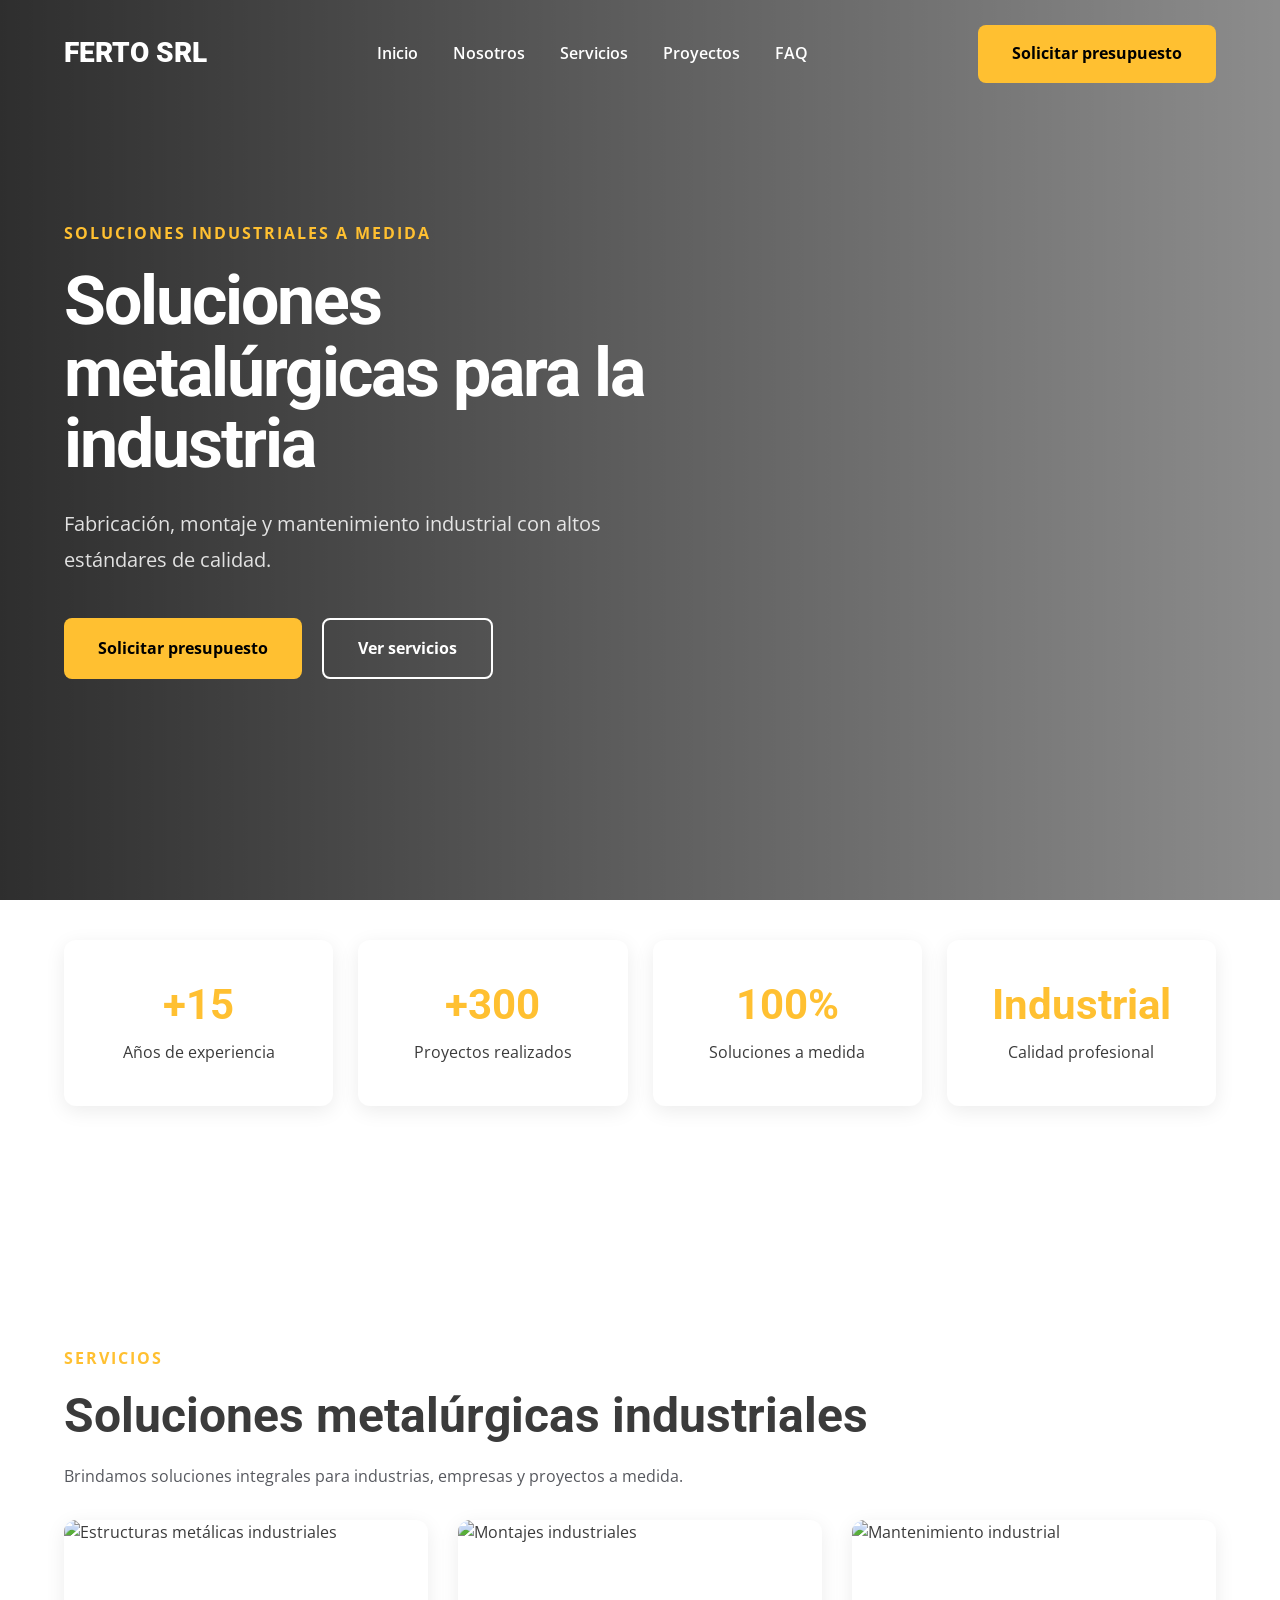
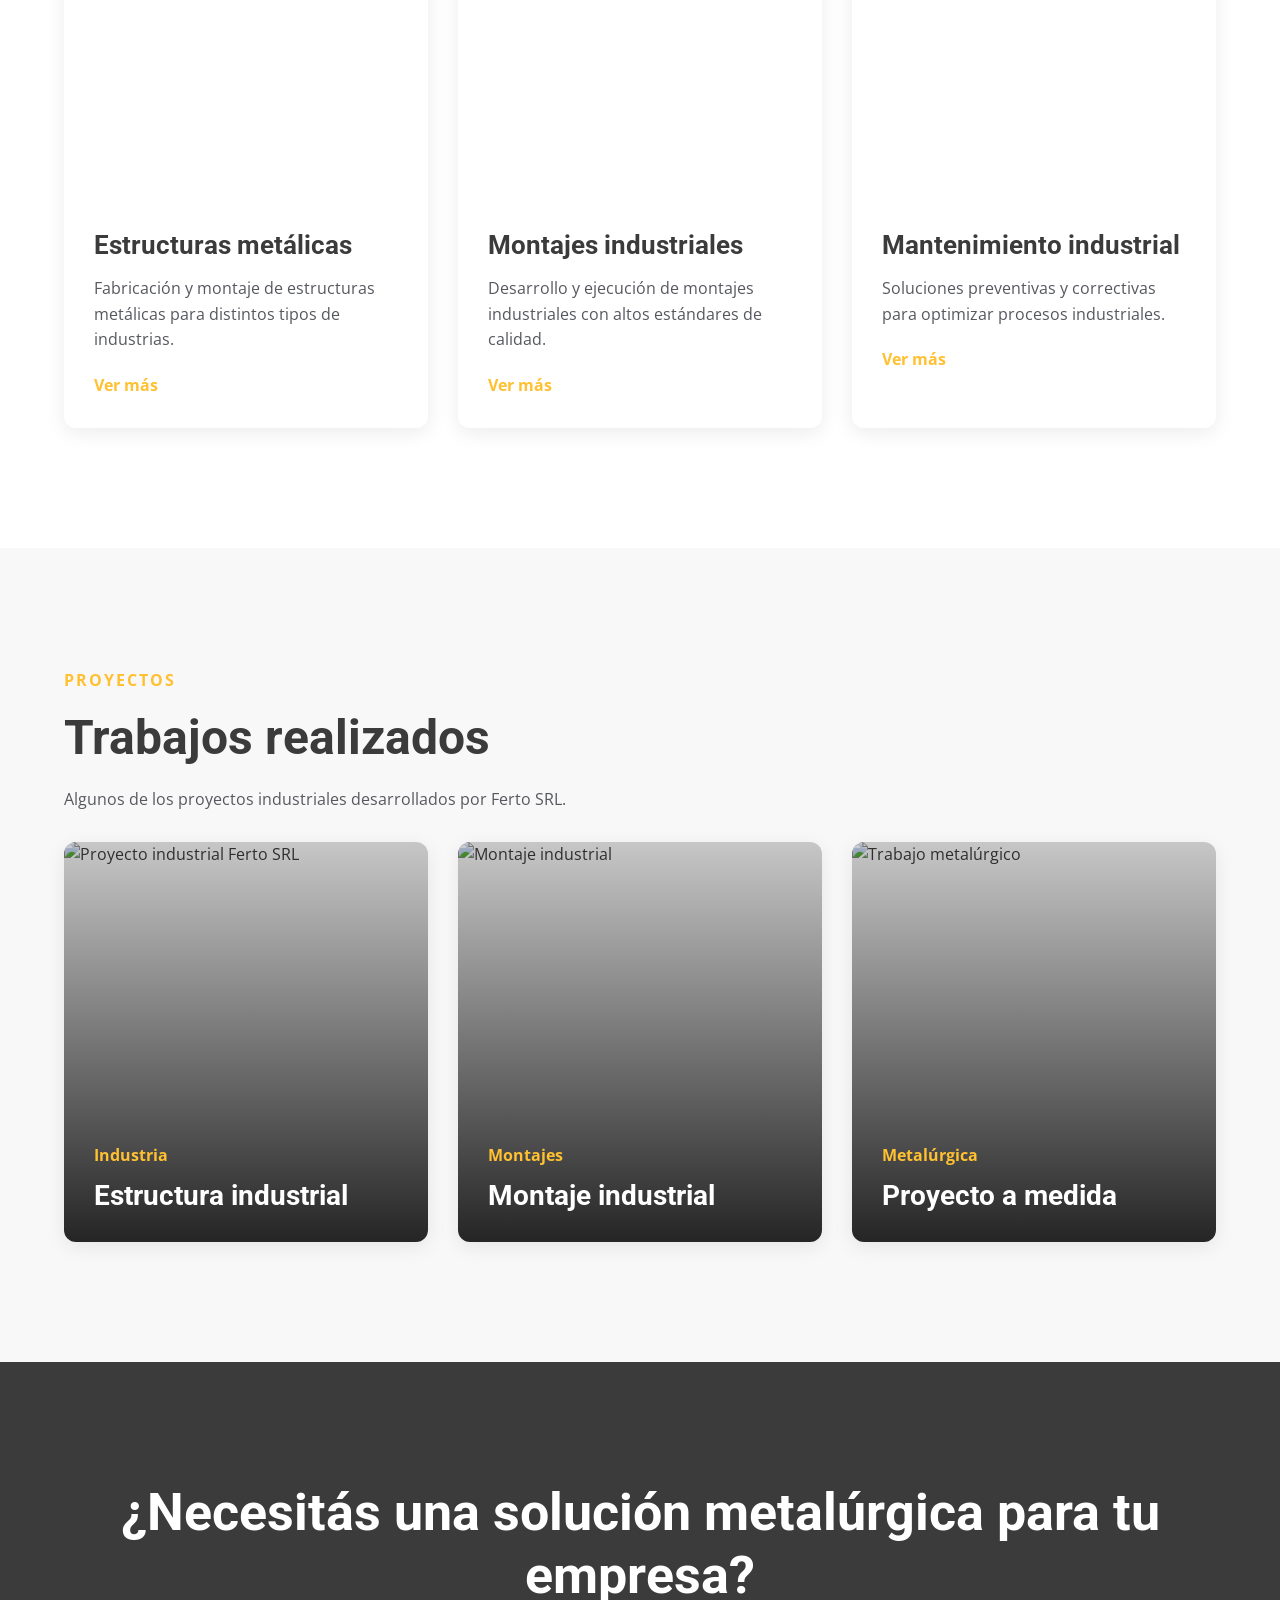
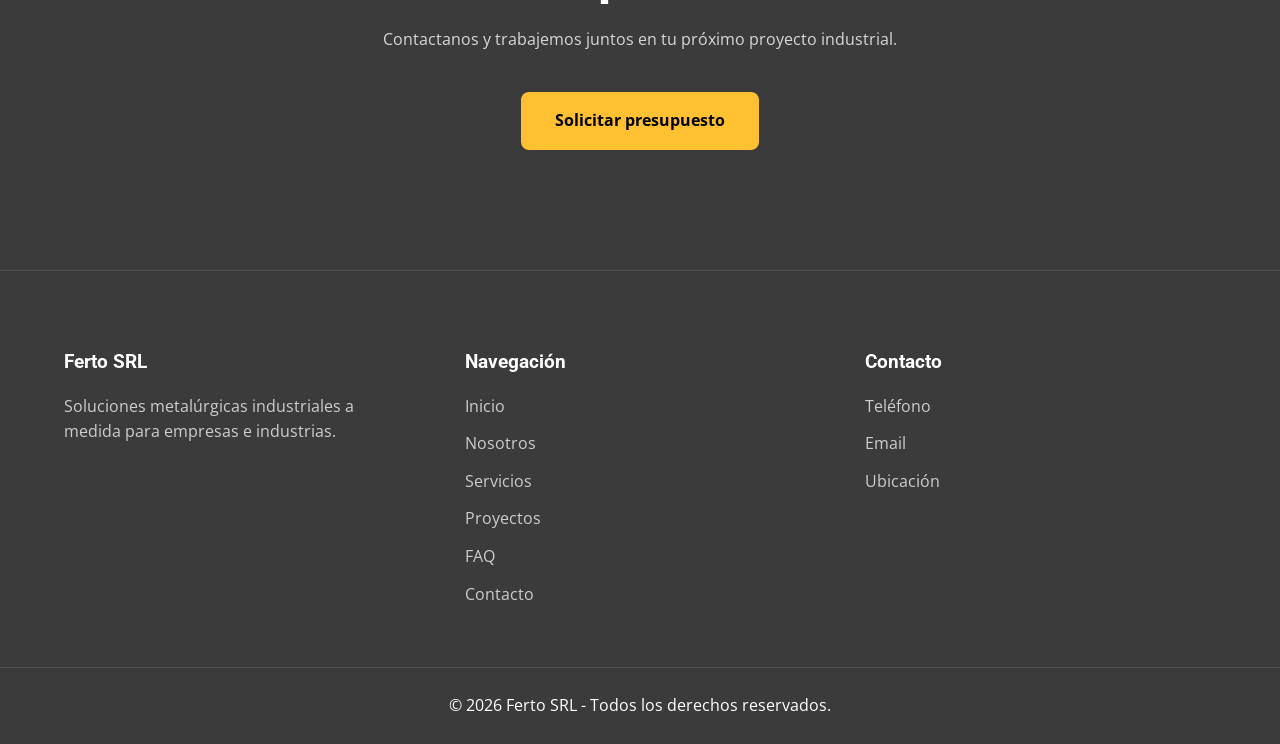
==== index.html @ 9da4e080 "Commit inicial V1.0 Estructura completa de sitio web finalizado." ====
<!DOCTYPE html>
<html lang="es">

<head>

    <!-- META -->

    <meta charset="UTF-8">
    <meta name="viewport" content="width=device-width, initial-scale=1.0">


    <!-- SEO -->

    <title>Ferto SRL | Soluciones Metalúrgicas Industriales</title>

    <meta name="description"
        content="Ferto SRL brinda soluciones metalúrgicas industriales, estructuras metálicas, montajes y mantenimiento industrial.">


    <!-- GOOGLE FONTS -->

    <link rel="preconnect" href="https://fonts.googleapis.com">

    <link rel="preconnect" href="https://fonts.gstatic.com" crossorigin>

    <link
        href="https://fonts.googleapis.com/css2?family=Open+Sans:wght@400;500;600;700&family=Roboto:wght@400;500;700;900&display=swap"
        rel="stylesheet">


    <!-- CSS -->

    <link rel="stylesheet" href="css/variables.css">
    <link rel="stylesheet" href="css/style.css">
    <link rel="stylesheet" href="css/responsive.css">

</head>

<body>

    <!-- HEADER -->

    <div id="header"></div>


    <!-- MAIN -->

    <main>

        <!-- HERO -->

        <section class="hero fade-in">

            <div class="hero-overlay"></div>

            <div class="container hero-container">

                <div class="hero-content">

                    <span>
                        Soluciones industriales a medida
                    </span>

                    <h1>
                        Soluciones metalúrgicas para la industria
                    </h1>

                    <p>
                        Fabricación, montaje y mantenimiento industrial con altos estándares de calidad.
                    </p>

                    <div class="hero-buttons">

                        <a href="contacto.html" class="btn btn-primary">
                            Solicitar presupuesto
                        </a>

                        <a href="servicios.html" class="btn btn-secondary">
                            Ver servicios
                        </a>

                    </div>

                </div>

            </div>

        </section>


        <!-- TRUST SECTION -->

        <section class="trust-section">

            <div class="container trust-grid">

                <div class="trust-card">
                    <h3>+15</h3>
                    <p>Años de experiencia</p>
                </div>

                <div class="trust-card">
                    <h3>+300</h3>
                    <p>Proyectos realizados</p>
                </div>

                <div class="trust-card">
                    <h3>100%</h3>
                    <p>Soluciones a medida</p>
                </div>

                <div class="trust-card">
                    <h3>Industrial</h3>
                    <p>Calidad profesional</p>
                </div>

            </div>

        </section>

        <!-- SERVICIOS -->

        <section class="services-section fade-in">

            <div class="container">

                <!-- SECTION TITLE -->

                <div class="section-title">

                    <span>
                        Servicios
                    </span>

                    <h2>
                        Soluciones metalúrgicas industriales
                    </h2>

                    <p>
                        Brindamos soluciones integrales para industrias, empresas y proyectos a medida.
                    </p>

                </div>


                <!-- SERVICES GRID -->

                <div class="services-grid">

                    <!-- CARD -->

                    <article class="service-card">

                        <img src="img/servicios/estructuras-metalicas.jpg" alt="Estructuras metálicas industriales">

                        <div class="service-card-content">

                            <h3>
                                Estructuras metálicas
                            </h3>

                            <p>
                                Fabricación y montaje de estructuras metálicas para distintos tipos de industrias.
                            </p>

                            <a href="servicios.html">
                                Ver más
                            </a>

                        </div>

                    </article>


                    <!-- CARD -->

                    <article class="service-card">

                        <img src="img/servicios/montajes-industriales.jpg" alt="Montajes industriales">

                        <div class="service-card-content">

                            <h3>
                                Montajes industriales
                            </h3>

                            <p>
                                Desarrollo y ejecución de montajes industriales con altos estándares de calidad.
                            </p>

                            <a href="servicios.html">
                                Ver más
                            </a>

                        </div>

                    </article>


                    <!-- CARD -->

                    <article class="service-card">

                        <img src="img/servicios/mantenimiento-industrial.jpg" alt="Mantenimiento industrial">

                        <div class="service-card-content">

                            <h3>
                                Mantenimiento industrial
                            </h3>

                            <p>
                                Soluciones preventivas y correctivas para optimizar procesos industriales.
                            </p>

                            <a href="servicios.html">
                                Ver más
                            </a>

                        </div>

                    </article>

                </div>

            </div>

        </section>

        <!-- PROYECTOS -->

        <section class="projects-section fade-in">

            <div class="container">

                <!-- TITLE -->

                <div class="section-title">

                    <span>
                        Proyectos
                    </span>

                    <h2>
                        Trabajos realizados
                    </h2>

                    <p>
                        Algunos de los proyectos industriales desarrollados por Ferto SRL.
                    </p>

                </div>


                <!-- PROJECTS GRID -->

                <div class="projects-grid">

                    <!-- PROJECT -->

                    <article class="project-card">

                        <img src="img/proyectos/proyecto-1.jpg" alt="Proyecto industrial Ferto SRL">

                        <div class="project-overlay">

                            <span>
                                Industria
                            </span>

                            <h3>
                                Estructura industrial
                            </h3>

                        </div>

                    </article>


                    <!-- PROJECT -->

                    <article class="project-card">

                        <img src="img/proyectos/proyecto-2.jpg" alt="Montaje industrial">

                        <div class="project-overlay">

                            <span>
                                Montajes
                            </span>

                            <h3>
                                Montaje industrial
                            </h3>

                        </div>

                    </article>


                    <!-- PROJECT -->

                    <article class="project-card">

                        <img src="img/proyectos/proyecto-3.jpg" alt="Trabajo metalúrgico">

                        <div class="project-overlay">

                            <span>
                                Metalúrgica
                            </span>

                            <h3>
                                Proyecto a medida
                            </h3>

                        </div>

                    </article>

                </div>

            </div>

        </section>

        <!-- CTA -->

        <section class="cta-section fade-in">

            <div class="container">

                <div class="cta-box">

                    <h2>
                        ¿Necesitás una solución metalúrgica para tu empresa?
                    </h2>

                    <p>
                        Contactanos y trabajemos juntos en tu próximo proyecto industrial.
                    </p>

                    <a href="contacto.html" class="btn btn-primary">
                        Solicitar presupuesto
                    </a>

                </div>

            </div>

        </section>

    </main>


    <!-- FOOTER -->

    <div id="footer"></div>


    <!-- JS -->

    <script src="js/main.js"></script>

</body>

</html>
---- css/variables.css ----
:root {

    /* COLORES */

    --color-white: #ffffff;
    --color-yellow: #ffc031;
    --color-dark: #3b3b3b;
    --color-gray: #56585e;
    --color-black: #000000;


    /* TIPOGRAFIAS */

    --font-title: 'Roboto', sans-serif;
    --font-text: 'Open Sans', sans-serif;


    /* TAMAÑOS */

    --container-width: 1200px;
    --section-spacing: 100px;
    --border-radius: 12px;


    /* EFECTOS */

    --transition: all 0.3s ease;

    --shadow-soft: 0 5px 20px rgba(0, 0, 0, 0.08);

}
---- css/style.css ----
/* =========================
   RESET
========================= */

* {
    margin: 0;
    padding: 0;
    box-sizing: border-box;
}

html {
    scroll-behavior: smooth;
}

body {
    font-family: var(--font-text);
    color: var(--color-dark);
    background-color: var(--color-white);
    overflow-x: hidden;
    line-height: 1.6;
}

img {
    width: 100%;
    display: block;
}

a {
    text-decoration: none;
}

ul {
    list-style: none;
}


/* =========================
   GLOBAL
========================= */

.container {
    width: 90%;
    max-width: var(--container-width);
    margin: auto;
}

section {
    padding: 120px 0;
}

h1,
h2,
h3,
h4,
h5,
h6 {
    font-family: var(--font-title);
    line-height: 1.2;
}


/* =========================
   BUTTONS
========================= */

.btn {
    display: inline-flex;
    align-items: center;
    justify-content: center;

    padding: 16px 34px;

    border-radius: 8px;

    font-weight: 700;

    transition: var(--transition);

    position: relative;

    overflow: hidden;
}

.btn-primary {
    background-color: var(--color-yellow);
    color: var(--color-black);
}

.btn-primary:hover {
    background-color: var(--color-dark);
    color: var(--color-white);
}

.btn:hover {
    transform: translateY(-3px);
}

.btn-secondary {
    border: 2px solid var(--color-white);
    color: var(--color-white);
}

.btn-secondary:hover {
    background-color: var(--color-white);
    color: var(--color-black);
}


/* =========================
   HEADER
========================= */

.header {
    position: fixed;
    width: 100%;
    top: 0;
    left: 0;
    z-index: 999;
    padding: 25px 0;
    transition: var(--transition);
}

.header.scrolled {
    background-color: rgba(0, 0, 0, 0.92);
    padding: 18px 0;
}

.header-container {
    display: flex;
    align-items: center;
    justify-content: space-between;
}

.logo {
    color: var(--color-white);
    font-size: 28px;
    font-weight: 900;
    font-family: var(--font-title);
}

.nav-links {
    display: flex;
    gap: 35px;
}

.nav-links a {
    color: var(--color-white);
    font-weight: 600;
    transition: var(--transition);
}

.nav-links a:hover {
    color: var(--color-yellow);
}

.menu-toggle {
    display: none;
}


/* =========================
   HERO
========================= */

.hero {
    position: relative;
    height: 100vh;
    min-height: 750px;
    background-image: url('../img/hero/hero-industrial.jpg');
    background-size: cover;
    background-position: center;
    display: flex;
    align-items: center;
}

.hero-overlay {
    position: absolute;
    inset: 0;

    background:
        linear-gradient(90deg,
            rgba(0, 0, 0, 0.82) 0%,
            rgba(0, 0, 0, 0.65) 45%,
            rgba(0, 0, 0, 0.45) 100%);
}

.hero-container {
    position: relative;
    z-index: 2;
}

.hero-content {
    max-width: 700px;
}

.hero-content span {
    display: inline-block;
    color: var(--color-yellow);
    text-transform: uppercase;
    letter-spacing: 2px;
    margin-bottom: 20px;
    font-weight: 700;
}

.hero-content h1 {
    /*font-size: 72px;*/
    font-size: 68px;
    line-height: 1.05;
    letter-spacing: -2px;

    color: var(--color-white);
    margin-bottom: 25px;
}

.hero-content p {
    font-size: 20px;
    color: rgba(255, 255, 255, 0.85);
    margin-bottom: 40px;
    max-width: 620px;
    line-height: 1.8;
}

.hero-buttons {
    display: flex;
    gap: 20px;
}


/* =========================
   TRUST SECTION
========================= */

.trust-section {
    margin-top: -80px;
    position: relative;
    z-index: 3;
}

.trust-grid {
    display: grid;
    grid-template-columns: repeat(4, 1fr);
    gap: 25px;
}

.trust-card {
    background-color: var(--color-white);
    padding: 40px 30px;
    border-radius: var(--border-radius);
    box-shadow: var(--shadow-soft);
    text-align: center;
}

.trust-card h3 {
    font-size: 42px;
    color: var(--color-yellow);
    margin-bottom: 10px;
}

/* =========================
   FOOTER
========================= */

.footer {
    background-color: var(--color-dark);
    color: var(--color-white);
    padding-top: 80px;
    border-top: 1px solid rgba(255, 255, 255, 0.1);
}

.footer-container {
    display: grid;
    grid-template-columns: repeat(3, 1fr);
    gap: 50px;
}

.footer-column h3 {
    margin-bottom: 20px;
}

.footer-column p,
.footer-column a,
.footer-column li {
    color: rgba(255, 255, 255, 0.75);
}

.footer-column ul {
    display: flex;
    flex-direction: column;
    gap: 12px;
}

.footer-bottom {
    margin-top: 60px;
    border-top: 1px solid rgba(255, 255, 255, 0.1);
    padding: 25px 0;
    text-align: center;
}

/* =========================
   SECTION TITLE
========================= */

.section-title {
    margin-bottom: 30px;
}

.section-title span {
    display: inline-block;
    color: var(--color-yellow);
    font-weight: 700;
    text-transform: uppercase;
    letter-spacing: 2px;
    margin-bottom: 15px;
}

.section-title h2 {
    font-size: 48px;
    margin-bottom: 20px;
}

.section-title p {
    max-width: 700px;
    color: var(--color-gray);
}


/* =========================
   SERVICES
========================= */

.services-grid {
    display: grid;
    grid-template-columns: repeat(3, 1fr);
    gap: 30px;
}

.service-card {
    overflow: hidden;
    border-radius: var(--border-radius);
    box-shadow: var(--shadow-soft);
    transition: var(--transition);
    background-color: var(--color-white);
}

.service-card:hover {
    transform: translateY(-8px);
    box-shadow: 0 20px 40px rgba(0, 0, 0, 0.12);
}

.service-card img {
    height: 280px;
    object-fit: cover;
}

.service-card-content {
    padding: 30px;
}

.service-card-content h3 {
    margin-bottom: 15px;
    font-size: 26px;
}

.service-card-content p {
    margin-bottom: 20px;
    color: var(--color-gray);
}

.service-card-content a {
    color: var(--color-yellow);
    font-weight: 700;
}

/* =========================
   PROJECTS
========================= */

.projects-section {
    background-color: #f8f8f8;
}

.projects-grid {
    display: grid;
    grid-template-columns: repeat(3, 1fr);
    gap: 30px;
}

.project-card {
    position: relative;
    overflow: hidden;
    border-radius: var(--border-radius);
    box-shadow: var(--shadow-soft);
}

.project-card img {
    height: 400px;
    object-fit: cover;
    transition: var(--transition);
}

.project-card:hover img {
    transform: scale(1.05);
}

.project-overlay {
    position: absolute;
    inset: 0;
    background: linear-gradient(to top,
            rgba(0, 0, 0, 0.85),
            rgba(0, 0, 0, 0.2));

    display: flex;
    flex-direction: column;
    justify-content: flex-end;

    padding: 30px;
}

.project-overlay span {
    color: var(--color-yellow);
    margin-bottom: 10px;
    font-weight: 700;
}

.project-overlay h3 {
    color: var(--color-white);
    font-size: 28px;
}

/* =========================
   CTA
========================= */

.cta-section {
    background-color: var(--color-dark);
}

.cta-box {
    text-align: center;
    color: var(--color-white);
}

.cta-box h2 {
    font-size: 52px;
    margin-bottom: 20px;
}

.cta-box p {
    max-width: 700px;
    margin: 0 auto 40px;
    color: rgba(255, 255, 255, 0.8);
}

/* =========================
   FADE IN
========================= */

.fade-in {
    opacity: 0;
    transform: translateY(40px);
    transition: all 0.8s ease;
}

.fade-in.visible {
    opacity: 1;
    transform: translateY(0);
}

/* =========================
   PAGE HERO
========================= */

.page-hero {

    position: relative;

    height: 420px;

    background-image:
        url('../img/page-hero/page-hero.jpg');

    background-size: cover;
    background-position: center;

    display: flex;
    align-items: center;

}

.page-hero-overlay {

    position: absolute;
    inset: 0;

    background-color: rgba(0, 0, 0, 0.65);

}

.page-hero-content {

    position: relative;
    z-index: 2;

}

.page-hero-content span {

    color: var(--color-yellow);

    font-weight: 700;

    text-transform: uppercase;

    letter-spacing: 2px;

}

.page-hero-content h1 {

    color: var(--color-white);

    font-size: 64px;

    margin-top: 15px;

}


/* =========================
   ABOUT
========================= */

.about-container {

    display: grid;

    grid-template-columns: repeat(2, 1fr);

    gap: 60px;

    align-items: center;

}

.about-image img {

    border-radius: var(--border-radius);

    box-shadow: var(--shadow-soft);

}

.about-content p {

    margin-bottom: 20px;

    color: var(--color-gray);

}


/* =========================
   VALUES
========================= */

.values-section {

    background-color: #f8f8f8;

}

.values-grid {

    display: grid;

    grid-template-columns: repeat(3, 1fr);

    gap: 30px;

}

.value-card {

    background-color: var(--color-white);

    padding: 40px 35px;

    border-radius: var(--border-radius);

    box-shadow: var(--shadow-soft);

}

.value-card h3 {

    margin-bottom: 20px;

    font-size: 28px;

}

.value-card p {

    color: var(--color-gray);

}


/* =========================
   STATS
========================= */

.stats-grid {

    display: grid;

    grid-template-columns: repeat(3, 1fr);

    gap: 30px;

}

.stat-card {

    text-align: center;

}

.stat-card h3 {

    font-size: 56px;

    color: var(--color-yellow);

    margin-bottom: 10px;

}

/* =========================
   SERVICES DETAIL
========================= */

.services-detail-grid {

    display: grid;

    grid-template-columns: repeat(3, 1fr);

    gap: 30px;

}

.service-detail-card {

    background-color: var(--color-white);

    border-radius: var(--border-radius);

    overflow: hidden;

    box-shadow: var(--shadow-soft);

}

.service-detail-card img {

    height: 280px;

    object-fit: cover;

}

.service-detail-content {

    padding: 30px;

}

.service-detail-content h3 {

    margin-bottom: 20px;

    font-size: 28px;

}

.service-detail-content p {

    color: var(--color-gray);

}


/* =========================
   PROCESS
========================= */

.process-section {

    background-color: #f8f8f8;

}

.process-grid {

    display: grid;

    grid-template-columns: repeat(3, 1fr);

    gap: 30px;

}

.process-card {

    background-color: var(--color-white);

    padding: 40px 35px;

    border-radius: var(--border-radius);

    box-shadow: var(--shadow-soft);

}

.process-card h3 {

    font-size: 56px;

    color: var(--color-yellow);

    margin-bottom: 20px;

}

.process-card h4 {

    margin-bottom: 15px;

    font-size: 24px;

}

.process-card p {

    color: var(--color-gray);

}

/* =========================
   PROJECT FILTERS
========================= */

.projects-filters {

    display: flex;

    gap: 20px;

    flex-wrap: wrap;

}

.filter-btn {

    border: none;

    background-color: #f1f1f1;

    padding: 14px 24px;

    border-radius: 6px;

    font-weight: 700;

    cursor: pointer;

    transition: var(--transition);

}

.filter-btn.active {

    background-color: var(--color-yellow);

    color: var(--color-black);

}


/* =========================
   PROJECTS GALLERY
========================= */

.projects-gallery-grid {

    display: grid;

    grid-template-columns: repeat(3, 1fr);

    gap: 30px;

}

.gallery-project-card {

    position: relative;

    overflow: hidden;

    border-radius: var(--border-radius);

    box-shadow: var(--shadow-soft);

}

.gallery-project-card img {

    height: 380px;

    object-fit: cover;

    transition: var(--transition);

}

.gallery-project-card:hover img {

    transform: scale(1.05);

}

.gallery-project-overlay {

    position: absolute;

    inset: 0;

    background:
        linear-gradient(to top,
            rgba(0, 0, 0, 0.85),
            rgba(0, 0, 0, 0.2));

    display: flex;

    flex-direction: column;

    justify-content: flex-end;

    padding: 30px;

}

.gallery-project-overlay span {

    color: var(--color-yellow);

    font-weight: 700;

    margin-bottom: 10px;

}

.gallery-project-overlay h3 {

    color: var(--color-white);

    font-size: 28px;

}

/* =========================
   FAQ
========================= */

.faq-section {

    padding-top: 0;

}

.faq-item {

    border-bottom: 1px solid #e5e5e5;

}

.faq-question {

    width: 100%;

    background: none;

    border: none;

    padding: 30px 0;

    display: flex;

    justify-content: space-between;

    align-items: center;

    font-size: 22px;

    font-weight: 700;

    text-align: left;

    cursor: pointer;

}

.faq-question span {

    color: var(--color-yellow);

    font-size: 32px;

    transition: var(--transition);

}

.faq-answer {

    max-height: 0;

    overflow: hidden;

    transition: max-height 0.4s ease;

}

.faq-answer p {

    padding-bottom: 30px;

    color: var(--color-gray);

}

/* =========================
   CONTACT
========================= */

.contact-container {

    display: grid;

    grid-template-columns: 1fr 1fr;

    gap: 60px;

    align-items: start;

}

.contact-items {

    margin-top: 40px;

    display: flex;

    flex-direction: column;

    gap: 30px;

}

.contact-item h3 {

    margin-bottom: 10px;

    font-size: 22px;

}

.contact-item p {

    color: var(--color-gray);

}


/* =========================
   FORM
========================= */

.contact-form-wrapper {

    background-color: var(--color-white);

    padding: 45px;

    border-radius: var(--border-radius);

    box-shadow: var(--shadow-soft);

}

.contact-form {

    display: flex;

    flex-direction: column;

    gap: 25px;

}

.form-row {

    display: grid;

    grid-template-columns: repeat(2, 1fr);

    gap: 20px;

}

.form-group {

    display: flex;

    flex-direction: column;

}

.form-group label {

    margin-bottom: 10px;

    font-weight: 700;

}

.form-group input,
.form-group textarea,
.form-group select {

    border: 1px solid #dcdcdc;

    padding: 16px;

    border-radius: 6px;

    font-family: var(--font-text);

    font-size: 16px;

    outline: none;

    transition: var(--transition);

}

.form-group input:focus,
.form-group textarea:focus,
.form-group select:focus {

    border-color: var(--color-yellow);

}

textarea {

    resize: vertical;

}

/* =========================
   THANKS
========================= */

.thanks-section {

    min-height: 80vh;

    display: flex;

    align-items: center;

    justify-content: center;

}

.thanks-box {

    background-color: var(--color-white);

    padding: 70px 50px;

    border-radius: var(--border-radius);

    box-shadow: var(--shadow-soft);

    text-align: center;

    max-width: 700px;

    margin: 0 auto;

}

.thanks-box span {

    display: inline-flex;

    align-items: center;

    justify-content: center;

    width: 90px;
    height: 90px;

    border-radius: 50%;

    background-color: var(--color-yellow);

    font-size: 42px;

    font-weight: 700;

    margin-bottom: 30px;

}

.thanks-box h1 {

    margin-bottom: 25px;

}

.thanks-box p {

    color: var(--color-gray);

    margin-bottom: 35px;

}

.hidden-field {

    display: none;

}
---- css/responsive.css ----
/* =========================
   992px
========================= */

@media (max-width: 992px) {

    .hero-content h1 {
        font-size: 56px;
    }

    .trust-grid {
        grid-template-columns: repeat(2, 1fr);
    }

    .services-grid {
        grid-template-columns: repeat(2, 1fr);
    }

    .projects-grid {
        grid-template-columns: repeat(2, 1fr);
    }
}


/* =========================
   768px
========================= */

@media (max-width: 768px) {

    .navbar {
        display: none;
    }

    .header-cta {
        display: none;
    }

    .menu-toggle {
        display: flex;
        flex-direction: column;
        gap: 5px;
    }

    .menu-toggle span {
        width: 28px;
        height: 3px;
        background-color: var(--color-white);
    }

    .hero {
        min-height: 650px;
    }

    .hero-content h1 {
        font-size: 42px;
    }

    .hero-content p {
        font-size: 18px;
    }

    .hero-buttons {
        flex-direction: column;
        align-items: flex-start;
    }

    .trust-grid {
        grid-template-columns: 1fr;
    }

    .footer-container {
        grid-template-columns: 1fr;
    }

    .services-grid {
        grid-template-columns: 1fr;
    }

    .section-title h2 {
        font-size: 38px;
    }

    .projects-grid {
        grid-template-columns: 1fr;
    }

    .cta-box h2 {
        font-size: 36px;
    }
}

/* =========================
   MOBILE MENU
========================= */

@media (max-width: 768px) {

    .navbar {
        position: fixed;
        top: 0;
        right: -100%;
        width: 280px;
        height: 100vh;

        background-color: var(--color-dark);

        display: flex;
        align-items: center;
        justify-content: center;

        transition: var(--transition);

        z-index: 999;
    }

    .navbar.active {
        right: 0;
    }

    .nav-links {
        flex-direction: column;
        gap: 30px;
    }

    .nav-links a {
        font-size: 20px;
    }

    .menu-toggle {
        position: relative;
        z-index: 1000;
        cursor: pointer;
    }

    .menu-toggle span {
        display: block;
        width: 28px;
        height: 3px;
        background-color: var(--color-white);
        transition: var(--transition);
    }

    .menu-toggle.active span:nth-child(1) {
        transform: rotate(45deg) translateY(11px);
    }

    .menu-toggle.active span:nth-child(2) {
        opacity: 0;
    }

    .menu-toggle.active span:nth-child(3) {
        transform: rotate(-45deg) translateY(-11px);
    }

    .page-hero {
        height: 320px;
    }

    .page-hero-content h1 {
        font-size: 46px;
    }

    .about-container,
    .values-grid,
    .stats-grid {
        grid-template-columns: 1fr;
    }

    .services-detail-grid,
    .process-grid {
        grid-template-columns: 1fr;
    }

    .projects-gallery-grid {
        grid-template-columns: 1fr;
    }

    .projects-filters {
        gap: 12px;
    }

    .contact-container,
    .form-row {
        grid-template-columns: 1fr;
    }

    .contact-form-wrapper {
        padding: 30px;
    }

}

/* =========================
   576px
========================= */

@media (max-width: 576px) {

    .hero-content h1 {
        font-size: 34px;
    }

}
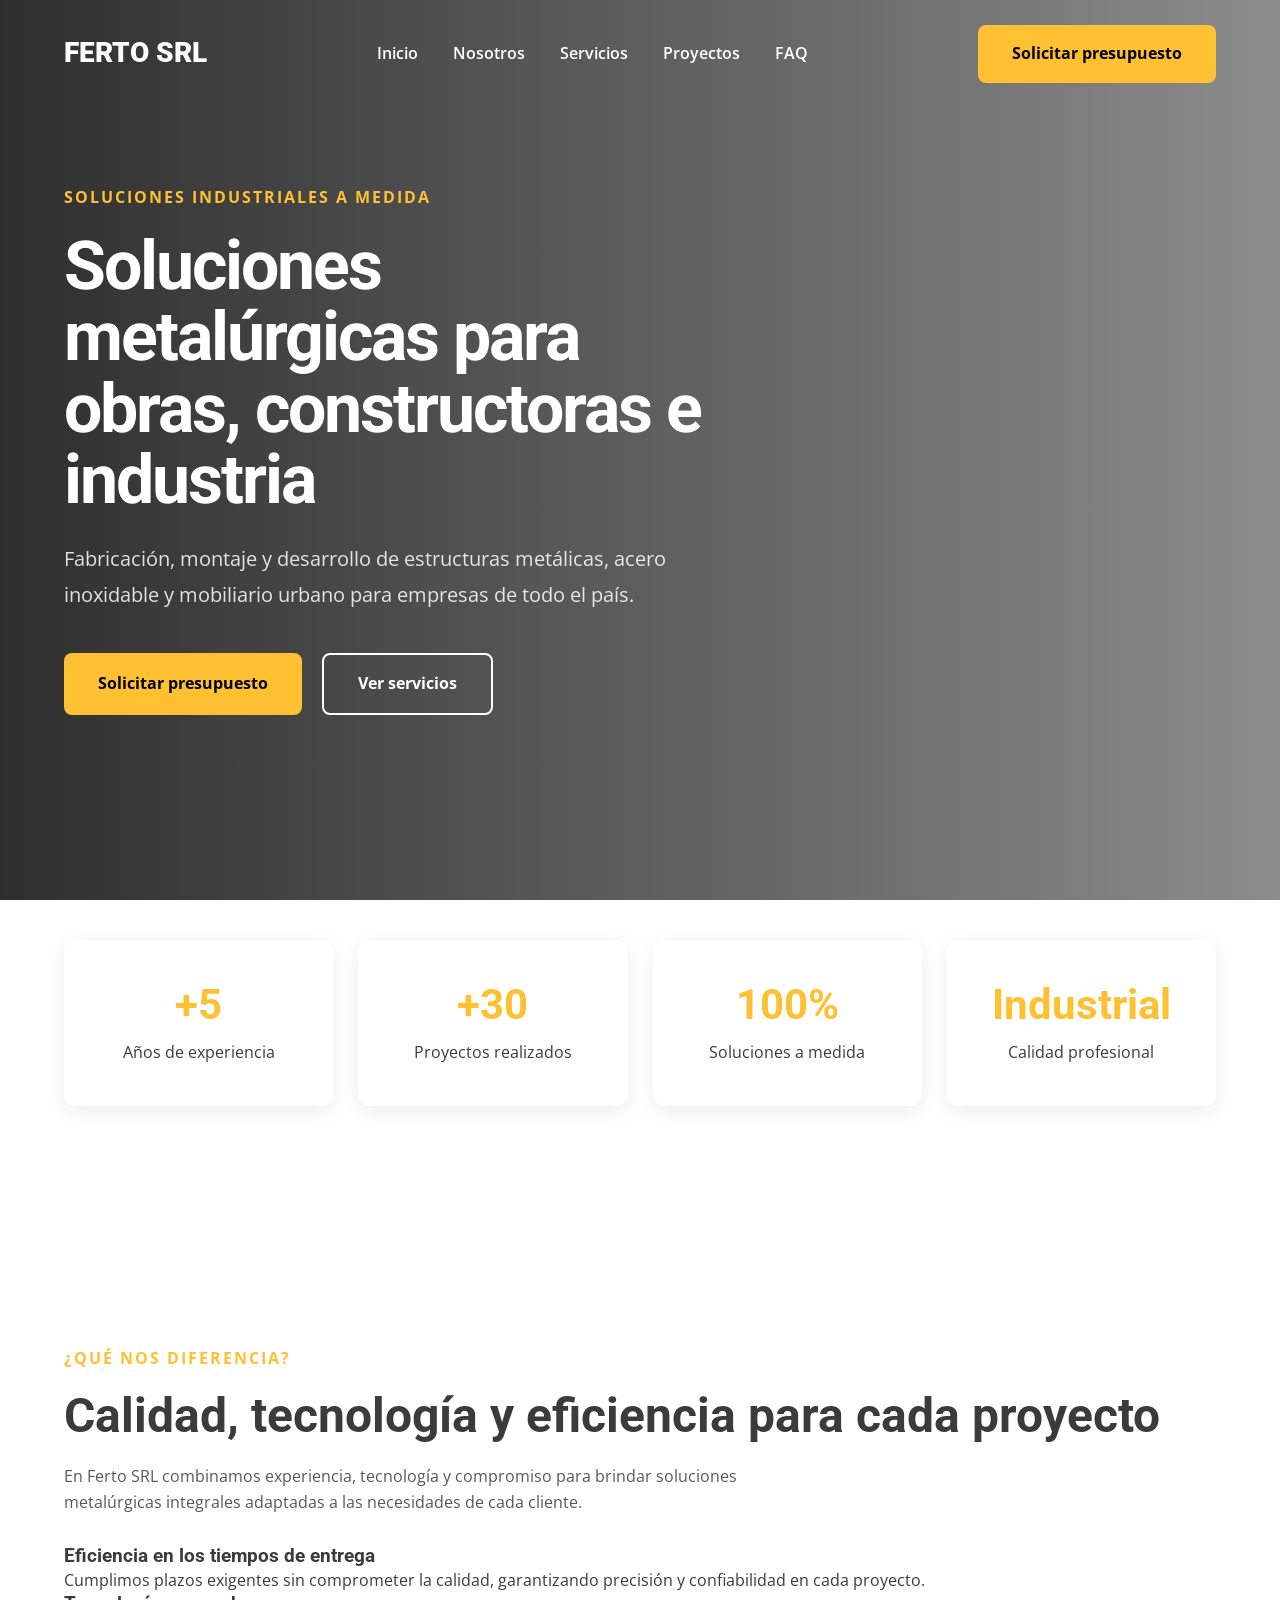
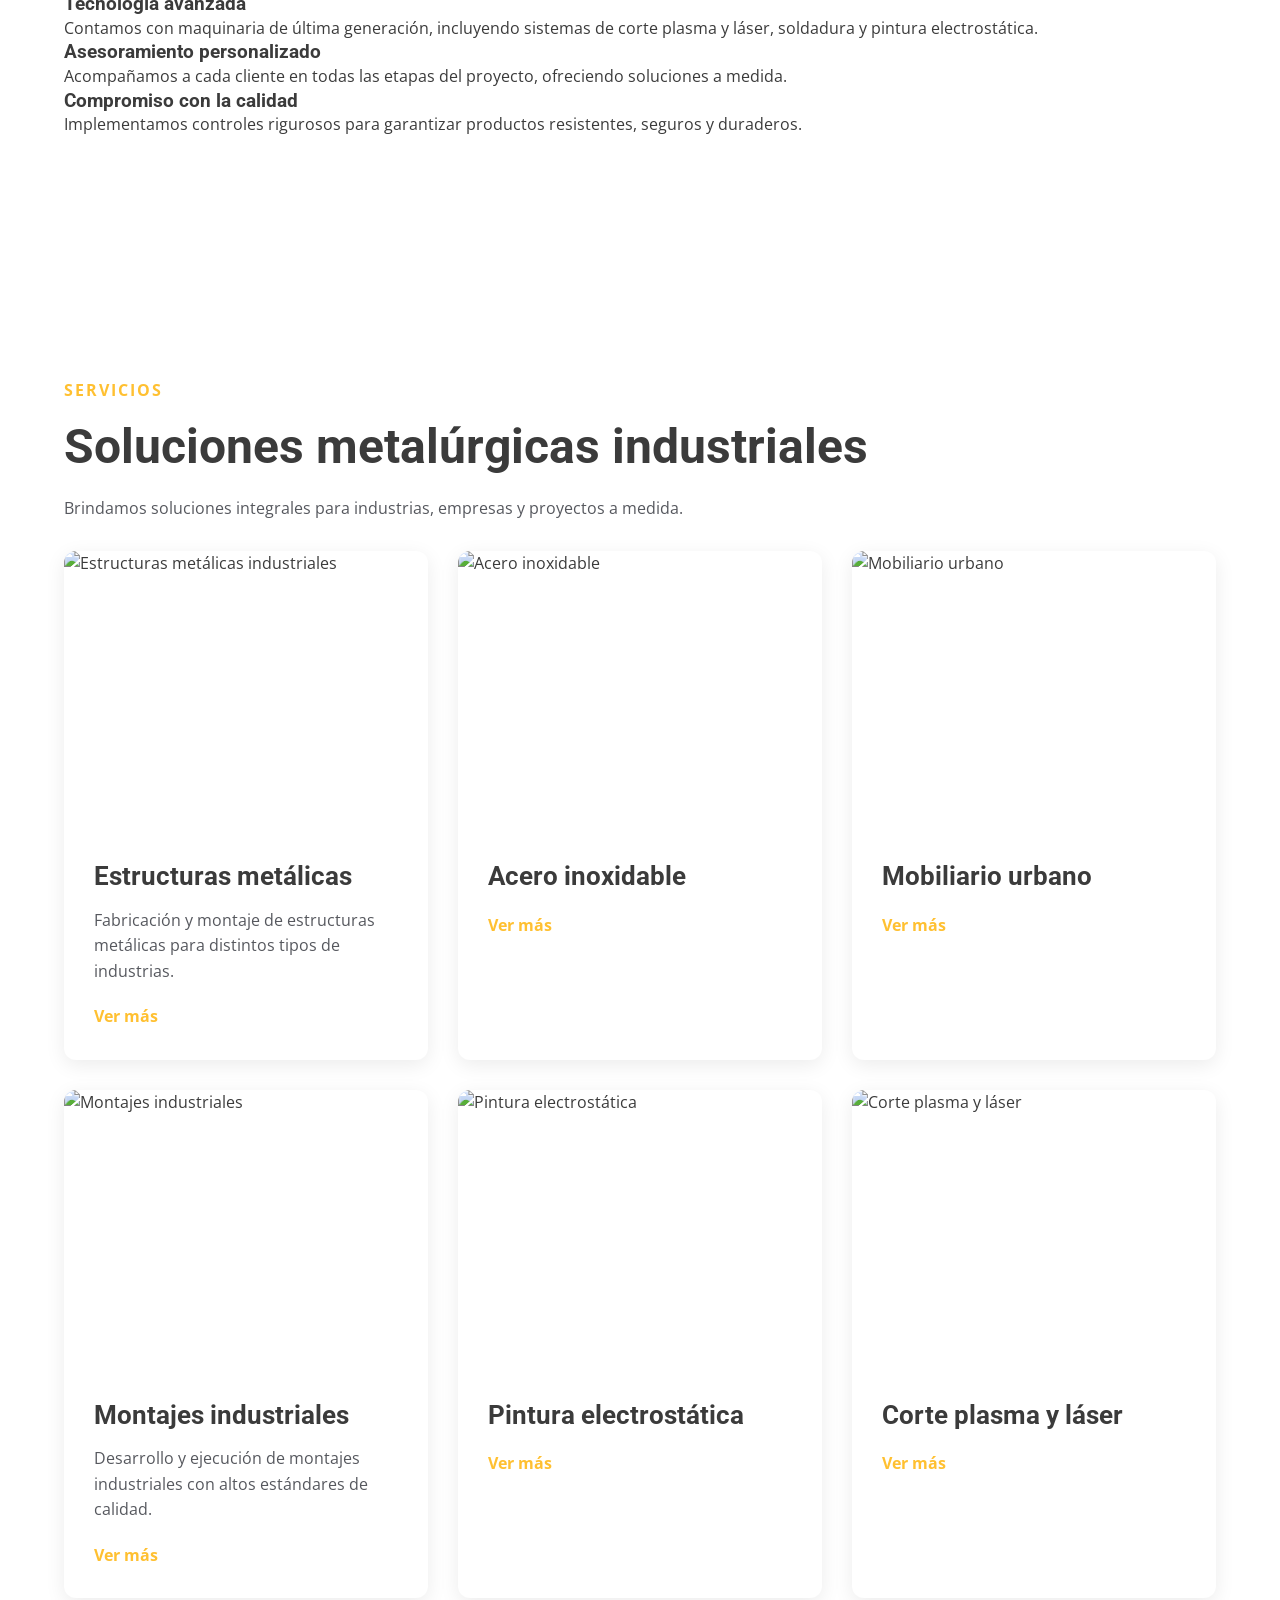
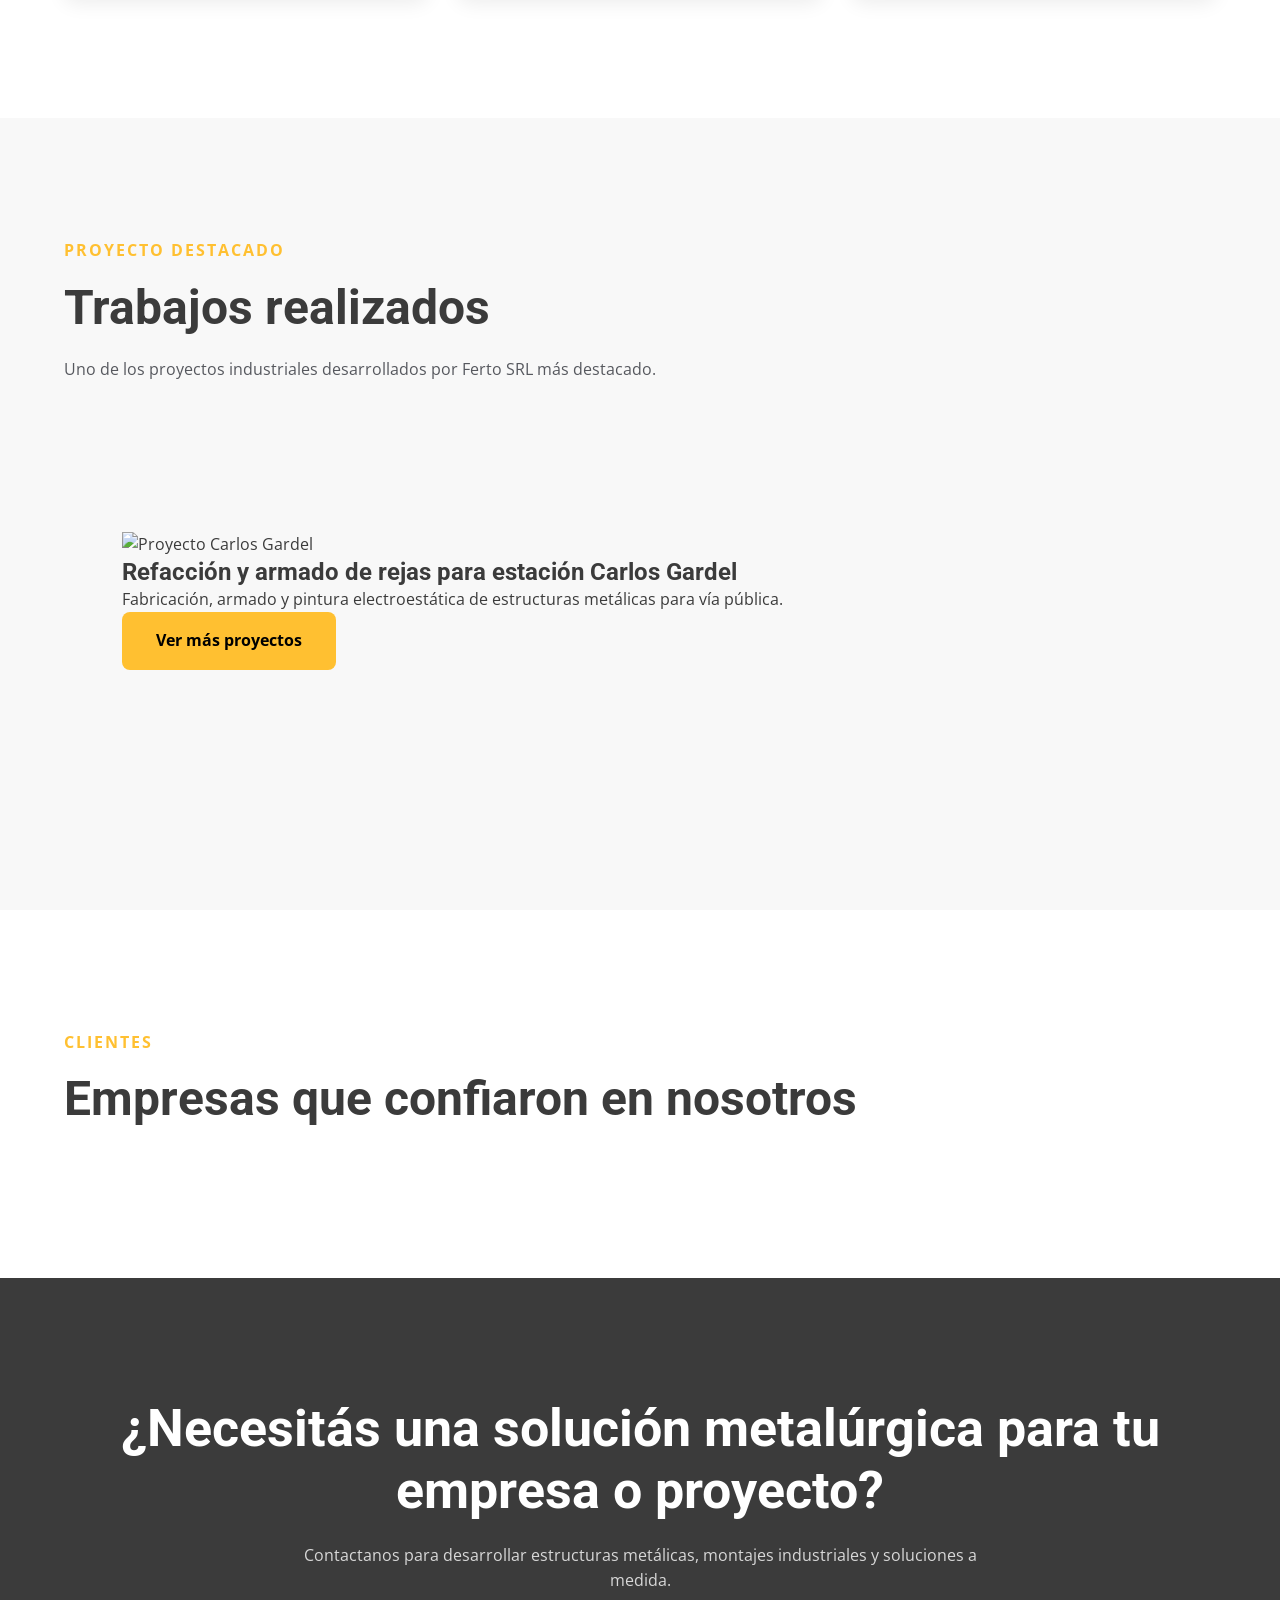
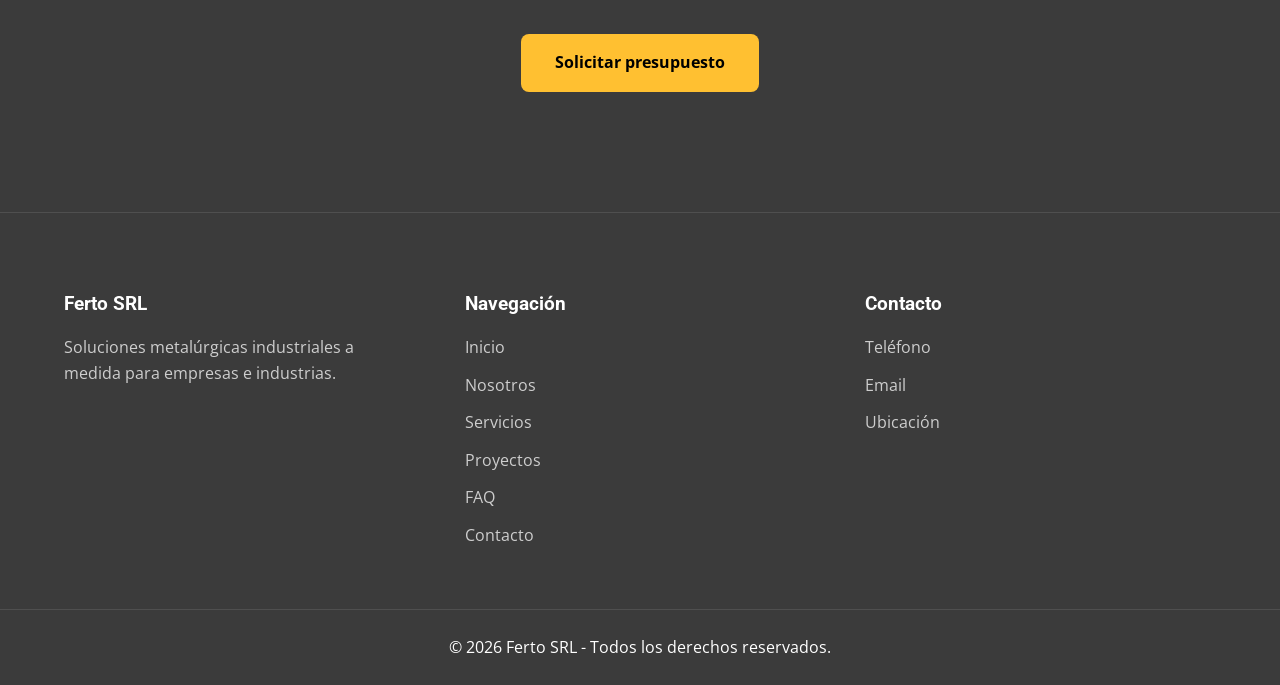
==== commit a25335f1: "Actualizacion 2/6 Actualizacion de sitio web: Inicio y Nosotros Finalizadas." ====
--- a/index.html
+++ b/index.html
@@ -62,11 +62,14 @@
                     </span>
 
                     <h1>
-                        Soluciones metalúrgicas para la industria
+                        Soluciones metalúrgicas
+                        para obras, constructoras e industria
                     </h1>
 
                     <p>
-                        Fabricación, montaje y mantenimiento industrial con altos estándares de calidad.
+                        Fabricación, montaje y desarrollo de estructuras metálicas,
+                        acero inoxidable y mobiliario urbano para empresas
+                        de todo el país.
                     </p>
 
                     <div class="hero-buttons">
@@ -87,7 +90,6 @@
 
         </section>
 
-
         <!-- TRUST SECTION -->
 
         <section class="trust-section">
@@ -95,12 +97,12 @@
             <div class="container trust-grid">
 
                 <div class="trust-card">
-                    <h3>+15</h3>
+                    <h3>+5</h3>
                     <p>Años de experiencia</p>
                 </div>
 
                 <div class="trust-card">
-                    <h3>+300</h3>
+                    <h3>+30</h3>
                     <p>Proyectos realizados</p>
                 </div>
 
@@ -118,6 +120,112 @@
 
         </section>
 
+        <!-- DIFFERENCE -->
+
+        <section class="difference-section fade-in">
+
+            <div class="container">
+
+                <!-- TITLE -->
+
+                <div class="section-title">
+
+                    <span>
+                        ¿Qué nos diferencia?
+                    </span>
+
+                    <h2>
+                        Calidad, tecnología y eficiencia
+                        para cada proyecto
+                    </h2>
+
+                    <p>
+                        En Ferto SRL combinamos experiencia,
+                        tecnología y compromiso para brindar
+                        soluciones metalúrgicas integrales
+                        adaptadas a las necesidades de cada cliente.
+                    </p>
+
+                </div>
+
+
+                <!-- GRID -->
+
+                <div class="difference-grid">
+
+                    <!-- CARD -->
+
+                    <article class="difference-card">
+
+                        <h3>
+                            Eficiencia en los tiempos de entrega
+                        </h3>
+
+                        <p>
+                            Cumplimos plazos exigentes sin comprometer
+                            la calidad, garantizando precisión
+                            y confiabilidad en cada proyecto.
+                        </p>
+
+                    </article>
+
+
+                    <!-- CARD -->
+
+                    <article class="difference-card">
+
+                        <h3>
+                            Tecnología avanzada
+                        </h3>
+
+                        <p>
+                            Contamos con maquinaria de última generación,
+                            incluyendo sistemas de corte plasma y láser,
+                            soldadura y pintura electrostática.
+                        </p>
+
+                    </article>
+
+
+                    <!-- CARD -->
+
+                    <article class="difference-card">
+
+                        <h3>
+                            Asesoramiento personalizado
+                        </h3>
+
+                        <p>
+                            Acompañamos a cada cliente
+                            en todas las etapas del proyecto,
+                            ofreciendo soluciones a medida.
+                        </p>
+
+                    </article>
+
+
+                    <!-- CARD -->
+
+                    <article class="difference-card">
+
+                        <h3>
+                            Compromiso con la calidad
+                        </h3>
+
+                        <p>
+                            Implementamos controles rigurosos
+                            para garantizar productos resistentes,
+                            seguros y duraderos.
+                        </p>
+
+                    </article>
+
+                </div>
+
+            </div>
+
+        </section>
+
         <!-- SERVICIOS -->
 
         <section class="services-section fade-in">
@@ -171,6 +279,53 @@
 
                     </article>
 
+                    <!-- CARD -->
+
+                    <article class="service-card">
+
+                        <img src="img/servicios/acero-inoxidable.jpg" alt="Acero inoxidable">
+
+                        <div class="service-card-content">
+
+                            <h3>
+                                Acero inoxidable
+                            </h3>
+
+                            <p>
+
+                            </p>
+
+                            <a href="servicios.html">
+                                Ver más
+                            </a>
+
+                        </div>
+
+                    </article>
+
+                    <!-- CARD -->
+
+                    <article class="service-card">
+
+                        <img src="img/servicios/mobiliario-urbano.jpg" alt="Mobiliario urbano">
+
+                        <div class="service-card-content">
+
+                            <h3>
+                                Mobiliario urbano
+                            </h3>
+
+                            <p>
+
+                            </p>
+
+                            <a href="servicios.html">
+                                Ver más
+                            </a>
+
+                        </div>
+
+                    </article>
 
                     <!-- CARD -->
 
@@ -201,16 +356,16 @@
 
                     <article class="service-card">
 
-                        <img src="img/servicios/mantenimiento-industrial.jpg" alt="Mantenimiento industrial">
+                        <img src="img/servicios/pintura-electrostatica.jpg" alt="Pintura electrostática">
 
                         <div class="service-card-content">
 
                             <h3>
-                                Mantenimiento industrial
+                                Pintura electrostática
                             </h3>
 
                             <p>
-                                Soluciones preventivas y correctivas para optimizar procesos industriales.
+
                             </p>
 
                             <a href="servicios.html">
@@ -221,6 +376,31 @@
 
                     </article>
 
+
+                    <!-- CARD -->
+
+                    <article class="service-card">
+
+                        <img src="img/servicios/corte-plasma-laser.jpg" alt="Corte plasma y láser">
+
+                        <div class="service-card-content">
+
+                            <h3>
+                                Corte plasma y láser
+                            </h3>
+
+                            <p>
+
+                            </p>
+
+                            <a href="servicios.html">
+                                Ver más
+                            </a>
+
+                        </div>
+
+                    </article>
+
                 </div>
 
             </div>
@@ -238,7 +418,7 @@
                 <div class="section-title">
 
                     <span>
-                        Proyectos
+                        Proyecto destacado
                     </span>
 
                     <h2>
@@ -246,17 +426,50 @@
                     </h2>
 
                     <p>
-                        Algunos de los proyectos industriales desarrollados por Ferto SRL.
+                        Uno de los proyectos industriales desarrollados por Ferto SRL más destacado.
                     </p>
 
                 </div>
 
-
-                <!-- PROJECTS GRID -->
+                <section class="featured-project-section fade-in">
+
+                    <div class="container featured-project-container">
+
+                        <div class="featured-project-image">
+
+                            <img src="img/proyectos/carlos-gardel.jpg" alt="Proyecto Carlos Gardel">
+
+                        </div>
+
+                        <div class="featured-project-content">
+
+                            <h2>
+                                Refacción y armado de rejas
+                                para estación Carlos Gardel
+                            </h2>
+
+                            <p>
+                                Fabricación, armado y pintura electroestática
+                                de estructuras metálicas para vía pública.
+                            </p>
+
+                            <a href="proyectos.html" class="btn btn-primary">
+
+                                Ver más proyectos
+
+                            </a>
+
+                        </div>
+
+                    </div>
+
+                </section>
+
+                <!-- PROJECTS GRID 
 
                 <div class="projects-grid">
 
-                    <!-- PROJECT -->
+                    
 
                     <article class="project-card">
 
@@ -277,7 +490,7 @@
                     </article>
 
 
-                    <!-- PROJECT -->
+                    
 
                     <article class="project-card">
 
@@ -298,7 +511,7 @@
                     </article>
 
 
-                    <!-- PROJECT -->
+                    
 
                     <article class="project-card">
 
@@ -318,12 +531,71 @@
 
                     </article>
 
-                </div>
+                </div> -->
 
             </div>
 
         </section>
 
+
+        <!-- Clientes -->
+
+        <section class="clients-section fade-in">
+
+            <div class="container">
+
+                <div class="section-title">
+
+                    <span>
+                        Clientes
+                    </span>
+
+                    <h2>
+                        Empresas que confiaron en nosotros
+                    </h2>
+
+                </div>
+
+                <div class="clients-slider">
+
+                    <div class="clients-track">
+
+                        <img src="img/clientes/cliente-1.png" alt="">
+                        <img src="img/clientes/cliente-2.png" alt="">
+                        <img src="img/clientes/cliente-3.png" alt="">
+                        <img src="img/clientes/cliente-4.png" alt="">
+                        <img src="img/clientes/cliente-5.png" alt="">
+                        <img src="img/clientes/cliente-6.png" alt="">
+                        <img src="img/clientes/cliente-7.png" alt="">
+                        <img src="img/clientes/cliente-8.png" alt="">
+                        <img src="img/clientes/cliente-9.png" alt="">
+                        <img src="img/clientes/cliente-10.png" alt="">
+                        <img src="img/clientes/cliente-11.png" alt="">
+
+                        <!-- DUPLICADOS -->
+
+                        <img src="img/clientes/cliente-1.png" alt="">
+                        <img src="img/clientes/cliente-2.png" alt="">
+                        <img src="img/clientes/cliente-3.png" alt="">
+                        <img src="img/clientes/cliente-4.png" alt="">
+                        <img src="img/clientes/cliente-5.png" alt="">
+                        <img src="img/clientes/cliente-6.png" alt="">
+                        <img src="img/clientes/cliente-7.png" alt="">
+                        <img src="img/clientes/cliente-8.png" alt="">
+                        <img src="img/clientes/cliente-9.png" alt="">
+                        <img src="img/clientes/cliente-10.png" alt="">
+                        <img src="img/clientes/cliente-11.png" alt="">
+
+                    </div>
+
+                </div>
+
+            </div>
+
+        </section>
+
+
+
         <!-- CTA -->
 
         <section class="cta-section fade-in">
@@ -333,11 +605,12 @@
                 <div class="cta-box">
 
                     <h2>
-                        ¿Necesitás una solución metalúrgica para tu empresa?
+                        ¿Necesitás una solución metalúrgica para tu empresa o proyecto?
                     </h2>
 
                     <p>
-                        Contactanos y trabajemos juntos en tu próximo proyecto industrial.
+                        Contactanos para desarrollar estructuras metálicas,
+                        montajes industriales y soluciones a medida.
                     </p>
 
                     <a href="contacto.html" class="btn btn-primary">
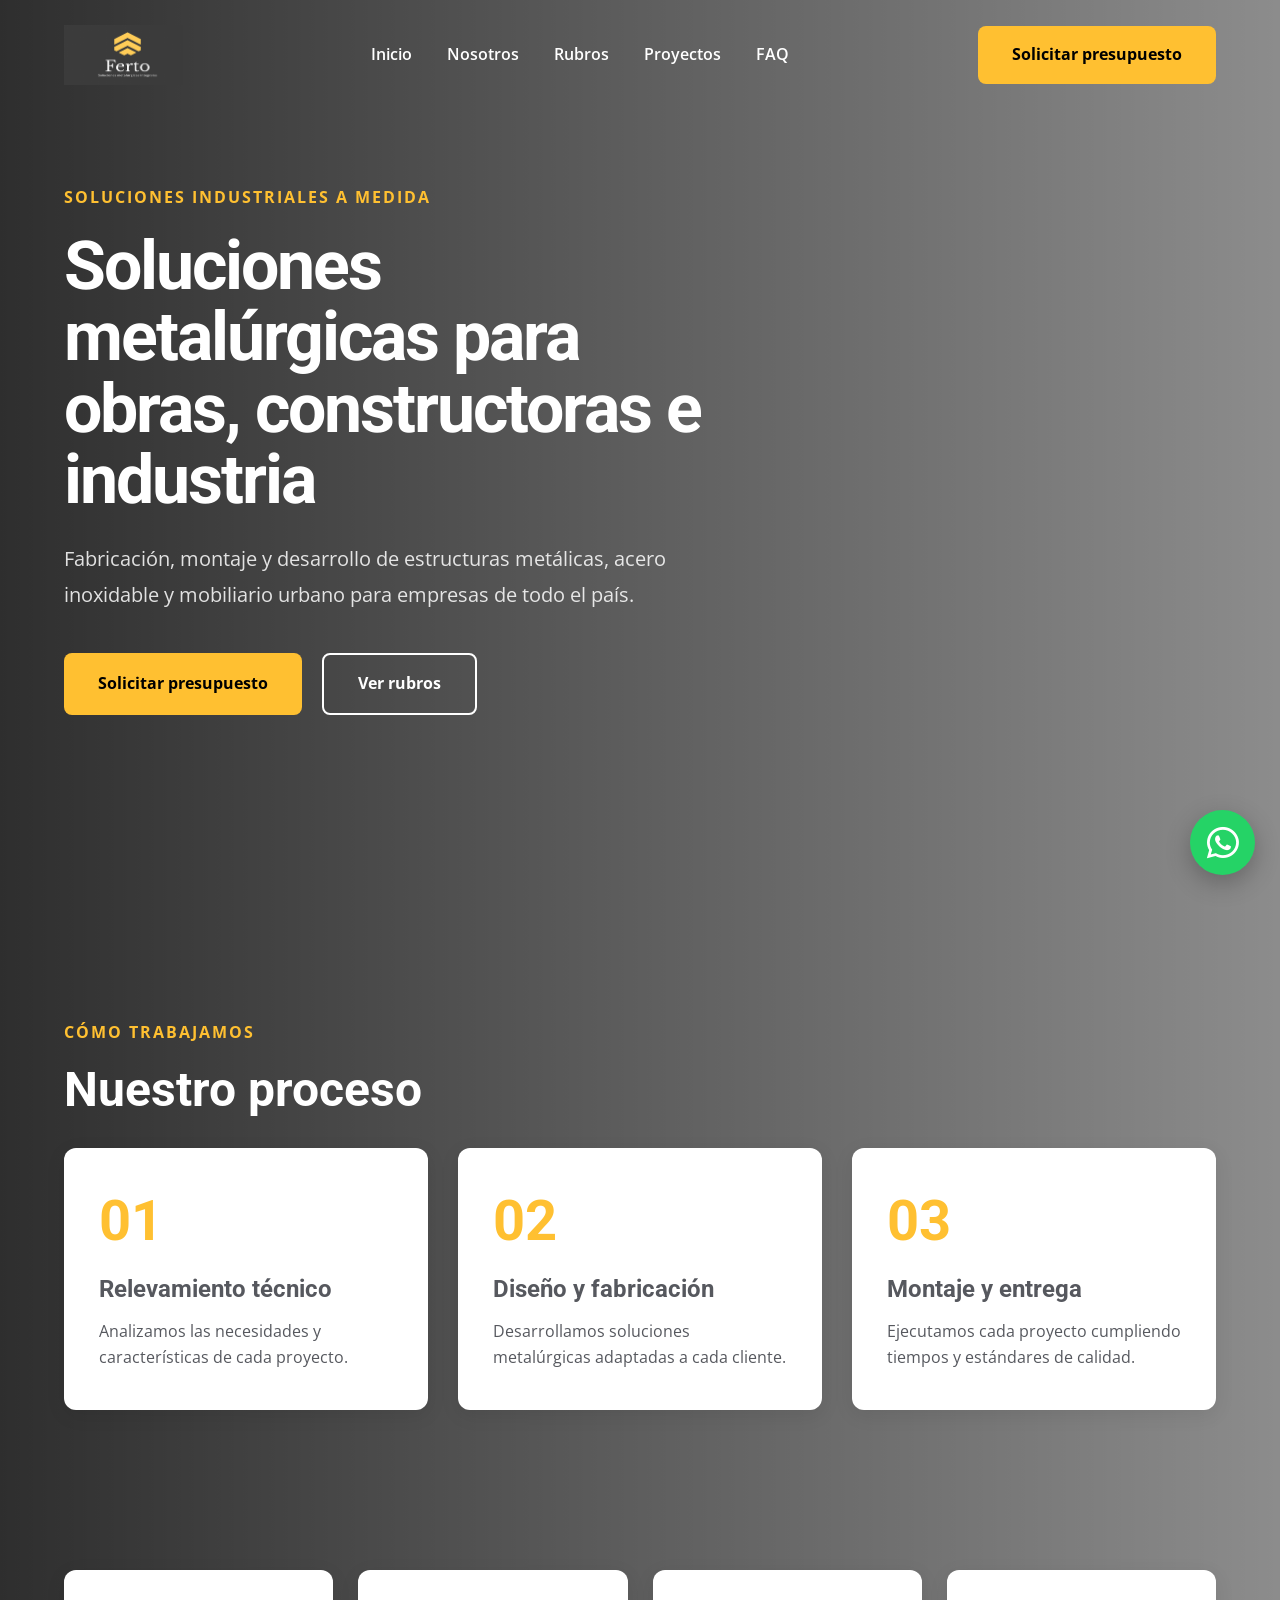
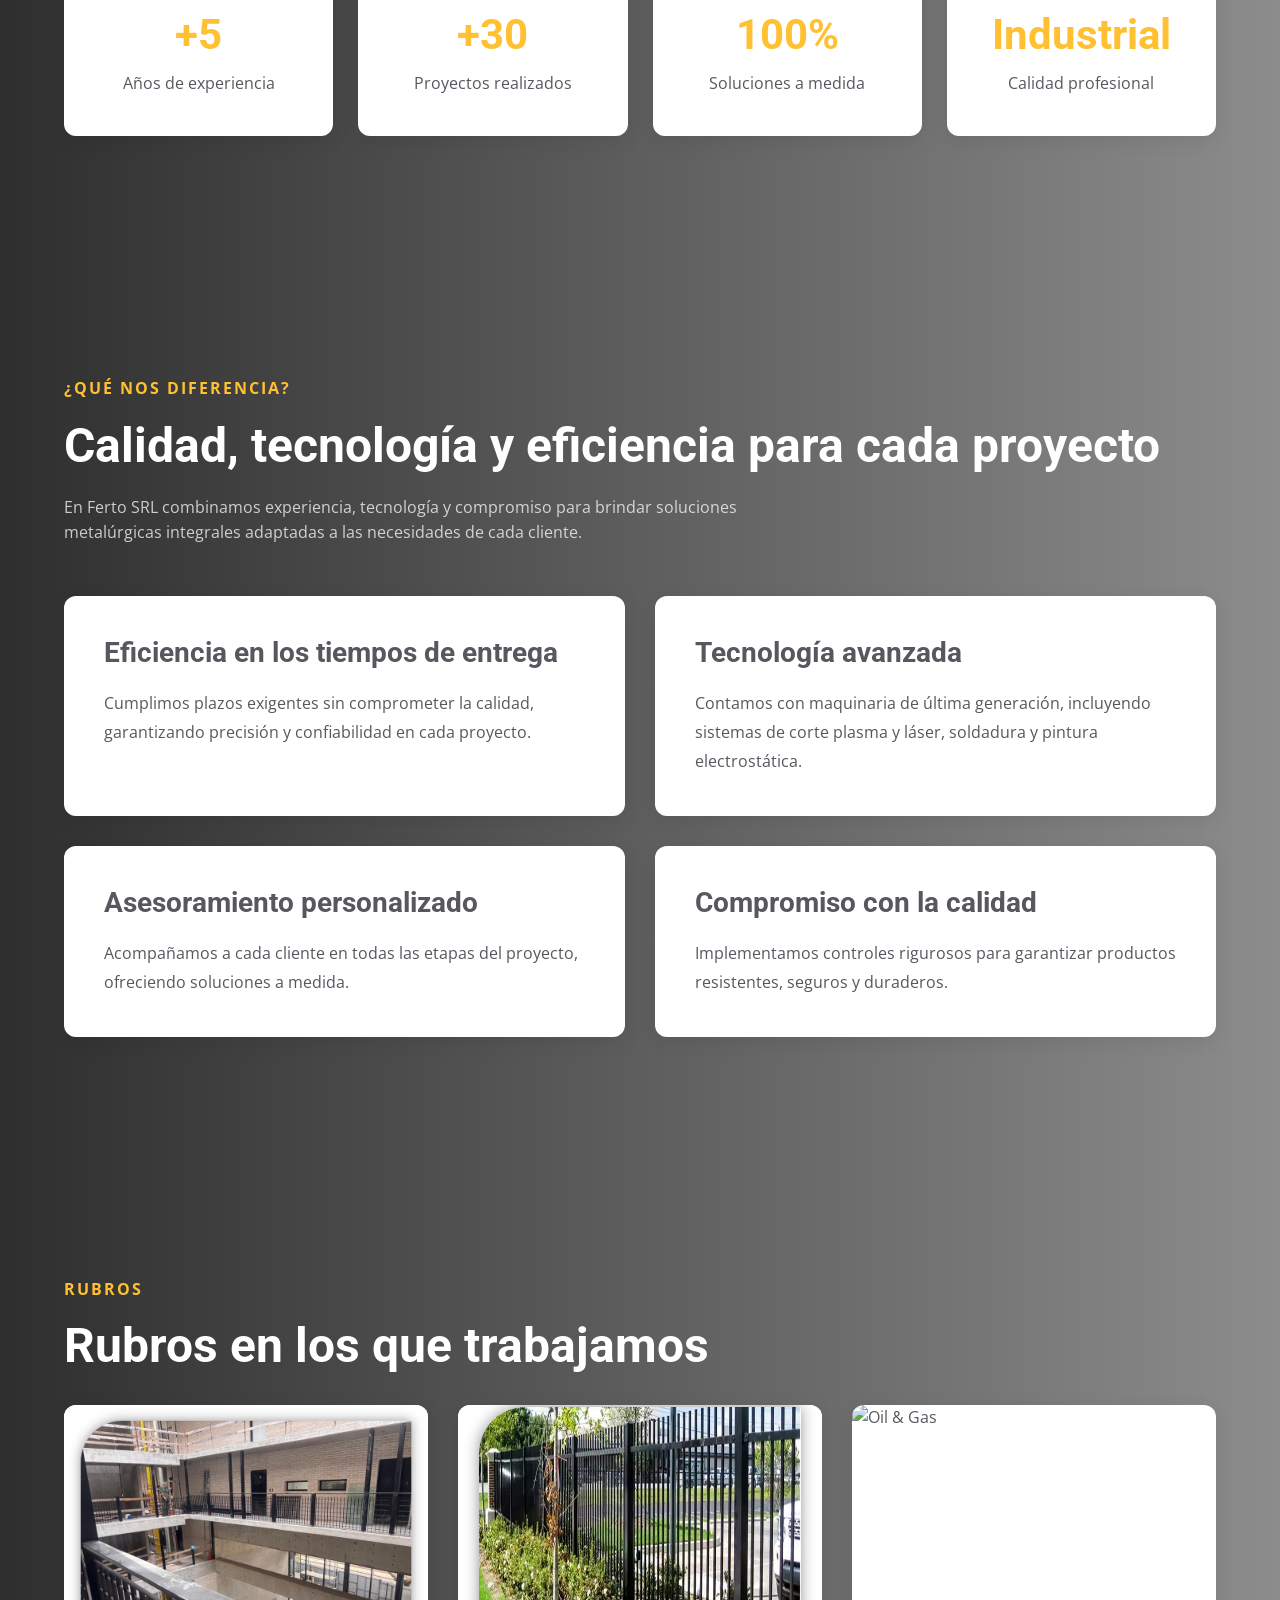
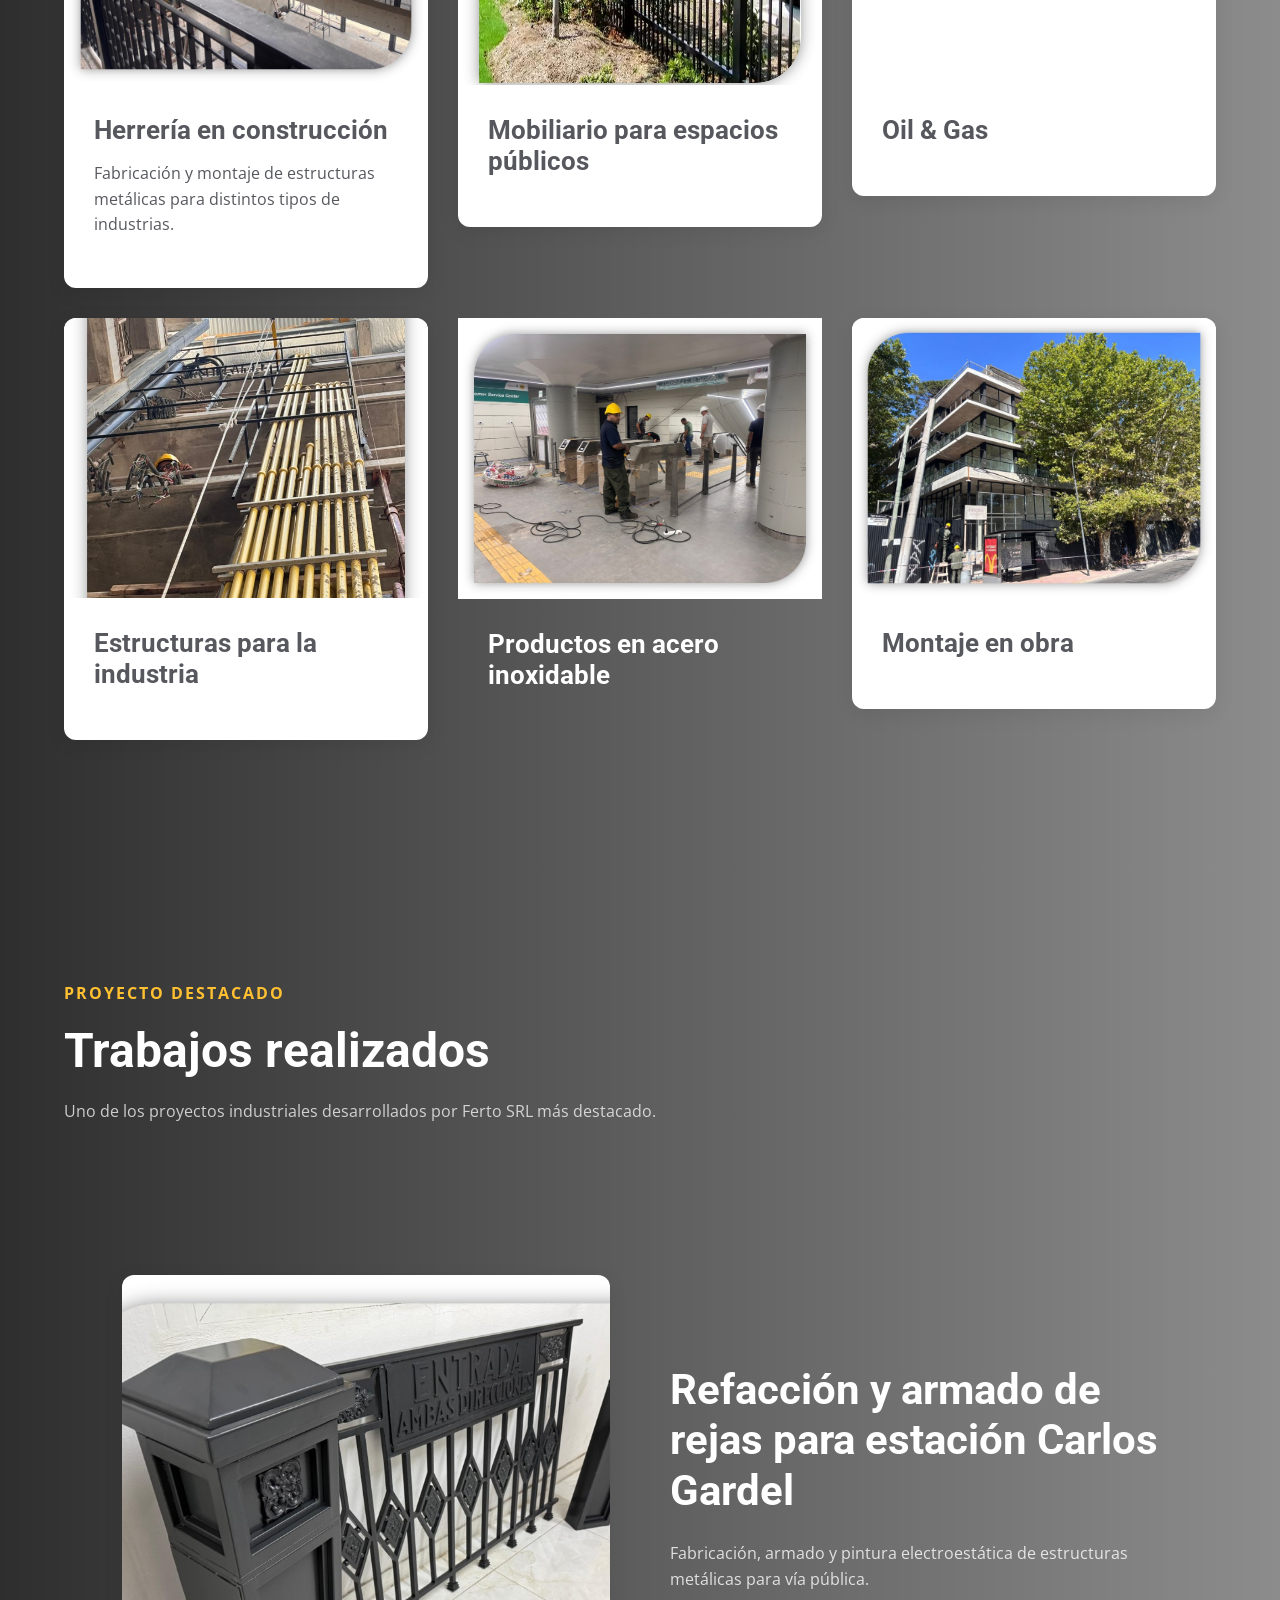
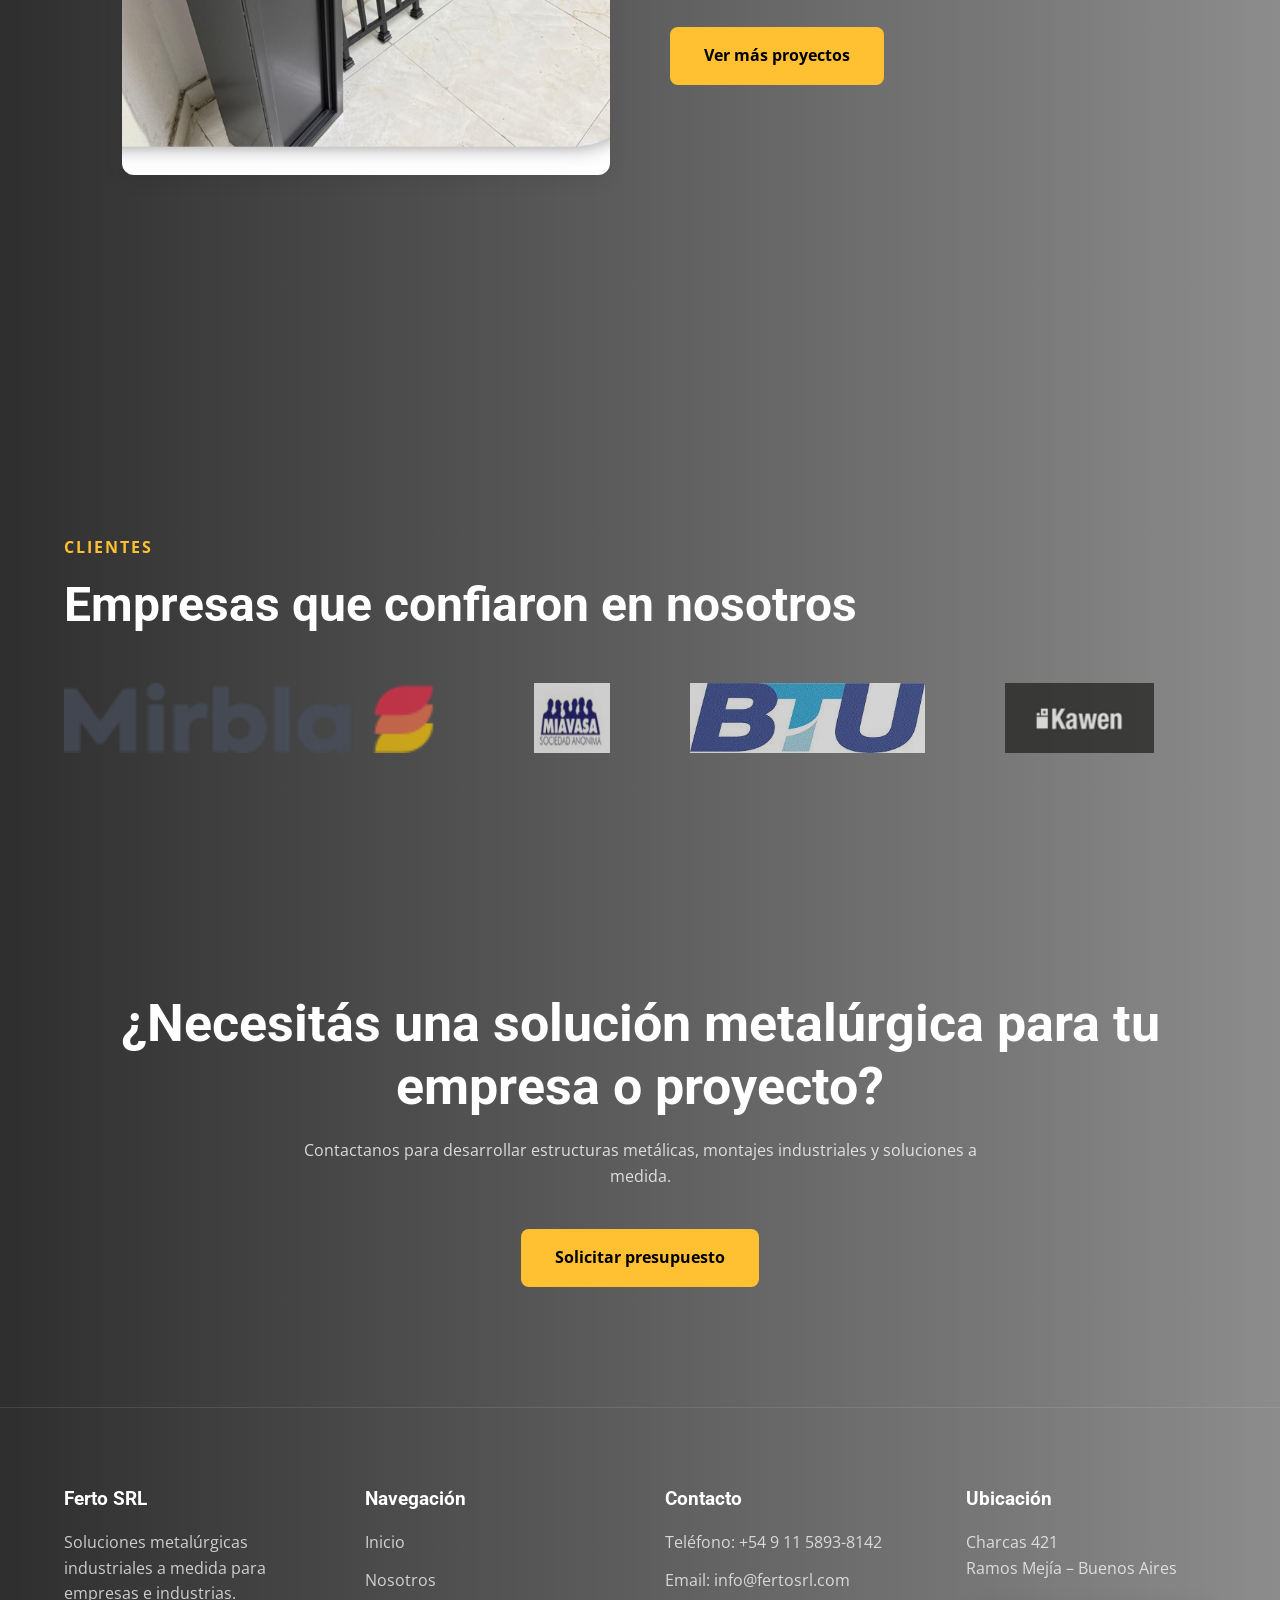
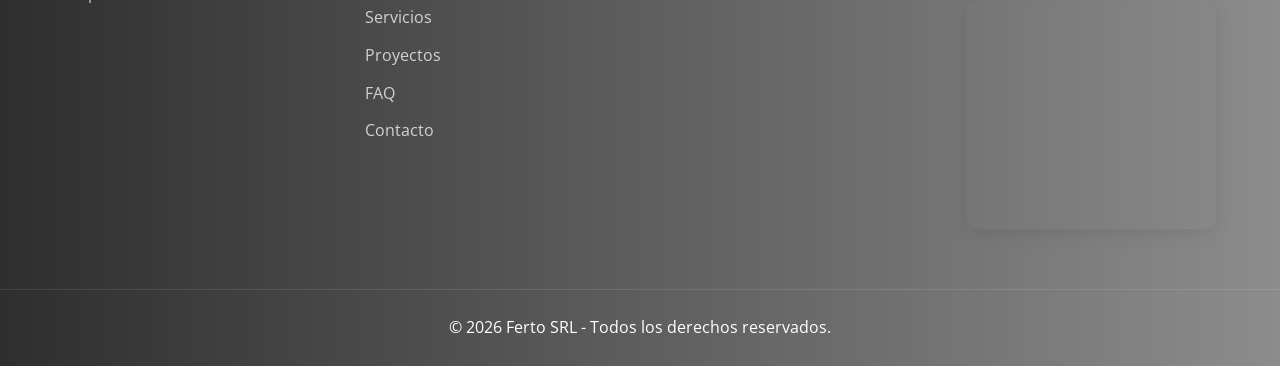
==== commit 2cd75b95: "Update v2 Se realizo un update completo del sitio luego de la revision y los pedidos de cambio por p" ====
--- a/index.html
+++ b/index.html
@@ -33,6 +33,9 @@
     <link rel="stylesheet" href="css/variables.css">
     <link rel="stylesheet" href="css/style.css">
     <link rel="stylesheet" href="css/responsive.css">
+
+    <!-- WHATSAPP -->
+    <link rel="stylesheet" href="https://cdnjs.cloudflare.com/ajax/libs/font-awesome/6.5.2/css/all.min.css">
 
 </head>
 
@@ -78,8 +81,8 @@
                             Solicitar presupuesto
                         </a>
 
-                        <a href="servicios.html" class="btn btn-secondary">
-                            Ver servicios
+                        <a href="rubros.html" class="btn btn-secondary">
+                            Ver rubros
                         </a>
 
                     </div>
@@ -90,9 +93,86 @@
 
         </section>
 
+        <!-- PROCESS -->
+
+        <section class="process-section fade-in">
+
+            <div class="container">
+
+                <div class="section-title">
+
+                    <span>
+                        Cómo trabajamos
+                    </span>
+
+                    <h2>
+                        Nuestro proceso
+                    </h2>
+
+                </div>
+
+
+                <!-- GRID -->
+
+                <div class="process-grid">
+
+                    <div class="process-card">
+
+                        <h3>01</h3>
+
+                        <h4>
+                            Relevamiento técnico
+                        </h4>
+
+                        <p>
+                            Analizamos las necesidades
+                            y características de cada proyecto.
+                        </p>
+
+                    </div>
+
+
+                    <div class="process-card">
+
+                        <h3>02</h3>
+
+                        <h4>
+                            Diseño y fabricación
+                        </h4>
+
+                        <p>
+                            Desarrollamos soluciones metalúrgicas
+                            adaptadas a cada cliente.
+                        </p>
+
+                    </div>
+
+
+                    <div class="process-card">
+
+                        <h3>03</h3>
+
+                        <h4>
+                            Montaje y entrega
+                        </h4>
+
+                        <p>
+                            Ejecutamos cada proyecto
+                            cumpliendo tiempos y estándares de calidad.
+                        </p>
+
+                    </div>
+
+                </div>
+
+            </div>
+
+        </section>
+
+
         <!-- TRUST SECTION -->
 
-        <section class="trust-section">
+        <section class="trust-section fade-in">
 
             <div class="container trust-grid">
 
@@ -226,7 +306,7 @@
 
         </section>
 
-        <!-- SERVICIOS -->
+        <!-- RUBROS -->
 
         <section class="services-section fade-in">
 
@@ -237,16 +317,10 @@
                 <div class="section-title">
 
                     <span>
-                        Servicios
+                        Rubros
                     </span>
 
-                    <h2>
-                        Soluciones metalúrgicas industriales
-                    </h2>
-
-                    <p>
-                        Brindamos soluciones integrales para industrias, empresas y proyectos a medida.
-                    </p>
+                    <h2>Rubros en los que trabajamos</h2>
 
                 </div>
 
@@ -256,150 +330,142 @@
                 <div class="services-grid">
 
                     <!-- CARD -->
-
-                    <article class="service-card">
-
-                        <img src="img/servicios/estructuras-metalicas.jpg" alt="Estructuras metálicas industriales">
+                    <a href="rubros.html#herreria-construccion" class="service-card-link">
+
+                        <article class="service-card">
+
+                            <img src="img/rubros/herreria-en-construccion.jpg" alt="Herrería en construcción">
+
+                            <div class="service-card-content">
+
+                                <h3>
+                                    Herrería en construcción
+                                </h3>
+
+                                <p>
+                                    Fabricación y montaje de estructuras metálicas para distintos tipos de industrias.
+                                </p>
+
+
+                            </div>
+
+                        </article>
+                    </a>
+
+
+                    <!-- CARD -->
+                    <a href="rubros.html#mobiliario-urbano" class="service-card-link">
+                        <article class="service-card">
+
+                            <img src="img/rubros/mobiliario-para-espacios-publicos.jpg"
+                                alt="Mobiliario para espacios públicos">
+
+                            <div class="service-card-content">
+
+                                <h3>
+                                    Mobiliario para espacios públicos
+                                </h3>
+
+                                <p>
+
+                                </p>
+
+                            </div>
+
+                        </article>
+                    </a>
+
+
+                    <!-- CARD -->
+
+                    <a href="rubros.html#oil-gas" class="service-card-link">
+                        <article class="service-card">
+
+                            <img src="" alt="Oil & Gas">
+
+                            <div class="service-card-content">
+
+                                <h3>
+                                    Oil & Gas
+                                </h3>
+
+                                <p>
+
+                                </p>
+
+                            </div>
+
+                        </article>
+                    </a>
+
+
+                    <!-- CARD -->
+
+                    <a href="rubros.html#estructuras-industriales" class="service-card-link">
+
+                        <article class="service-card">
+
+                            <img src="img/rubros/estructuras-para-la-industria.jpg" alt="Estructuras para la industria">
+
+                            <div class="service-card-content">
+
+                                <h3>
+                                    Estructuras para la industria
+                                </h3>
+
+                                <p>
+
+                                </p>
+
+                            </div>
+
+                        </article>
+                    </a>
+
+
+                    <!-- CARD -->
+
+                    <a href="rubros.html#acero-inoxidable" class="service-card-link">
+
+                        <img src="img/rubros/productos-en-acero-inoxidable.jpg" alt="Productos en acero inoxidable">
 
                         <div class="service-card-content">
 
                             <h3>
-                                Estructuras metálicas
+                                Productos en acero inoxidable
                             </h3>
 
                             <p>
-                                Fabricación y montaje de estructuras metálicas para distintos tipos de industrias.
+
                             </p>
 
-                            <a href="servicios.html">
-                                Ver más
-                            </a>
-
                         </div>
 
-                    </article>
-
-                    <!-- CARD -->
-
-                    <article class="service-card">
-
-                        <img src="img/servicios/acero-inoxidable.jpg" alt="Acero inoxidable">
-
-                        <div class="service-card-content">
-
-                            <h3>
-                                Acero inoxidable
-                            </h3>
-
-                            <p>
-
-                            </p>
-
-                            <a href="servicios.html">
-                                Ver más
-                            </a>
-
-                        </div>
-
-                    </article>
-
-                    <!-- CARD -->
-
-                    <article class="service-card">
-
-                        <img src="img/servicios/mobiliario-urbano.jpg" alt="Mobiliario urbano">
-
-                        <div class="service-card-content">
-
-                            <h3>
-                                Mobiliario urbano
-                            </h3>
-
-                            <p>
-
-                            </p>
-
-                            <a href="servicios.html">
-                                Ver más
-                            </a>
-
-                        </div>
-
-                    </article>
-
-                    <!-- CARD -->
-
-                    <article class="service-card">
-
-                        <img src="img/servicios/montajes-industriales.jpg" alt="Montajes industriales">
-
-                        <div class="service-card-content">
-
-                            <h3>
-                                Montajes industriales
-                            </h3>
-
-                            <p>
-                                Desarrollo y ejecución de montajes industriales con altos estándares de calidad.
-                            </p>
-
-                            <a href="servicios.html">
-                                Ver más
-                            </a>
-
-                        </div>
-
-                    </article>
-
-
-                    <!-- CARD -->
-
-                    <article class="service-card">
-
-                        <img src="img/servicios/pintura-electrostatica.jpg" alt="Pintura electrostática">
-
-                        <div class="service-card-content">
-
-                            <h3>
-                                Pintura electrostática
-                            </h3>
-
-                            <p>
-
-                            </p>
-
-                            <a href="servicios.html">
-                                Ver más
-                            </a>
-
-                        </div>
-
-                    </article>
-
-
-                    <!-- CARD -->
-
-                    <article class="service-card">
-
-                        <img src="img/servicios/corte-plasma-laser.jpg" alt="Corte plasma y láser">
-
-                        <div class="service-card-content">
-
-                            <h3>
-                                Corte plasma y láser
-                            </h3>
-
-                            <p>
-
-                            </p>
-
-                            <a href="servicios.html">
-                                Ver más
-                            </a>
-
-                        </div>
-
-                    </article>
+                        </article>
+
+                    </a>
+
+                    <!-- CARD -->
+
+                    <a href="rubros.html#montaje-obra" class="service-card-link">
+                        <article class="service-card">
+
+                            <img src="img/rubros/montaje-en-obra.jpg" alt="Montaje en obra">
+
+                            <div class="service-card-content">
+
+                                <h3>
+                                    Montaje en obra
+                                </h3>
+
+                                <p>
+
+                                </p>
+
+                            </div>
+
+                        </article>
+                    </a>
 
                 </div>
 
@@ -465,73 +531,6 @@
 
                 </section>
 
-                <!-- PROJECTS GRID 
-
-                <div class="projects-grid">
-
-                    
-
-                    <article class="project-card">
-
-                        <img src="img/proyectos/proyecto-1.jpg" alt="Proyecto industrial Ferto SRL">
-
-                        <div class="project-overlay">
-
-                            <span>
-                                Industria
-                            </span>
-
-                            <h3>
-                                Estructura industrial
-                            </h3>
-
-                        </div>
-
-                    </article>
-
-
-                    
-
-                    <article class="project-card">
-
-                        <img src="img/proyectos/proyecto-2.jpg" alt="Montaje industrial">
-
-                        <div class="project-overlay">
-
-                            <span>
-                                Montajes
-                            </span>
-
-                            <h3>
-                                Montaje industrial
-                            </h3>
-
-                        </div>
-
-                    </article>
-
-
-                    
-
-                    <article class="project-card">
-
-                        <img src="img/proyectos/proyecto-3.jpg" alt="Trabajo metalúrgico">
-
-                        <div class="project-overlay">
-
-                            <span>
-                                Metalúrgica
-                            </span>
-
-                            <h3>
-                                Proyecto a medida
-                            </h3>
-
-                        </div>
-
-                    </article>
-
-                </div> -->
 
             </div>
 
@@ -625,7 +624,12 @@
 
     </main>
 
-
+    <a href="https://wa.me/54911XXXXXXXX?text=Hola,%20quiero%20solicitar%20un%20presupuesto" class="whatsapp-float"
+        target="_blank" aria-label="WhatsApp">
+
+        <i class="fa-brands fa-whatsapp"></i>
+
+    </a>
     <!-- FOOTER -->
 
     <div id="footer"></div>
--- a/css/style.css
+++ b/css/style.css
@@ -14,8 +14,12 @@
 
 body {
     font-family: var(--font-text);
-    color: var(--color-dark);
-    background-color: var(--color-white);
+    color: white;
+    background:
+        linear-gradient(90deg,
+            rgba(0, 0, 0, 0.82) 0%,
+            rgba(0, 0, 0, 0.65) 45%,
+            rgba(0, 0, 0, 0.45) 100%);
     overflow-x: hidden;
     line-height: 1.6;
 }
@@ -125,6 +129,7 @@
     padding: 18px 0;
 }
 
+
 .header-container {
     display: flex;
     align-items: center;
@@ -138,6 +143,11 @@
     font-family: var(--font-title);
 }
 
+.logo img {
+    height: 60px;
+    width: auto;
+}
+
 .nav-links {
     display: flex;
     gap: 35px;
@@ -166,9 +176,6 @@
     position: relative;
     height: 100vh;
     min-height: 750px;
-    background-image: url('../img/hero/hero-industrial.jpg');
-    background-size: cover;
-    background-position: center;
     display: flex;
     align-items: center;
 }
@@ -176,12 +183,6 @@
 .hero-overlay {
     position: absolute;
     inset: 0;
-
-    background:
-        linear-gradient(90deg,
-            rgba(0, 0, 0, 0.82) 0%,
-            rgba(0, 0, 0, 0.65) 45%,
-            rgba(0, 0, 0, 0.45) 100%);
 }
 
 .hero-container {
@@ -225,7 +226,6 @@
     gap: 20px;
 }
 
-
 /* =========================
    TRUST SECTION
 ========================= */
@@ -248,6 +248,7 @@
     border-radius: var(--border-radius);
     box-shadow: var(--shadow-soft);
     text-align: center;
+    color: var(--color-gray);
 }
 
 .trust-card h3 {
@@ -256,12 +257,78 @@
     margin-bottom: 10px;
 }
 
+.trust-card:hover {
+
+    transform: translateY(-5px);
+
+}
+
+/* =========================
+   DIFFERENCE
+========================= 
+
+.difference-section {
+
+    background-color: #f8f8f8;
+
+}*/
+
+.difference-grid {
+
+    display: grid;
+
+    grid-template-columns: repeat(2, 1fr);
+
+    gap: 30px;
+
+    margin-top: 50px;
+
+}
+
+.difference-card {
+
+    background-color: var(--color-white);
+
+    padding: 40px;
+
+    border-radius: var(--border-radius);
+
+    box-shadow: var(--shadow-soft);
+
+    transition: var(--transition);
+
+    color: var(--color-gray);
+
+}
+
+.difference-card:hover {
+
+    transform: translateY(-5px);
+
+}
+
+.difference-card h3 {
+
+    font-size: 28px;
+
+    margin-bottom: 20px;
+
+}
+
+.difference-card p {
+
+    color: var(--color-gray);
+
+    line-height: 1.8;
+
+}
+
 /* =========================
    FOOTER
 ========================= */
 
 .footer {
-    background-color: var(--color-dark);
+    /*background-color: var(--color-dark);*/
     color: var(--color-white);
     padding-top: 80px;
     border-top: 1px solid rgba(255, 255, 255, 0.1);
@@ -269,7 +336,7 @@
 
 .footer-container {
     display: grid;
-    grid-template-columns: repeat(3, 1fr);
+    grid-template-columns: repeat(4, 1fr);
     gap: 50px;
 }
 
@@ -294,6 +361,34 @@
     border-top: 1px solid rgba(255, 255, 255, 0.1);
     padding: 25px 0;
     text-align: center;
+}
+
+/* =========================
+   FOOTER MAP
+========================= */
+
+.footer-map {
+
+    margin-top: 20px;
+
+    border-radius: var(--border-radius);
+
+    overflow: hidden;
+
+    box-shadow: var(--shadow-soft);
+
+}
+
+.footer-map iframe {
+
+    width: 100%;
+
+    height: 220px;
+
+    border: none;
+
+    /*filter: grayscale(100%) contrast(1.1);*/
+
 }
 
 /* =========================
@@ -320,7 +415,7 @@
 
 .section-title p {
     max-width: 700px;
-    color: var(--color-gray);
+    color: rgba(255,255,255,.75);
 }
 
 
@@ -340,6 +435,7 @@
     box-shadow: var(--shadow-soft);
     transition: var(--transition);
     background-color: var(--color-white);
+    color: var(--color-gray);
 }
 
 .service-card:hover {
@@ -371,13 +467,65 @@
     font-weight: 700;
 }
 
+.service-card-link {
+    display: block;
+    color: inherit;
+}
+
+
+.service-block-content {
+
+    color: var(--color-white);
+
+}
+
+.service-block-content p {
+
+    color: rgba(255,255,255,.8);
+
+}
+
+.service-block-content li {
+
+    color: rgba(255,255,255,.9);
+
+}
+
+.service-block {
+
+    padding-bottom: 120px;
+    border-bottom: 1px solid rgba(255,255,255,.08);
+    scroll-margin-top: 120px;
+
+}
+
+.service-block:last-child {
+
+    border-bottom: none;
+    padding-bottom: 0;
+
+}
+
+.service-block-content h2 {
+    color: white;
+}
+
+.service-block-content p {
+    color: rgba(255,255,255,.85);
+}
+
+.service-block-content li {
+    color: white;
+}
+
+
 /* =========================
    PROJECTS
 ========================= */
-
+/*
 .projects-section {
     background-color: #f8f8f8;
-}
+}*/
 
 .projects-grid {
     display: grid;
@@ -428,12 +576,144 @@
 }
 
 /* =========================
+   FEATURED PROJECT
+========================= */
+
+.featured-project-section {
+
+    /*background-color: var(--color-dark);*/
+
+    color: var(--color-white);
+
+}
+
+.featured-project-container {
+
+    display: grid;
+
+    grid-template-columns: 1fr 1fr;
+
+    gap: 60px;
+
+    align-items: center;
+
+}
+
+.featured-project-image img {
+
+    border-radius: var(--border-radius);
+
+    box-shadow: var(--shadow-soft);
+
+    height: 500px;
+
+    object-fit: cover;
+
+}
+
+.featured-project-content span {
+
+    display: inline-block;
+
+    margin-bottom: 20px;
+
+    color: var(--color-yellow);
+
+    font-weight: 700;
+
+    text-transform: uppercase;
+
+    letter-spacing: 2px;
+
+}
+
+.featured-project-content h2 {
+
+    font-size: 42px;
+
+    margin-bottom: 25px;
+
+    line-height: 1.2;
+
+}
+
+.featured-project-content p {
+
+    color: rgba(255,255,255,0.8);
+
+    margin-bottom: 35px;
+
+}
+
+/* =========================
+   CLIENTS SLIDER
+========================= */
+
+.clients-slider {
+
+    overflow: hidden;
+
+    position: relative;
+
+    margin-top: 50px;
+
+}
+
+.clients-track {
+
+    display: flex;
+
+    align-items: center;
+
+    gap: 80px;
+
+    width: max-content;
+
+    animation: scrollClients 35s linear infinite;
+
+}
+
+.clients-track img {
+
+    height: 70px;
+
+    width: auto;
+
+    opacity: 0.7;
+
+    transition: var(--transition);
+
+    /*filter: grayscale(100%);*/
+
+}
+
+.clients-track img:hover {
+
+    opacity: 1;
+
+    filter: grayscale(0%);
+
+}
+
+@keyframes scrollClients {
+
+    from {
+        transform: translateX(0);
+    }
+
+    to {
+        transform: translateX(-50%);
+    }
+
+}
+
+/* =========================
    CTA
 ========================= */
-
+/*
 .cta-section {
     background-color: var(--color-dark);
-}
+}*/
 
 .cta-box {
     text-align: center;
@@ -554,22 +834,169 @@
 
     margin-bottom: 20px;
 
+    color: var(--color-white);
+
+}
+
+
+/* =========================
+   VALUES
+========================= */
+/*
+.values-section {
+
+    background-color: #f8f8f8;
+
+}*/
+
+.values-grid {
+
+    display: grid;
+
+    grid-template-columns: repeat(3, 1fr);
+
+    gap: 30px;
+
+    align-items: stretch;
+
+}
+
+.value-card {
+
+    background-color: var(--color-white);
+
+    padding: 40px 35px;
+
+    border-radius: var(--border-radius);
+
+    box-shadow: var(--shadow-soft);
+
+    height: 100%;
+
+}
+
+.value-card h3 {
+
+    margin-bottom: 20px;
+    font-size: 28px;
     color: var(--color-gray);
 
 }
 
-
-/* =========================
-   VALUES
-========================= */
-
-.values-section {
+.value-card p {
+
+    margin-bottom: 20px;
+    color: var(--color-gray);
+
+}
+
+.value-card h4 {
+    margin-top: 20px;
+
+    margin-bottom: 10px;
+
+    font-size: 20px;
+
+    color: var(--color-gray);    
+}
+
+
+/* =========================
+   STATS
+========================= */
+
+.stats-grid {
+
+    display: grid;
+
+    grid-template-columns: repeat(3, 1fr);
+
+    gap: 30px;
+
+}
+
+.stat-card {
+
+    text-align: center;
+
+}
+
+.stat-card h3 {
+
+    font-size: 56px;
+
+    color: var(--color-yellow);
+
+    margin-bottom: 10px;
+
+}
+
+/* =========================
+   SERVICES DETAIL
+========================= */
+
+.services-detail-grid {
+
+    display: grid;
+
+    grid-template-columns: repeat(3, 1fr);
+
+    gap: 30px;
+
+}
+
+.service-detail-card {
+
+    background-color: var(--color-white);
+
+    border-radius: var(--border-radius);
+
+    overflow: hidden;
+
+    box-shadow: var(--shadow-soft);
+
+}
+
+.service-detail-card img {
+
+    height: 280px;
+
+    object-fit: cover;
+
+}
+
+.service-detail-content {
+
+    padding: 30px;
+
+}
+
+.service-detail-content h3 {
+
+    margin-bottom: 20px;
+
+    font-size: 28px;
+
+}
+
+.service-detail-content p {
+
+    color: var(--color-gray);
+
+}
+
+
+/* =========================
+   PROCESS
+========================= */
+/*
+.process-section {
 
     background-color: #f8f8f8;
 
-}
-
-.values-grid {
+}*/
+
+.process-grid {
 
     display: grid;
 
@@ -579,7 +1006,7 @@
 
 }
 
-.value-card {
+.process-card {
 
     background-color: var(--color-white);
 
@@ -591,152 +1018,20 @@
 
 }
 
-.value-card h3 {
+.process-card h3 {
+
+    font-size: 56px;
+
+    color: var(--color-yellow);
 
     margin-bottom: 20px;
 
-    font-size: 28px;
-
-}
-
-.value-card p {
-
+}
+
+.process-card h4 {
+
+    margin-bottom: 15px;
     color: var(--color-gray);
-
-}
-
-
-/* =========================
-   STATS
-========================= */
-
-.stats-grid {
-
-    display: grid;
-
-    grid-template-columns: repeat(3, 1fr);
-
-    gap: 30px;
-
-}
-
-.stat-card {
-
-    text-align: center;
-
-}
-
-.stat-card h3 {
-
-    font-size: 56px;
-
-    color: var(--color-yellow);
-
-    margin-bottom: 10px;
-
-}
-
-/* =========================
-   SERVICES DETAIL
-========================= */
-
-.services-detail-grid {
-
-    display: grid;
-
-    grid-template-columns: repeat(3, 1fr);
-
-    gap: 30px;
-
-}
-
-.service-detail-card {
-
-    background-color: var(--color-white);
-
-    border-radius: var(--border-radius);
-
-    overflow: hidden;
-
-    box-shadow: var(--shadow-soft);
-
-}
-
-.service-detail-card img {
-
-    height: 280px;
-
-    object-fit: cover;
-
-}
-
-.service-detail-content {
-
-    padding: 30px;
-
-}
-
-.service-detail-content h3 {
-
-    margin-bottom: 20px;
-
-    font-size: 28px;
-
-}
-
-.service-detail-content p {
-
-    color: var(--color-gray);
-
-}
-
-
-/* =========================
-   PROCESS
-========================= */
-
-.process-section {
-
-    background-color: #f8f8f8;
-
-}
-
-.process-grid {
-
-    display: grid;
-
-    grid-template-columns: repeat(3, 1fr);
-
-    gap: 30px;
-
-}
-
-.process-card {
-
-    background-color: var(--color-white);
-
-    padding: 40px 35px;
-
-    border-radius: var(--border-radius);
-
-    box-shadow: var(--shadow-soft);
-
-}
-
-.process-card h3 {
-
-    font-size: 56px;
-
-    color: var(--color-yellow);
-
-    margin-bottom: 20px;
-
-}
-
-.process-card h4 {
-
-    margin-bottom: 15px;
-
     font-size: 24px;
 
 }
@@ -977,7 +1272,7 @@
 
 .contact-item p {
 
-    color: var(--color-gray);
+    color: var(--color-yellow);
 
 }
 
@@ -1143,4 +1438,425 @@
 
     display: none;
 
+}
+
+
+/* =========================
+   SERVICES BLOCKS
+========================= */
+/*
+.services-blocks-section {
+
+    background-color: var(--color-white);
+
+}*/
+
+.service-block {
+
+    display: grid;
+
+    grid-template-columns: 1fr 1fr;
+
+    gap: 70px;
+
+    align-items: center;
+
+    margin-bottom: 120px;
+
+}
+
+.service-block:last-child {
+
+    margin-bottom: 0;
+
+}
+
+.service-block.reverse .service-block-image {
+
+    order: 2;
+
+}
+
+.service-block.reverse .service-block-content {
+
+    order: 1;
+
+}
+
+.service-block-image img {
+
+    height: 520px;
+
+    object-fit: cover;
+
+    border-radius: var(--border-radius);
+
+    box-shadow: var(--shadow-soft);
+
+}
+
+.service-block-content span {
+
+    display: inline-block;
+
+    margin-bottom: 20px;
+
+    color: var(--color-yellow);
+
+    font-weight: 700;
+
+    text-transform: uppercase;
+
+    letter-spacing: 2px;
+
+}
+
+.service-block-content h2 {
+
+    font-size: 46px;
+
+    margin-bottom: 25px;
+
+    line-height: 1.15;
+
+}
+
+.service-block-content p {
+
+    color: var(--color-white);
+
+    margin-bottom: 30px;
+
+    line-height: 1.8;
+
+}
+
+.service-block-content ul {
+
+    display: flex;
+
+    flex-direction: column;
+
+    gap: 18px;
+
+}
+
+.service-block-content li {
+
+    position: relative;
+
+    padding-left: 30px;
+
+    font-weight: 600;
+
+}
+
+.service-block-content li::before {
+
+    content: "•";
+
+    position: absolute center;
+
+    left: 0;
+
+    top: 0;
+
+    color: var(--color-yellow);
+
+    font-size: 22px;
+
+}
+
+/* =========================
+   WHATSAPP
+========================= */
+
+.whatsapp-float {
+
+    position: fixed;
+
+    bottom: 25px;
+
+    right: 25px;
+
+    width: 65px;
+
+    height: 65px;
+
+    border-radius: 50%;
+
+    background: #25D366;
+
+    color: white;
+
+    display: flex;
+
+    align-items: center;
+
+    justify-content: center;
+
+    box-shadow: 0 8px 25px rgba(0,0,0,.25);
+
+    z-index: 9999;
+
+    transition: .3s;
+}
+
+.whatsapp-float i {
+
+    font-size: 36px;
+
+}
+
+.whatsapp-float:hover {
+
+    transform: scale(1.1);
+
+}
+
+/* =========================
+   PROJECTS GALLERY
+========================= */
+
+.gallery-project-card {
+
+    cursor: pointer;
+
+}
+
+.gallery-project-overlay {
+
+    transition: var(--transition);
+
+}
+
+.gallery-project-card:hover .gallery-project-overlay {
+
+    background:
+        linear-gradient(
+            to top,
+            rgba(0,0,0,.95),
+            rgba(0,0,0,.35)
+        );
+
+}
+
+.project-details {
+
+    max-height: 0;
+
+    overflow: hidden;
+
+    padding: 0 30px;
+
+    background: white;
+
+    color: var(--color-gray);
+
+    transition:
+        max-height .5s ease,
+        padding .3s ease;
+
+}
+
+.gallery-project-card.active .project-details {
+
+    max-height: 400px;
+
+    padding: 30px;
+
+}
+
+.project-details ul {
+
+    margin-top: 20px;
+
+}
+
+.project-details li {
+
+    margin-bottom: 10px;
+
+    padding-left: 20px;
+
+    position: relative;
+
+}
+
+.project-details li::before {
+
+    content: "✓";
+
+    position: absolute;
+
+    left: 0;
+
+    color: var(--color-yellow);
+
+    font-weight: bold;
+
+}
+
+/* =========================
+   PROJECT MODAL
+========================= */
+
+.project-modal {
+
+    position: fixed;
+
+    inset: 0;
+
+    background: rgba(0,0,0,.85);
+
+    display: flex;
+
+    align-items: center;
+
+    justify-content: center;
+
+    padding: 20px;
+
+    opacity: 0;
+
+    visibility: hidden;
+
+    transition: .3s;
+
+    z-index: 9999;
+
+}
+
+.project-modal.active {
+
+    opacity: 1;
+
+    visibility: visible;
+
+}
+
+.project-modal-content {
+
+    background: #fff;
+
+    color: #222;
+
+    max-width: 1000px;
+
+    width: 100%;
+
+    border-radius: 16px;
+
+    overflow: hidden;
+
+    position: relative;
+
+    max-height: 90vh;
+
+    overflow-y: auto;
+
+}
+
+.project-modal-content img {
+
+    width: 100%;
+
+    height: 450px;
+
+    object-fit: cover;
+
+}
+
+.project-modal-body {
+
+    padding: 40px;
+
+}
+
+.project-modal-body span {
+
+    color: var(--color-yellow);
+
+    font-weight: 700;
+
+    text-transform: uppercase;
+
+}
+
+.project-modal-body h2 {
+
+    margin: 15px 0 20px;
+
+    font-size: 42px;
+
+}
+
+.project-modal-body p {
+
+    color: #555;
+
+    margin-bottom: 25px;
+
+}
+
+.project-modal-body ul {
+
+    display: flex;
+
+    flex-direction: column;
+
+    gap: 12px;
+
+}
+
+.project-modal-body li {
+
+    color: #444;
+
+    position: relative;
+
+    padding-left: 20px;
+
+}
+
+.project-modal-body li::before {
+
+    content: "✓";
+
+    position: absolute;
+
+    left: 0;
+
+    color: var(--color-yellow);
+
+    font-weight: bold;
+
+}
+
+.project-modal-close {
+
+    position: absolute;
+
+    top: 15px;
+
+    right: 20px;
+
+    width: 45px;
+
+    height: 45px;
+
+    border: none;
+
+    border-radius: 50%;
+
+    background: rgba(0,0,0,.7);
+
+    color: white;
+
+    font-size: 28px;
+
+    cursor: pointer;
+
+    z-index: 2;
+
 }
--- a/css/responsive.css
+++ b/css/responsive.css
@@ -88,6 +88,53 @@
     .cta-box h2 {
         font-size: 36px;
     }
+
+    .featured-project-container {
+        grid-template-columns: 1fr;
+    }
+
+    .featured-project-image img {
+        height: 350px;
+    }
+
+    .featured-project-content h2 {
+        font-size: 32px;
+    }
+
+    .difference-grid {
+
+        grid-template-columns: 1fr;
+
+    }
+
+    .service-block {
+        grid-template-columns: 1fr;
+        gap: 40px;
+    }
+
+    .service-block.reverse .service-block-image,
+    .service-block.reverse .service-block-content {
+        order: initial;
+    }
+
+    .project-modal-content img{
+
+        height:250px;
+
+    }
+
+    .project-modal-body{
+
+        padding:25px;
+
+    }
+
+    .project-modal-body h2{
+
+        font-size:30px;
+
+    }
+
 }
 
 /* =========================
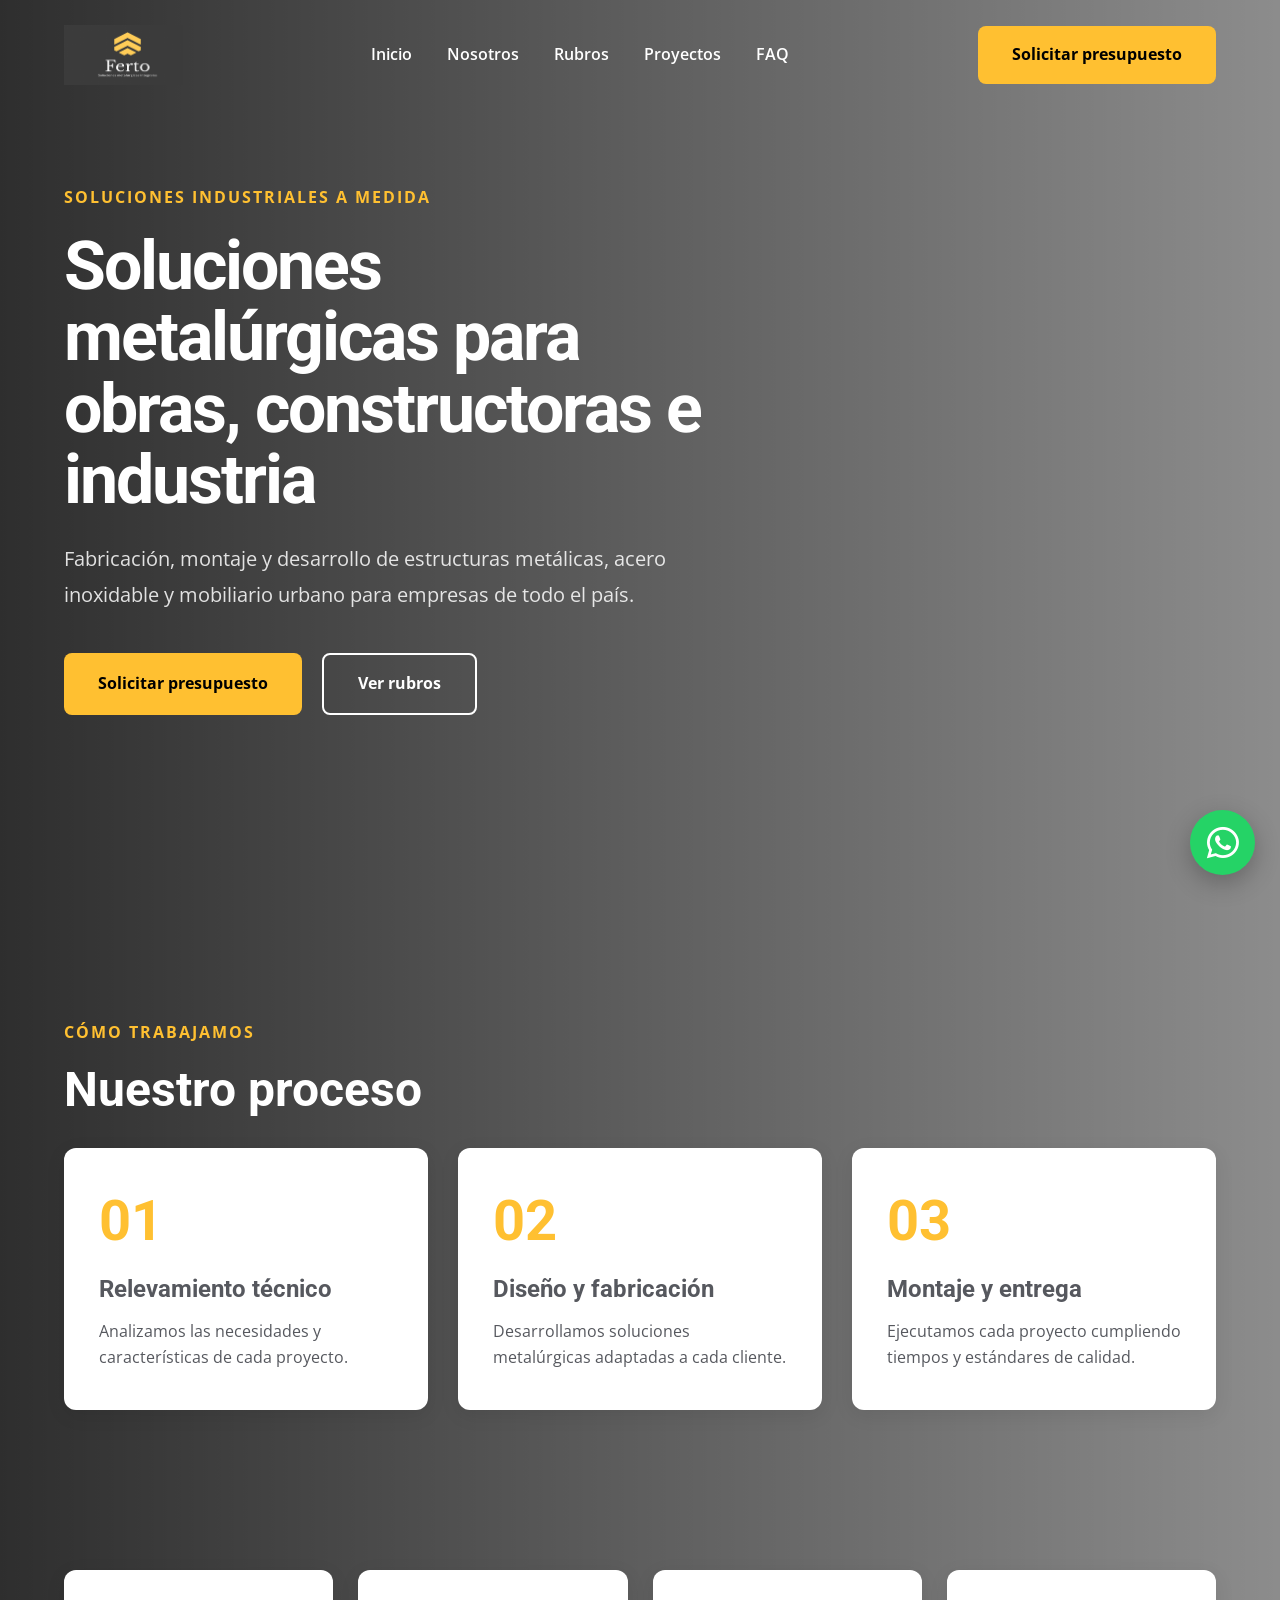
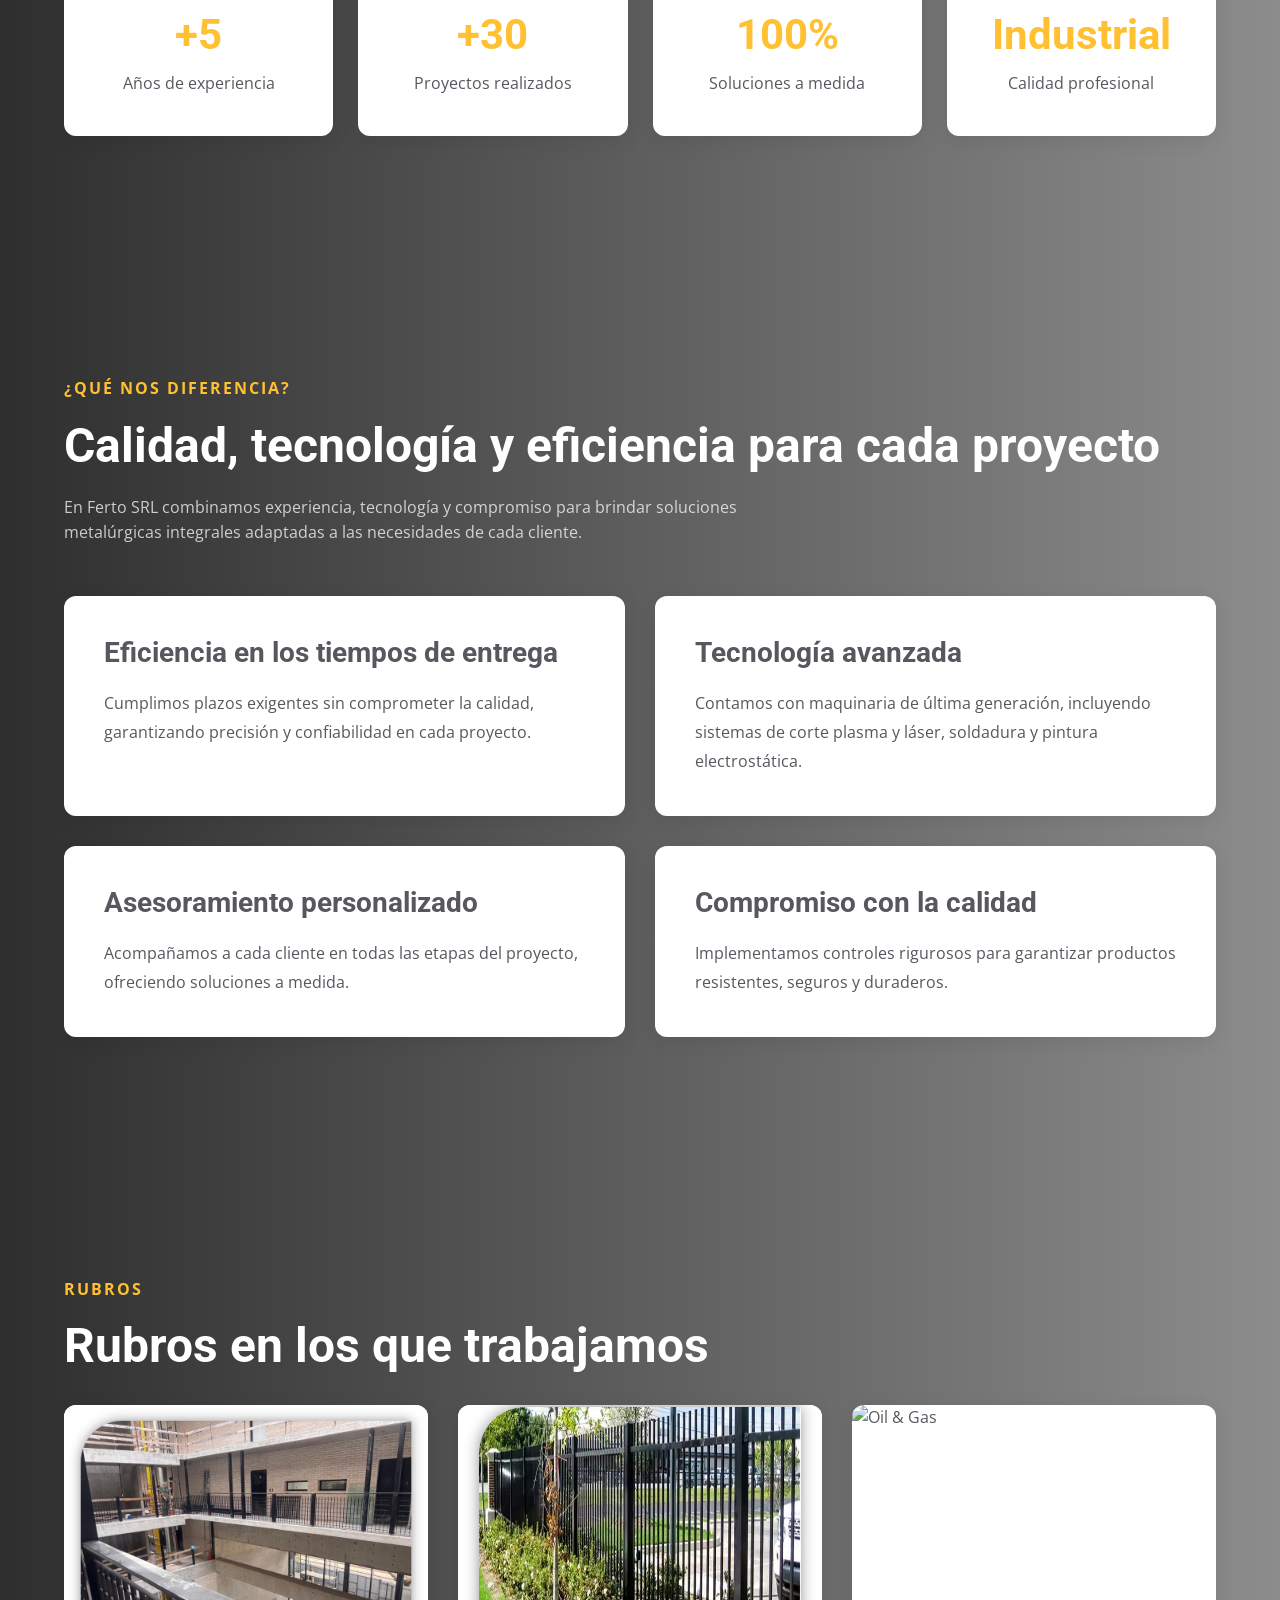
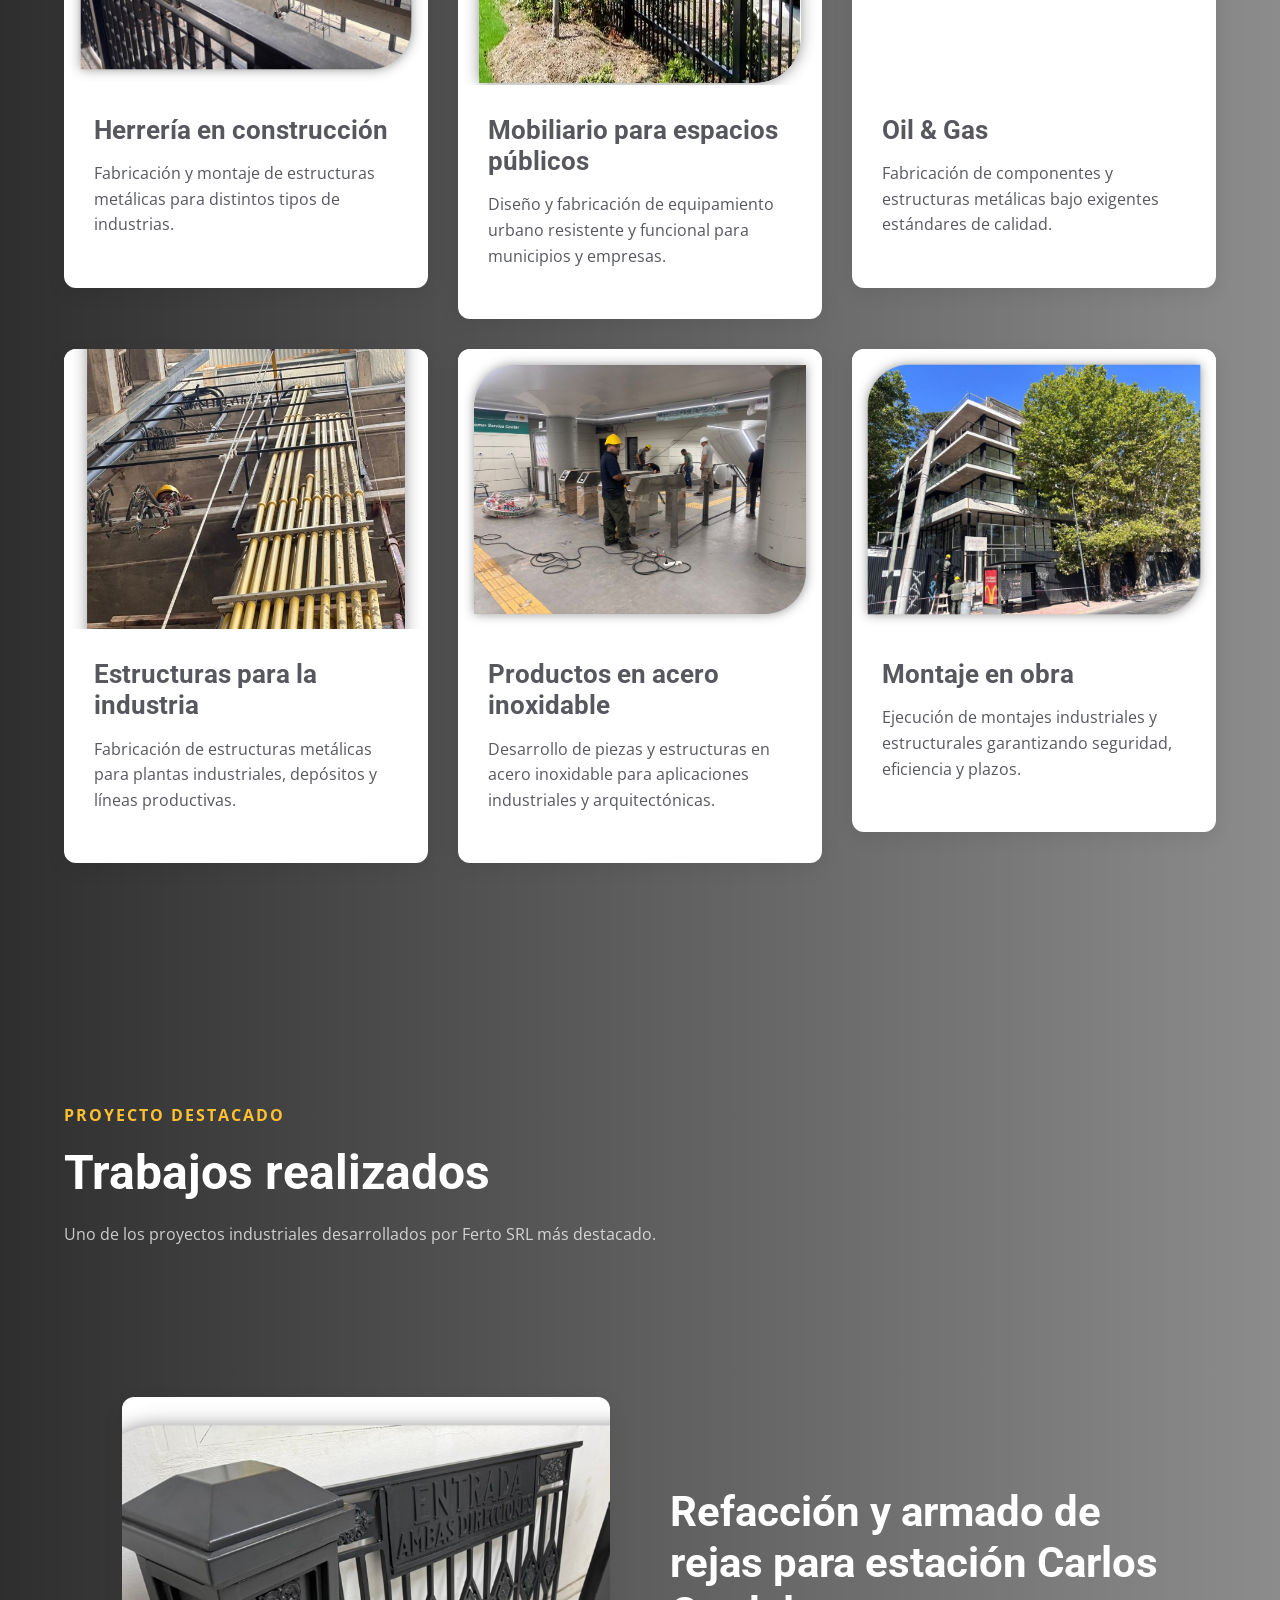
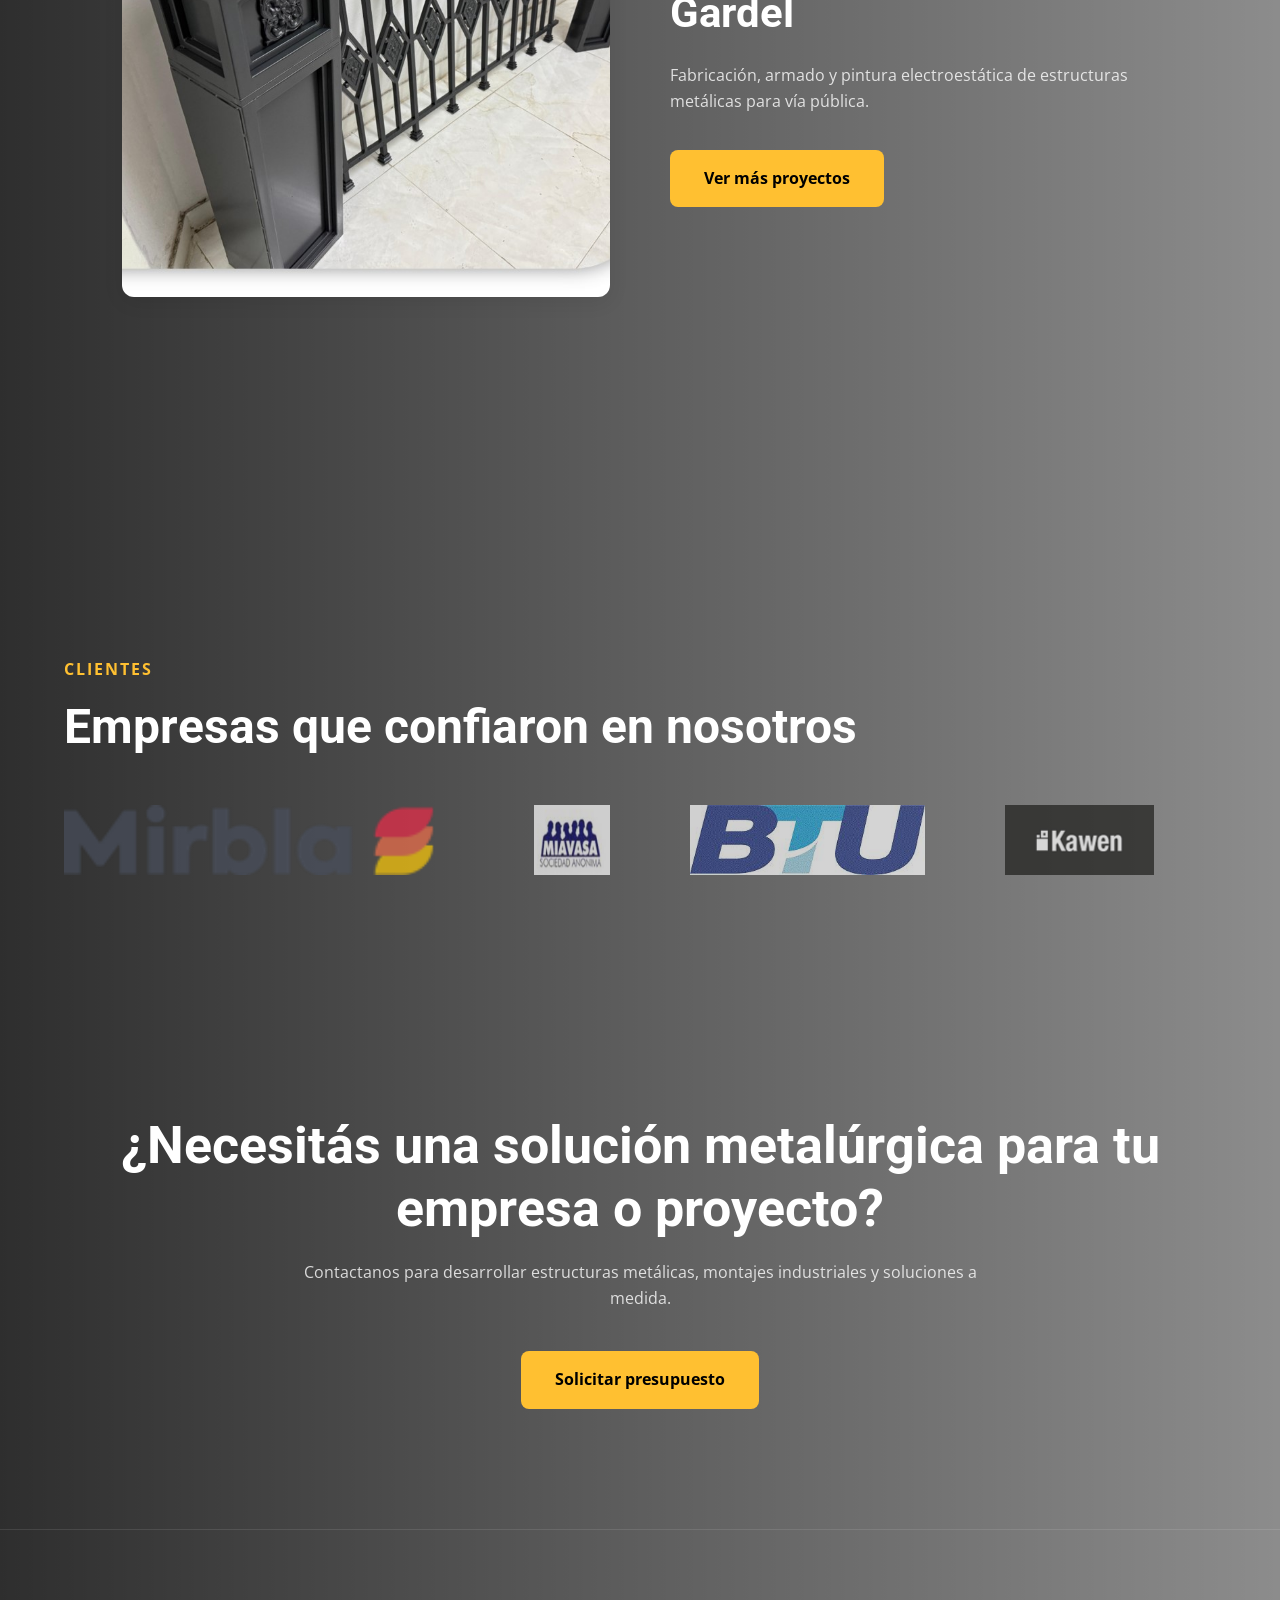
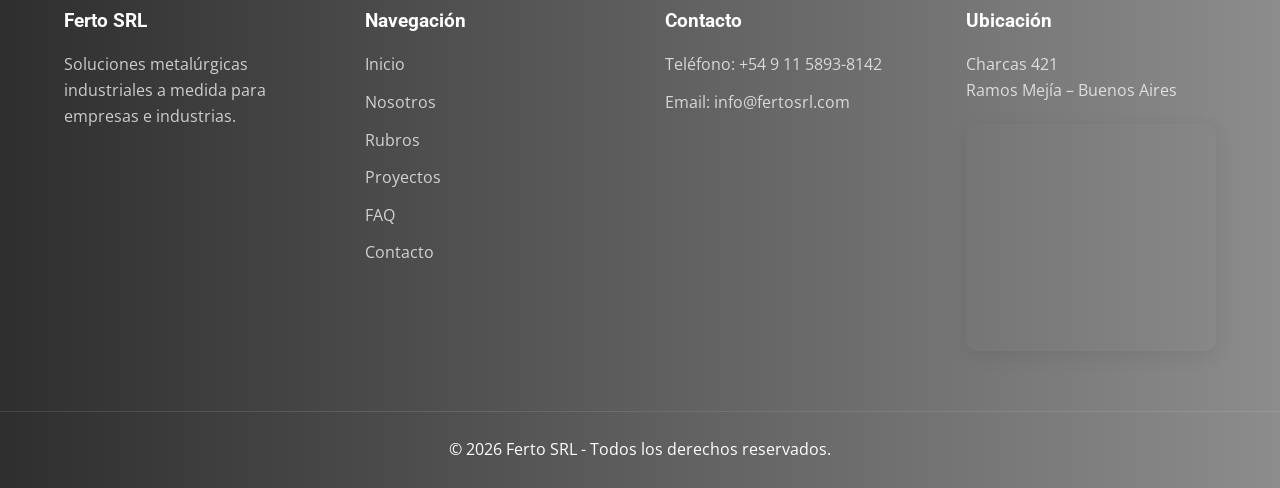
==== commit 88fd63c2: "Actualizacion de home Cards de rubros actualizadas." ====
--- a/index.html
+++ b/index.html
@@ -346,7 +346,6 @@
                                     Fabricación y montaje de estructuras metálicas para distintos tipos de industrias.
                                 </p>
 
-
                             </div>
 
                         </article>
@@ -367,7 +366,7 @@
                                 </h3>
 
                                 <p>
-
+                                    Diseño y fabricación de equipamiento urbano resistente y funcional para municipios y empresas.
                                 </p>
 
                             </div>
@@ -381,7 +380,7 @@
                     <a href="rubros.html#oil-gas" class="service-card-link">
                         <article class="service-card">
 
-                            <img src="" alt="Oil & Gas">
+                            <img src="img/rubros/oil-gas.jpg" alt="Oil & Gas">
 
                             <div class="service-card-content">
 
@@ -390,7 +389,7 @@
                                 </h3>
 
                                 <p>
-
+                                    Fabricación de componentes y estructuras metálicas bajo exigentes estándares de calidad.
                                 </p>
 
                             </div>
@@ -414,7 +413,7 @@
                                 </h3>
 
                                 <p>
-
+                                    Fabricación de estructuras metálicas para plantas industriales, depósitos y líneas productivas.
                                 </p>
 
                             </div>
@@ -427,19 +426,21 @@
 
                     <a href="rubros.html#acero-inoxidable" class="service-card-link">
 
-                        <img src="img/rubros/productos-en-acero-inoxidable.jpg" alt="Productos en acero inoxidable">
-
-                        <div class="service-card-content">
-
-                            <h3>
-                                Productos en acero inoxidable
-                            </h3>
-
-                            <p>
-
-                            </p>
-
-                        </div>
+                        <article class="service-card">
+
+                            <img src="img/rubros/productos-en-acero-inoxidable.jpg" alt="Productos en acero inoxidable">
+
+                            <div class="service-card-content">
+
+                                <h3>
+                                    Productos en acero inoxidable
+                                </h3>
+
+                                <p>
+                                    Desarrollo de piezas y estructuras en acero inoxidable para aplicaciones industriales y arquitectónicas.
+                                </p>
+
+                            </div>
 
                         </article>
 
@@ -459,7 +460,7 @@
                                 </h3>
 
                                 <p>
-
+                                    Ejecución de montajes industriales y estructurales garantizando seguridad, eficiencia y plazos.
                                 </p>
 
                             </div>
--- a/css/style.css
+++ b/css/style.css
@@ -1111,7 +1111,11 @@
 
 .gallery-project-card img {
 
+    width: 100%;
+
     height: 380px;
+
+    display: block;
 
     object-fit: cover;
 
--- a/css/responsive.css
+++ b/css/responsive.css
@@ -223,6 +223,10 @@
         grid-template-columns: 1fr;
     }
 
+    .gallery-project-card img {
+        height: 280px;
+    }
+
     .projects-filters {
         gap: 12px;
     }
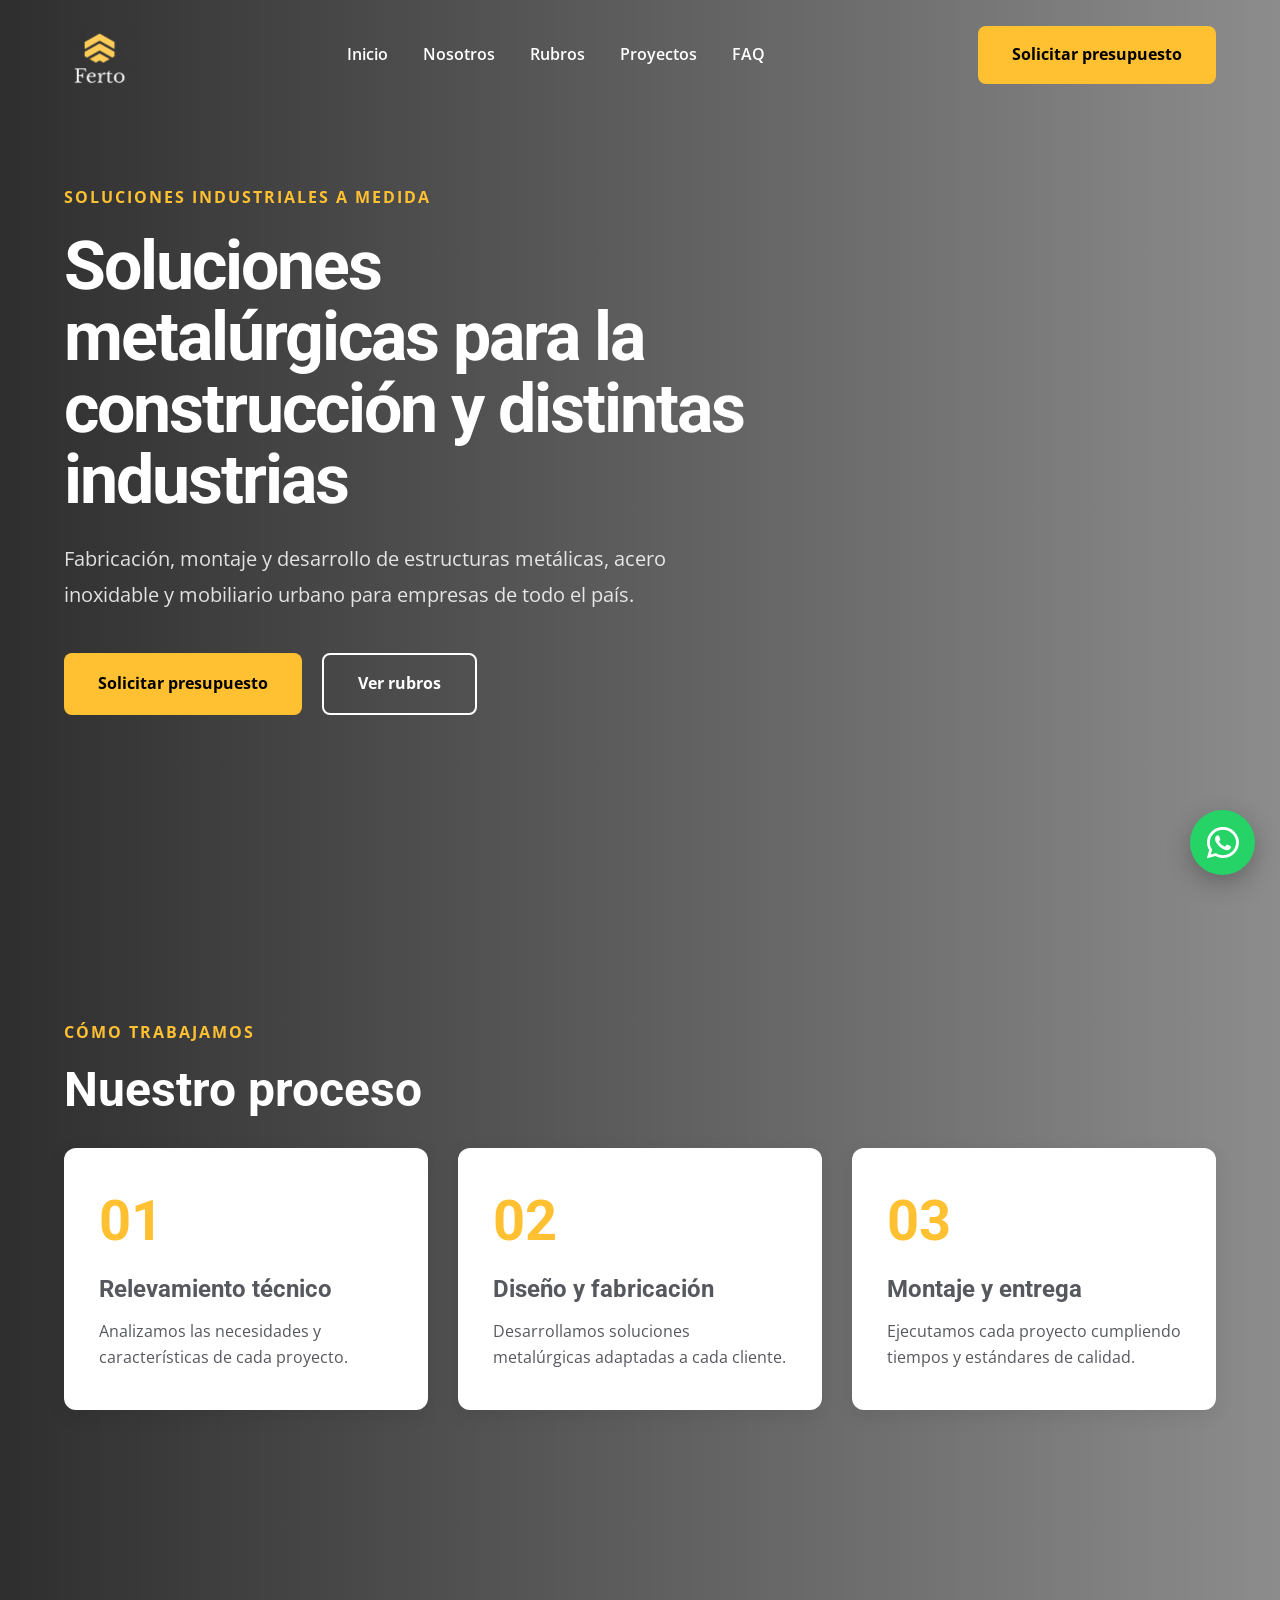
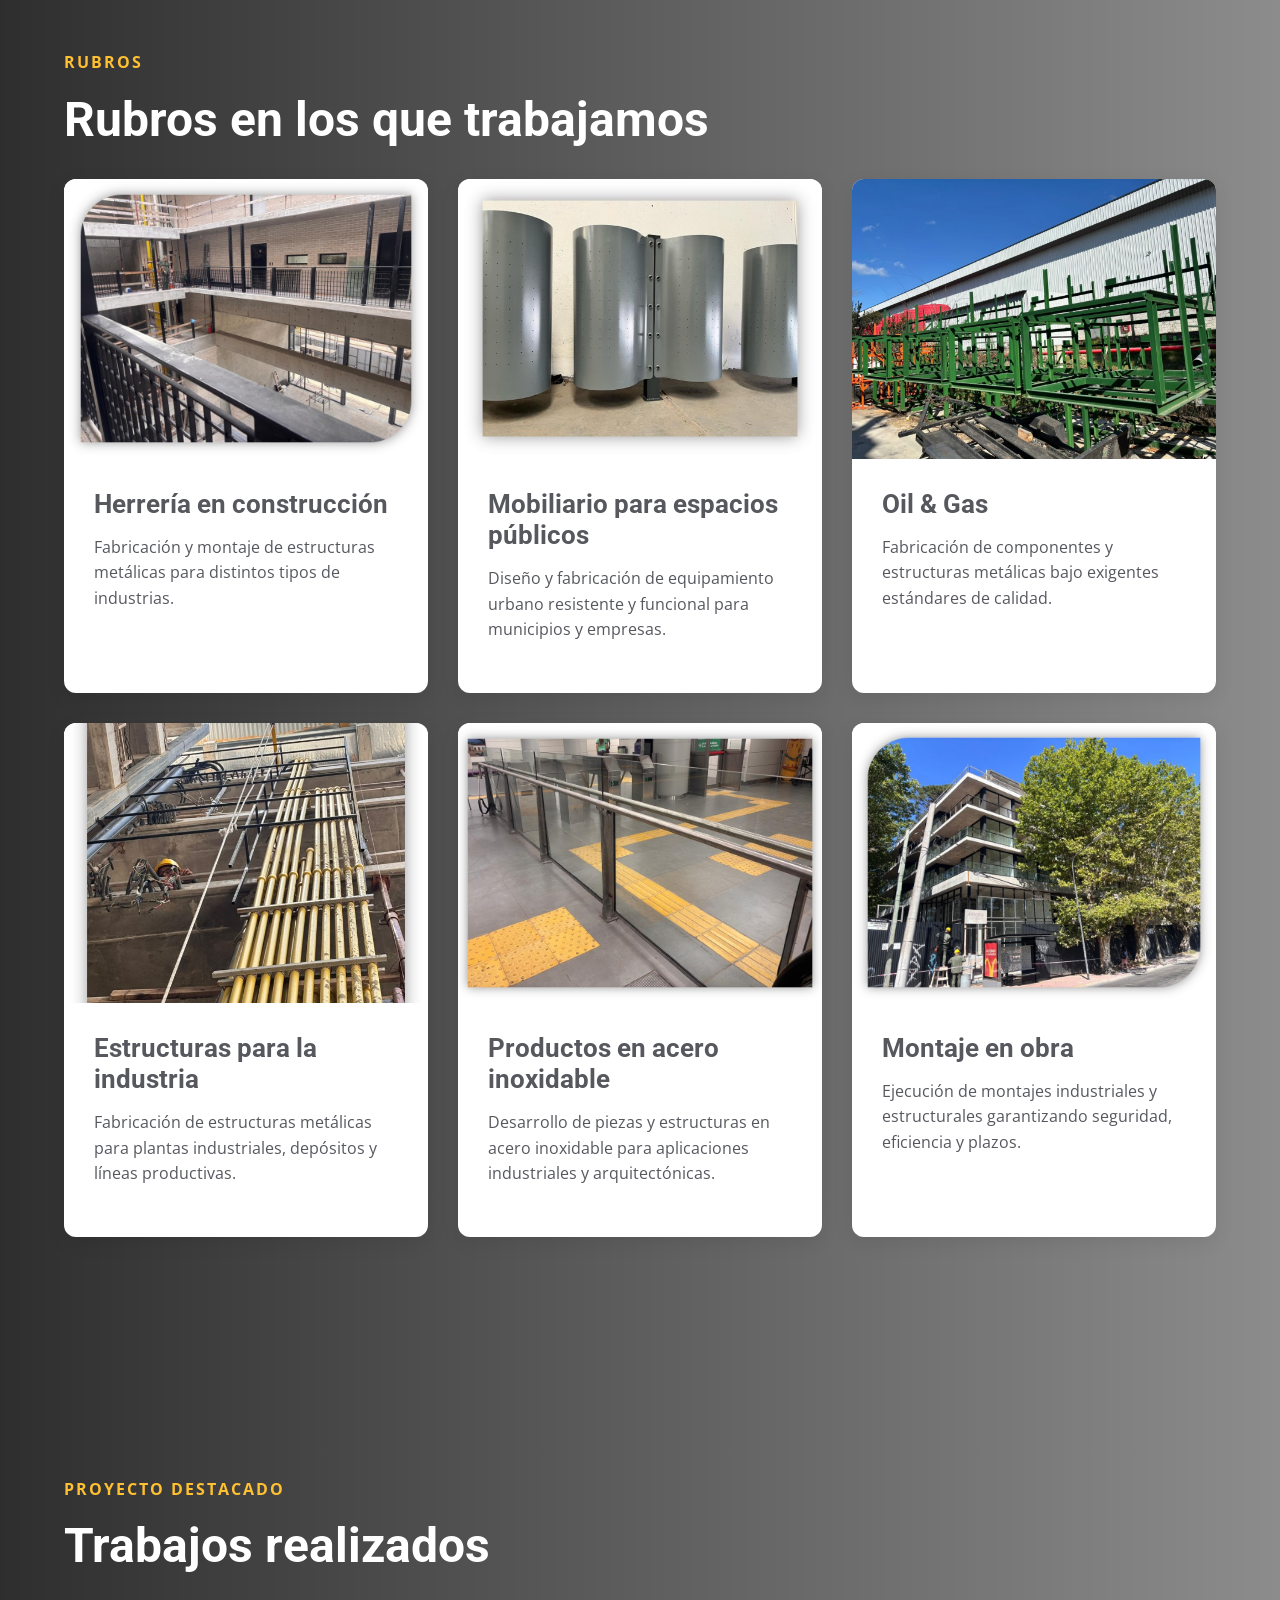
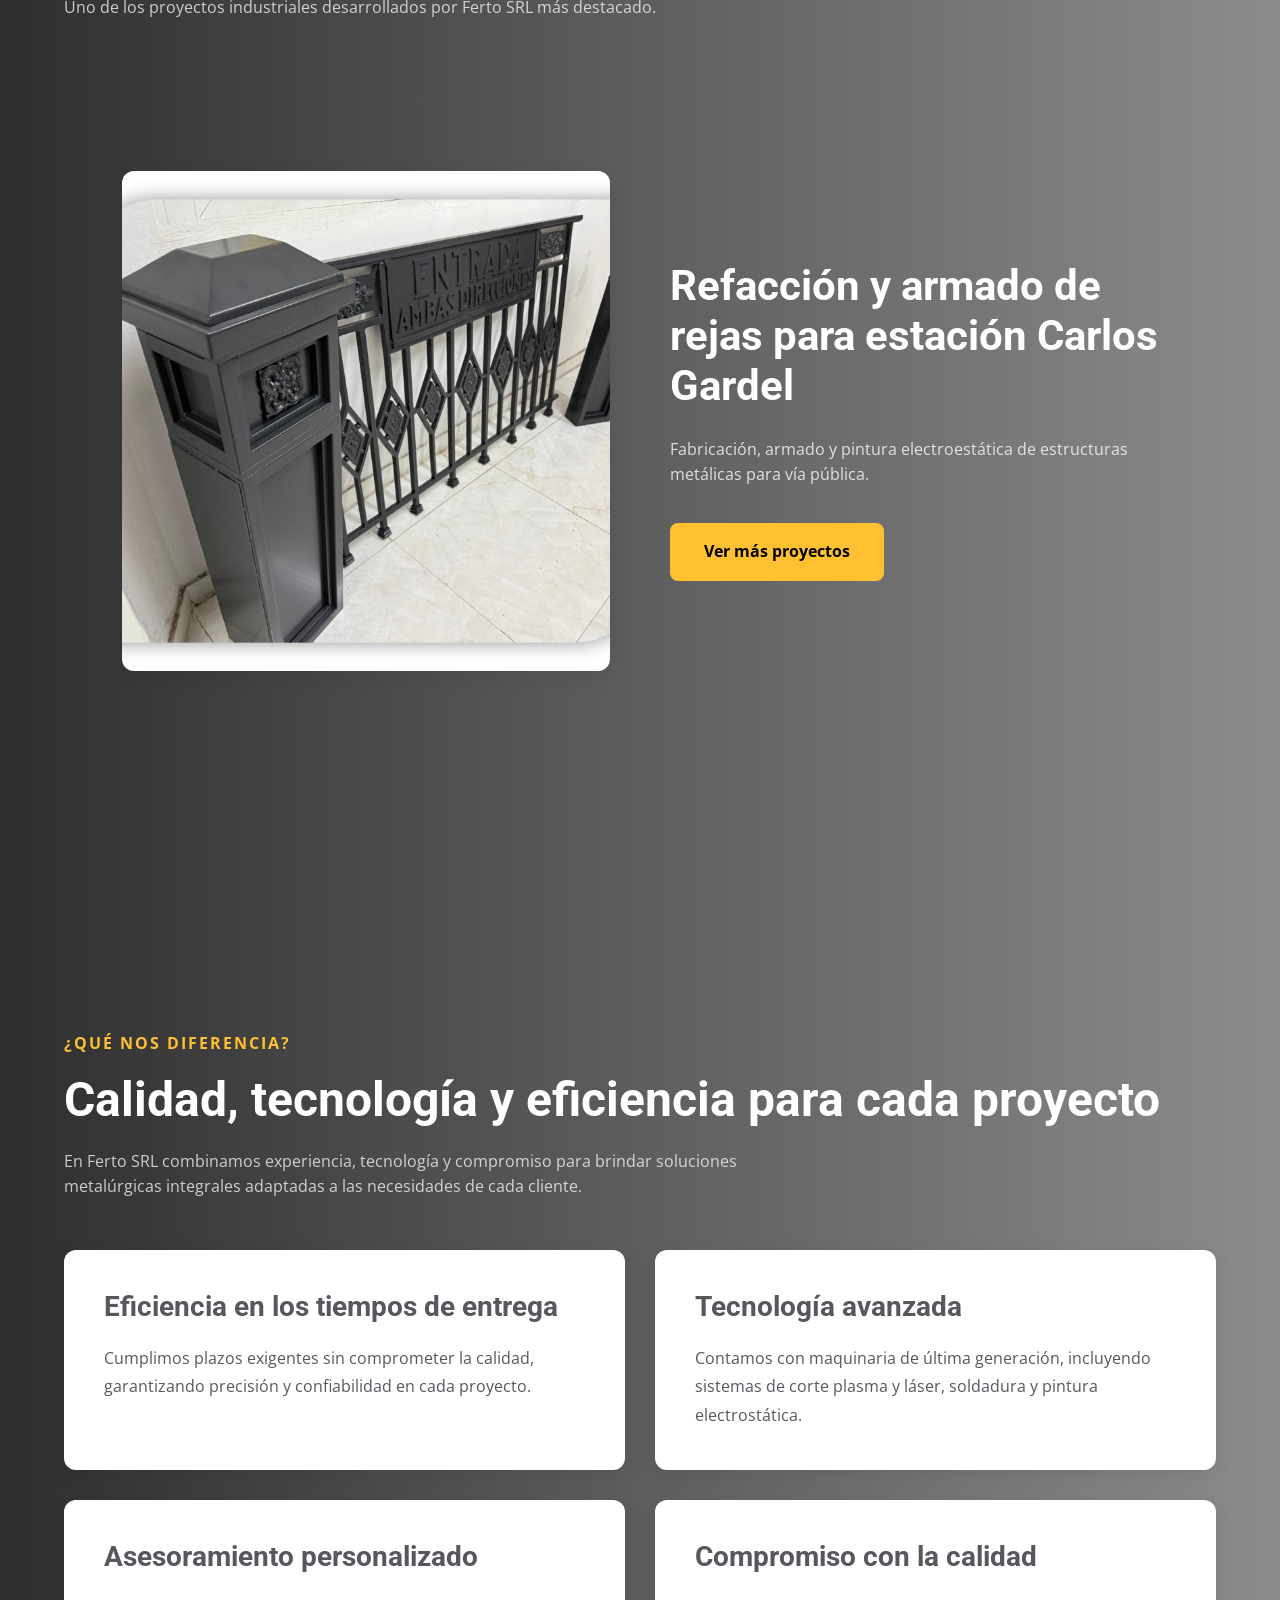
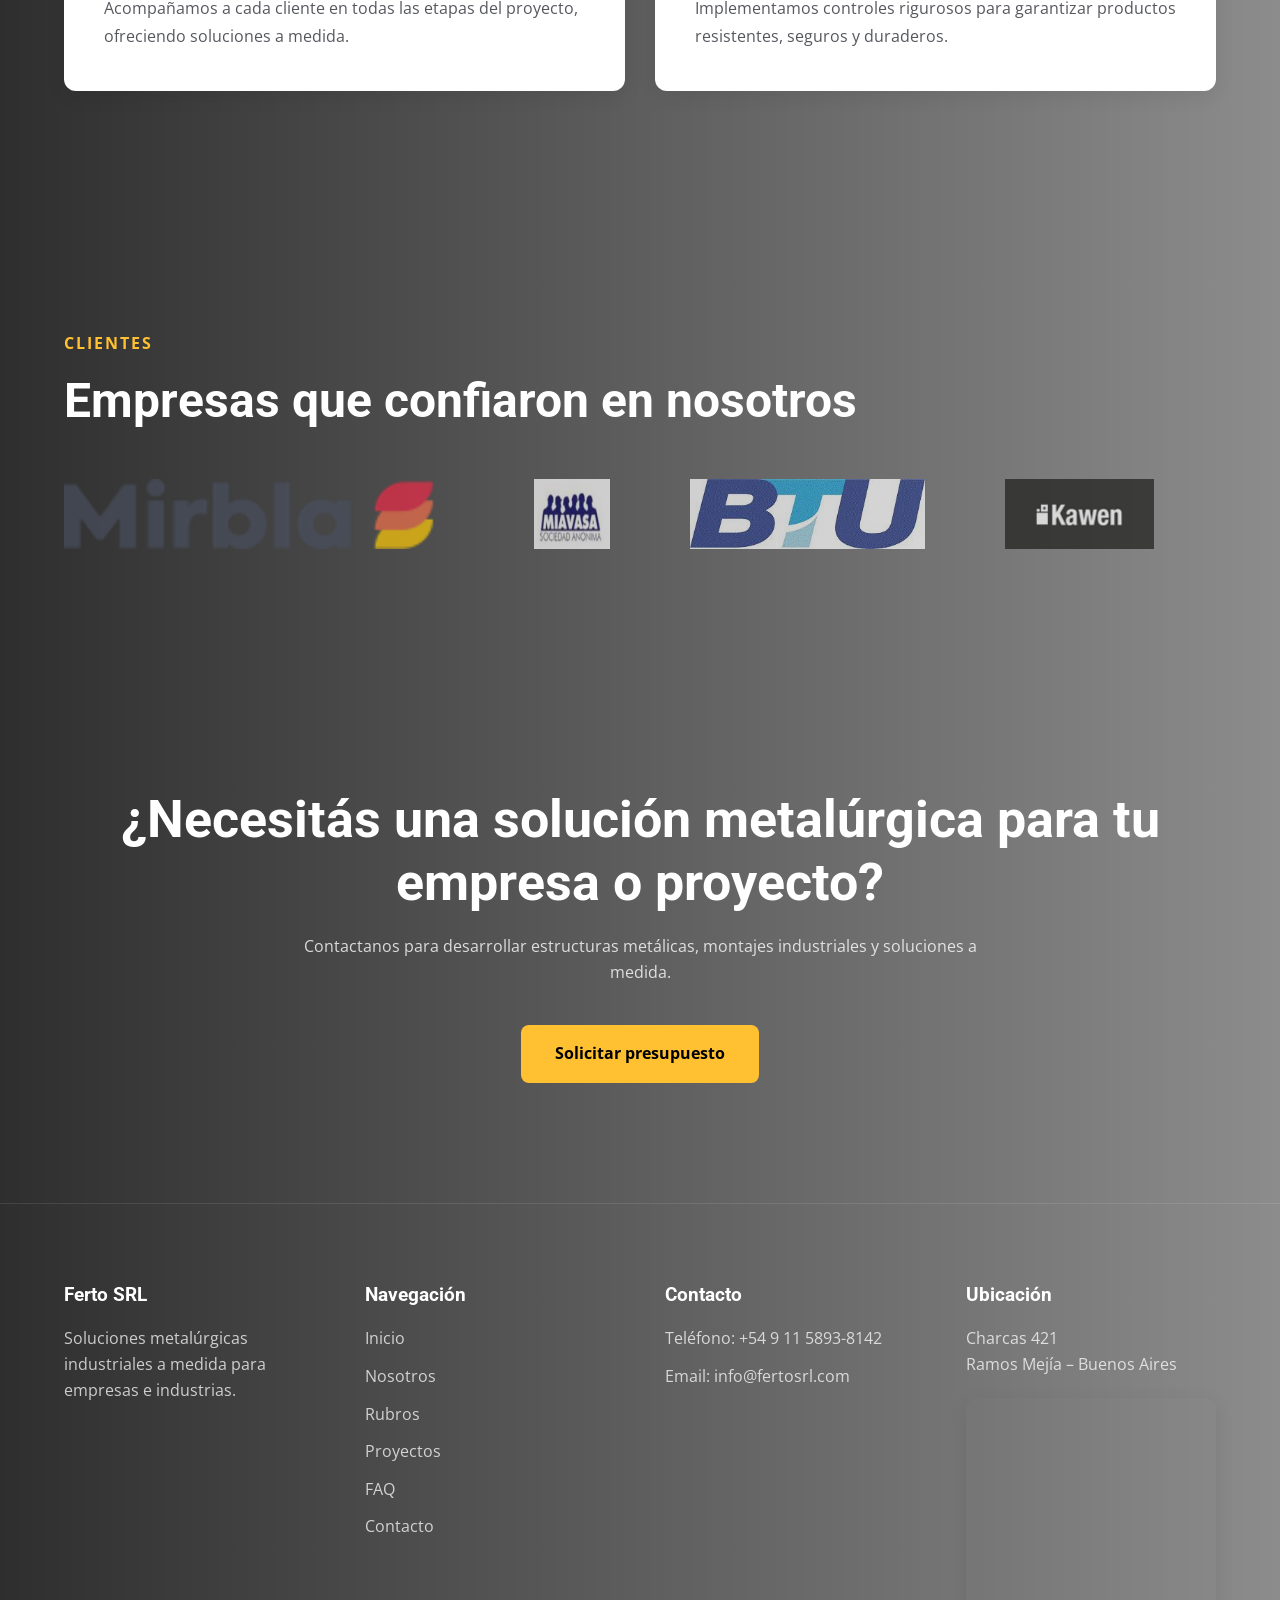
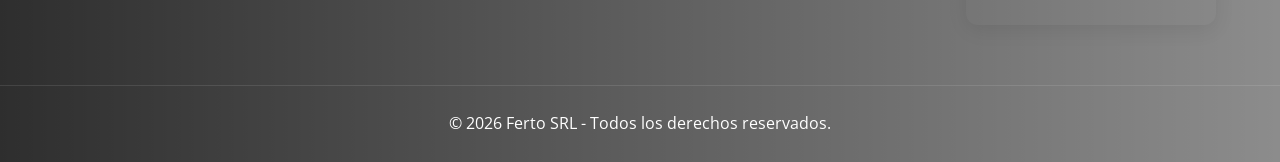
==== commit cc6882f3: "Version 3.0 Luego de revision con cliente se solicitaron unos ultimos cambios antes del pasaje a pro" ====
--- a/index.html
+++ b/index.html
@@ -66,7 +66,7 @@
 
                     <h1>
                         Soluciones metalúrgicas
-                        para obras, constructoras e industria
+                        para la construcción y distintas industrias
                     </h1>
 
                     <p>
@@ -170,37 +170,238 @@
         </section>
 
 
-        <!-- TRUST SECTION -->
-
-        <section class="trust-section fade-in">
-
-            <div class="container trust-grid">
-
-                <div class="trust-card">
-                    <h3>+5</h3>
-                    <p>Años de experiencia</p>
-                </div>
-
-                <div class="trust-card">
-                    <h3>+30</h3>
-                    <p>Proyectos realizados</p>
-                </div>
-
-                <div class="trust-card">
-                    <h3>100%</h3>
-                    <p>Soluciones a medida</p>
-                </div>
-
-                <div class="trust-card">
-                    <h3>Industrial</h3>
-                    <p>Calidad profesional</p>
+        <!-- RUBROS -->
+
+        <section class="services-section fade-in">
+
+            <div class="container">
+
+                <!-- SECTION TITLE -->
+
+                <div class="section-title">
+
+                    <span>
+                        Rubros
+                    </span>
+
+                    <h2>Rubros en los que trabajamos</h2>
+
+                </div>
+
+
+                <!-- SERVICES GRID -->
+
+                <div class="services-grid">
+
+                    <!-- CARD -->
+                    <a href="rubros.html#herreria-construccion" class="service-card-link">
+
+                        <article class="service-card">
+
+                            <img src="img/rubros/herreria-en-construccion.jpg" alt="Herrería en construcción">
+
+                            <div class="service-card-content">
+
+                                <h3>
+                                    Herrería en construcción
+                                </h3>
+
+                                <p>
+                                    Fabricación y montaje de estructuras metálicas para distintos tipos de industrias.
+                                </p>
+
+                            </div>
+
+                        </article>
+                    </a>
+
+
+                    <!-- CARD -->
+                    <a href="rubros.html#mobiliario-urbano" class="service-card-link">
+                        <article class="service-card">
+
+                            <img src="img/rubros/mobiliario-para-espacios-publicos.jpg"
+                                alt="Mobiliario para espacios públicos">
+
+                            <div class="service-card-content">
+
+                                <h3>
+                                    Mobiliario para espacios públicos
+                                </h3>
+
+                                <p>
+                                    Diseño y fabricación de equipamiento urbano resistente y funcional para municipios y empresas.
+                                </p>
+
+                            </div>
+
+                        </article>
+                    </a>
+
+
+                    <!-- CARD -->
+
+                    <a href="rubros.html#oil-gas" class="service-card-link">
+                        <article class="service-card">
+
+                            <img src="img/rubros/oil-gas.jpg" alt="Oil & Gas">
+
+                            <div class="service-card-content">
+
+                                <h3>
+                                    Oil & Gas
+                                </h3>
+
+                                <p>
+                                    Fabricación de componentes y estructuras metálicas bajo exigentes estándares de calidad.
+                                </p>
+
+                            </div>
+
+                        </article>
+                    </a>
+
+
+                    <!-- CARD -->
+
+                    <a href="rubros.html#estructuras-industriales" class="service-card-link">
+
+                        <article class="service-card">
+
+                            <img src="img/rubros/estructuras-para-la-industria.jpg" alt="Estructuras para la industria">
+
+                            <div class="service-card-content">
+
+                                <h3>
+                                    Estructuras para la industria
+                                </h3>
+
+                                <p>
+                                    Fabricación de estructuras metálicas para plantas industriales, depósitos y líneas productivas.
+                                </p>
+
+                            </div>
+
+                        </article>
+                    </a>
+
+
+                    <!-- CARD -->
+
+                    <a href="rubros.html#acero-inoxidable" class="service-card-link">
+
+                        <article class="service-card">
+
+                            <img src="img/rubros/productos-en-acero-inoxidable.jpg" alt="Productos en acero inoxidable">
+
+                            <div class="service-card-content">
+
+                                <h3>
+                                    Productos en acero inoxidable
+                                </h3>
+
+                                <p>
+                                    Desarrollo de piezas y estructuras en acero inoxidable para aplicaciones industriales y arquitectónicas.
+                                </p>
+
+                            </div>
+
+                        </article>
+
+                    </a>
+
+                    <!-- CARD -->
+
+                    <a href="rubros.html#montaje-obra" class="service-card-link">
+                        <article class="service-card">
+
+                            <img src="img/rubros/montaje-en-obra.jpg" alt="Montaje en obra">
+
+                            <div class="service-card-content">
+
+                                <h3>
+                                    Montaje en obra
+                                </h3>
+
+                                <p>
+                                    Ejecución de montajes industriales y estructurales garantizando seguridad, eficiencia y plazos.
+                                </p>
+
+                            </div>
+
+                        </article>
+                    </a>
+
                 </div>
 
             </div>
 
         </section>
 
-        <!-- DIFFERENCE -->
+        <!-- PROYECTOS -->
+
+        <section class="projects-section fade-in">
+
+            <div class="container">
+
+                <!-- TITLE -->
+
+                <div class="section-title">
+
+                    <span>
+                        Proyecto destacado
+                    </span>
+
+                    <h2>
+                        Trabajos realizados
+                    </h2>
+
+                    <p>
+                        Uno de los proyectos industriales desarrollados por Ferto SRL más destacado.
+                    </p>
+
+                </div>
+
+                <section class="featured-project-section fade-in">
+
+                    <div class="container featured-project-container">
+
+                        <div class="featured-project-image">
+
+                            <img src="img/proyectos/carlos-gardel.jpg" alt="Proyecto Carlos Gardel">
+
+                        </div>
+
+                        <div class="featured-project-content">
+
+                            <h2>
+                                Refacción y armado de rejas
+                                para estación Carlos Gardel
+                            </h2>
+
+                            <p>
+                                Fabricación, armado y pintura electroestática
+                                de estructuras metálicas para vía pública.
+                            </p>
+
+                            <a href="proyectos.html" class="btn btn-primary">
+
+                                Ver más proyectos
+
+                            </a>
+
+                        </div>
+
+                    </div>
+
+                </section>
+
+
+            </div>
+
+        </section>
+
+                <!-- DIFFERENCE -->
 
         <section class="difference-section fade-in">
 
@@ -305,238 +506,6 @@
             </div>
 
         </section>
-
-        <!-- RUBROS -->
-
-        <section class="services-section fade-in">
-
-            <div class="container">
-
-                <!-- SECTION TITLE -->
-
-                <div class="section-title">
-
-                    <span>
-                        Rubros
-                    </span>
-
-                    <h2>Rubros en los que trabajamos</h2>
-
-                </div>
-
-
-                <!-- SERVICES GRID -->
-
-                <div class="services-grid">
-
-                    <!-- CARD -->
-                    <a href="rubros.html#herreria-construccion" class="service-card-link">
-
-                        <article class="service-card">
-
-                            <img src="img/rubros/herreria-en-construccion.jpg" alt="Herrería en construcción">
-
-                            <div class="service-card-content">
-
-                                <h3>
-                                    Herrería en construcción
-                                </h3>
-
-                                <p>
-                                    Fabricación y montaje de estructuras metálicas para distintos tipos de industrias.
-                                </p>
-
-                            </div>
-
-                        </article>
-                    </a>
-
-
-                    <!-- CARD -->
-                    <a href="rubros.html#mobiliario-urbano" class="service-card-link">
-                        <article class="service-card">
-
-                            <img src="img/rubros/mobiliario-para-espacios-publicos.jpg"
-                                alt="Mobiliario para espacios públicos">
-
-                            <div class="service-card-content">
-
-                                <h3>
-                                    Mobiliario para espacios públicos
-                                </h3>
-
-                                <p>
-                                    Diseño y fabricación de equipamiento urbano resistente y funcional para municipios y empresas.
-                                </p>
-
-                            </div>
-
-                        </article>
-                    </a>
-
-
-                    <!-- CARD -->
-
-                    <a href="rubros.html#oil-gas" class="service-card-link">
-                        <article class="service-card">
-
-                            <img src="img/rubros/oil-gas.jpg" alt="Oil & Gas">
-
-                            <div class="service-card-content">
-
-                                <h3>
-                                    Oil & Gas
-                                </h3>
-
-                                <p>
-                                    Fabricación de componentes y estructuras metálicas bajo exigentes estándares de calidad.
-                                </p>
-
-                            </div>
-
-                        </article>
-                    </a>
-
-
-                    <!-- CARD -->
-
-                    <a href="rubros.html#estructuras-industriales" class="service-card-link">
-
-                        <article class="service-card">
-
-                            <img src="img/rubros/estructuras-para-la-industria.jpg" alt="Estructuras para la industria">
-
-                            <div class="service-card-content">
-
-                                <h3>
-                                    Estructuras para la industria
-                                </h3>
-
-                                <p>
-                                    Fabricación de estructuras metálicas para plantas industriales, depósitos y líneas productivas.
-                                </p>
-
-                            </div>
-
-                        </article>
-                    </a>
-
-
-                    <!-- CARD -->
-
-                    <a href="rubros.html#acero-inoxidable" class="service-card-link">
-
-                        <article class="service-card">
-
-                            <img src="img/rubros/productos-en-acero-inoxidable.jpg" alt="Productos en acero inoxidable">
-
-                            <div class="service-card-content">
-
-                                <h3>
-                                    Productos en acero inoxidable
-                                </h3>
-
-                                <p>
-                                    Desarrollo de piezas y estructuras en acero inoxidable para aplicaciones industriales y arquitectónicas.
-                                </p>
-
-                            </div>
-
-                        </article>
-
-                    </a>
-
-                    <!-- CARD -->
-
-                    <a href="rubros.html#montaje-obra" class="service-card-link">
-                        <article class="service-card">
-
-                            <img src="img/rubros/montaje-en-obra.jpg" alt="Montaje en obra">
-
-                            <div class="service-card-content">
-
-                                <h3>
-                                    Montaje en obra
-                                </h3>
-
-                                <p>
-                                    Ejecución de montajes industriales y estructurales garantizando seguridad, eficiencia y plazos.
-                                </p>
-
-                            </div>
-
-                        </article>
-                    </a>
-
-                </div>
-
-            </div>
-
-        </section>
-
-        <!-- PROYECTOS -->
-
-        <section class="projects-section fade-in">
-
-            <div class="container">
-
-                <!-- TITLE -->
-
-                <div class="section-title">
-
-                    <span>
-                        Proyecto destacado
-                    </span>
-
-                    <h2>
-                        Trabajos realizados
-                    </h2>
-
-                    <p>
-                        Uno de los proyectos industriales desarrollados por Ferto SRL más destacado.
-                    </p>
-
-                </div>
-
-                <section class="featured-project-section fade-in">
-
-                    <div class="container featured-project-container">
-
-                        <div class="featured-project-image">
-
-                            <img src="img/proyectos/carlos-gardel.jpg" alt="Proyecto Carlos Gardel">
-
-                        </div>
-
-                        <div class="featured-project-content">
-
-                            <h2>
-                                Refacción y armado de rejas
-                                para estación Carlos Gardel
-                            </h2>
-
-                            <p>
-                                Fabricación, armado y pintura electroestática
-                                de estructuras metálicas para vía pública.
-                            </p>
-
-                            <a href="proyectos.html" class="btn btn-primary">
-
-                                Ver más proyectos
-
-                            </a>
-
-                        </div>
-
-                    </div>
-
-                </section>
-
-
-            </div>
-
-        </section>
-
 
         <!-- Clientes -->
 
--- a/css/style.css
+++ b/css/style.css
@@ -226,42 +226,6 @@
     gap: 20px;
 }
 
-/* =========================
-   TRUST SECTION
-========================= */
-
-.trust-section {
-    margin-top: -80px;
-    position: relative;
-    z-index: 3;
-}
-
-.trust-grid {
-    display: grid;
-    grid-template-columns: repeat(4, 1fr);
-    gap: 25px;
-}
-
-.trust-card {
-    background-color: var(--color-white);
-    padding: 40px 30px;
-    border-radius: var(--border-radius);
-    box-shadow: var(--shadow-soft);
-    text-align: center;
-    color: var(--color-gray);
-}
-
-.trust-card h3 {
-    font-size: 42px;
-    color: var(--color-yellow);
-    margin-bottom: 10px;
-}
-
-.trust-card:hover {
-
-    transform: translateY(-5px);
-
-}
 
 /* =========================
    DIFFERENCE
@@ -430,6 +394,9 @@
 }
 
 .service-card {
+    display: flex;
+    flex-direction: column;
+    height: 100%;
     overflow: hidden;
     border-radius: var(--border-radius);
     box-shadow: var(--shadow-soft);
@@ -450,6 +417,9 @@
 
 .service-card-content {
     padding: 30px;
+    display: flex;
+    flex-direction: column;
+    flex-grow: 1;
 }
 
 .service-card-content h3 {
@@ -468,7 +438,9 @@
 }
 
 .service-card-link {
-    display: block;
+    display: flex;
+    flex-direction: column;
+    height: 100%;
     color: inherit;
 }
 
@@ -1113,7 +1085,7 @@
 
     width: 100%;
 
-    height: 380px;
+    aspect-ratio: 3 / 2;
 
     display: block;
 
@@ -1745,7 +1717,7 @@
 
     color: #222;
 
-    max-width: 1000px;
+    max-width: 800px;
 
     width: 100%;
 
@@ -1765,7 +1737,7 @@
 
     width: 100%;
 
-    height: 450px;
+    aspect-ratio: 3 / 2;
 
     object-fit: cover;
 
--- a/css/responsive.css
+++ b/css/responsive.css
@@ -115,12 +115,6 @@
     .service-block.reverse .service-block-image,
     .service-block.reverse .service-block-content {
         order: initial;
-    }
-
-    .project-modal-content img{
-
-        height:250px;
-
     }
 
     .project-modal-body{
@@ -223,10 +217,6 @@
         grid-template-columns: 1fr;
     }
 
-    .gallery-project-card img {
-        height: 280px;
-    }
-
     .projects-filters {
         gap: 12px;
     }
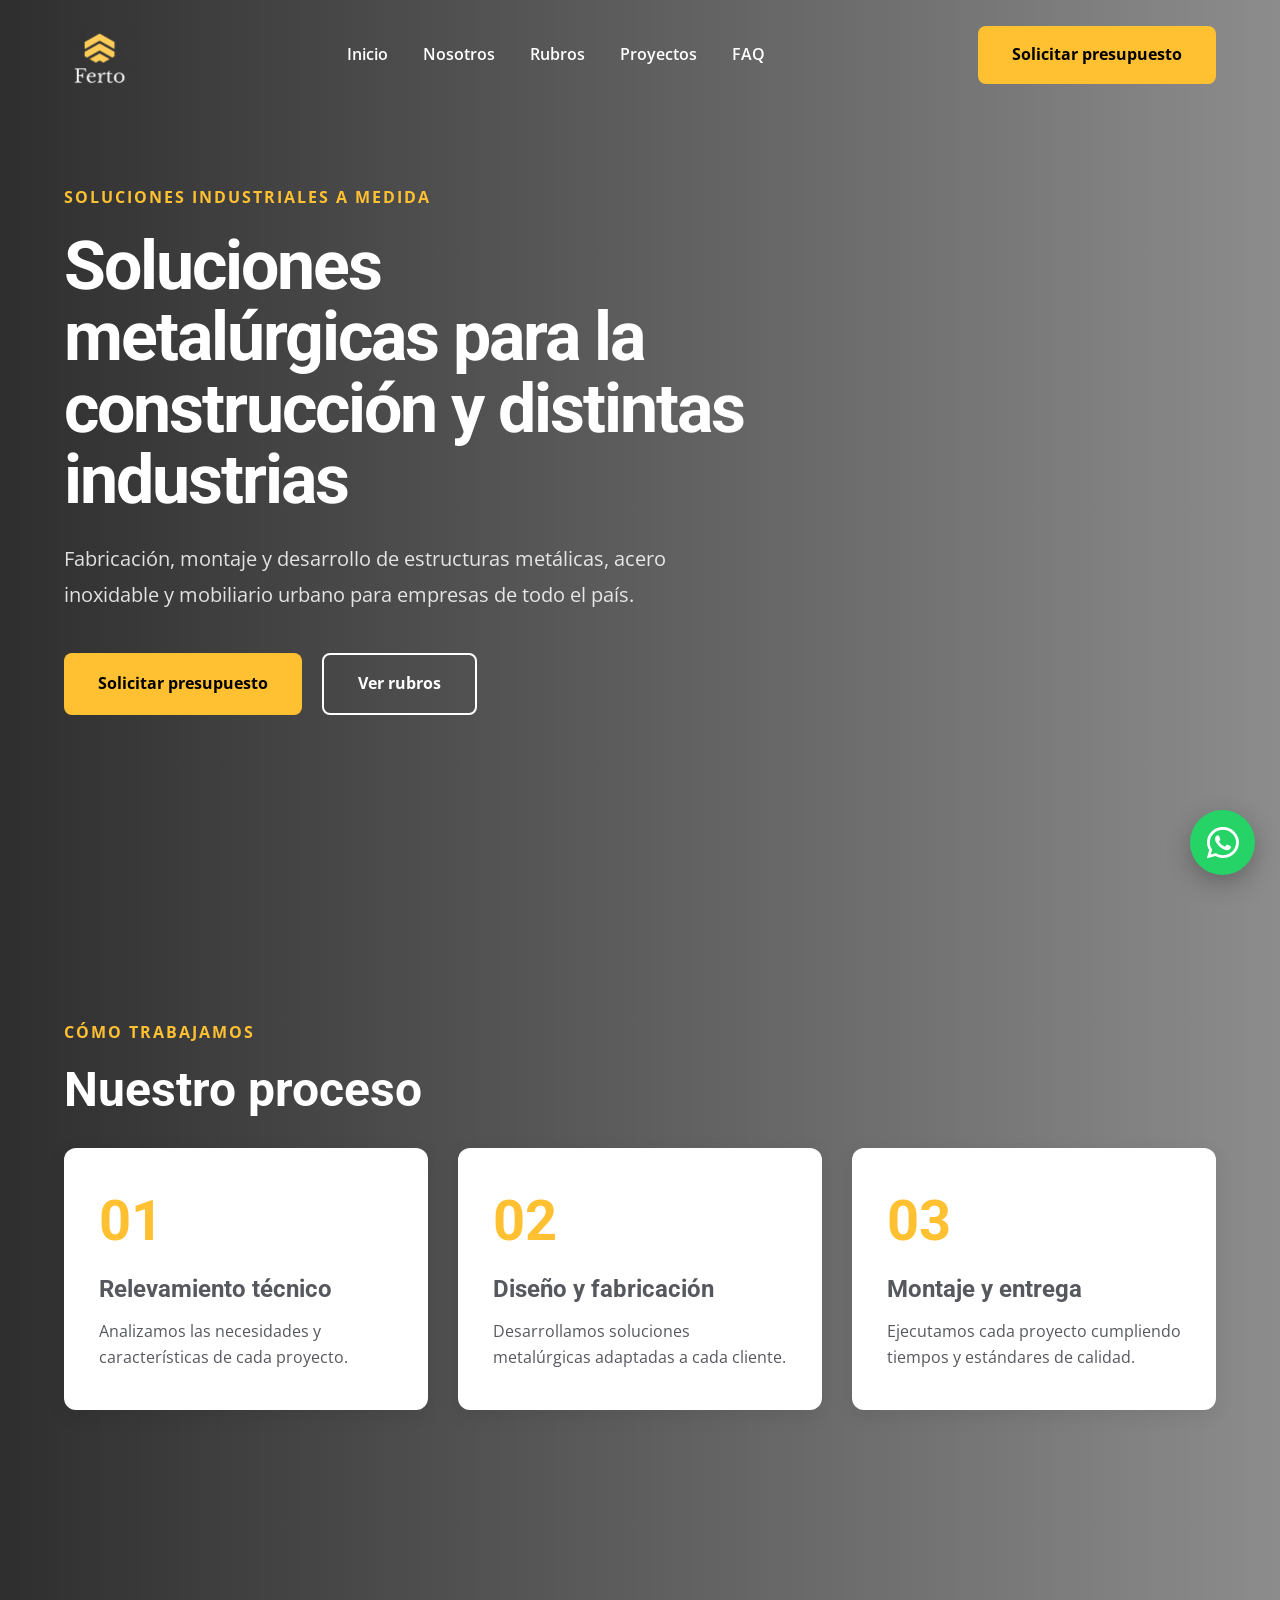
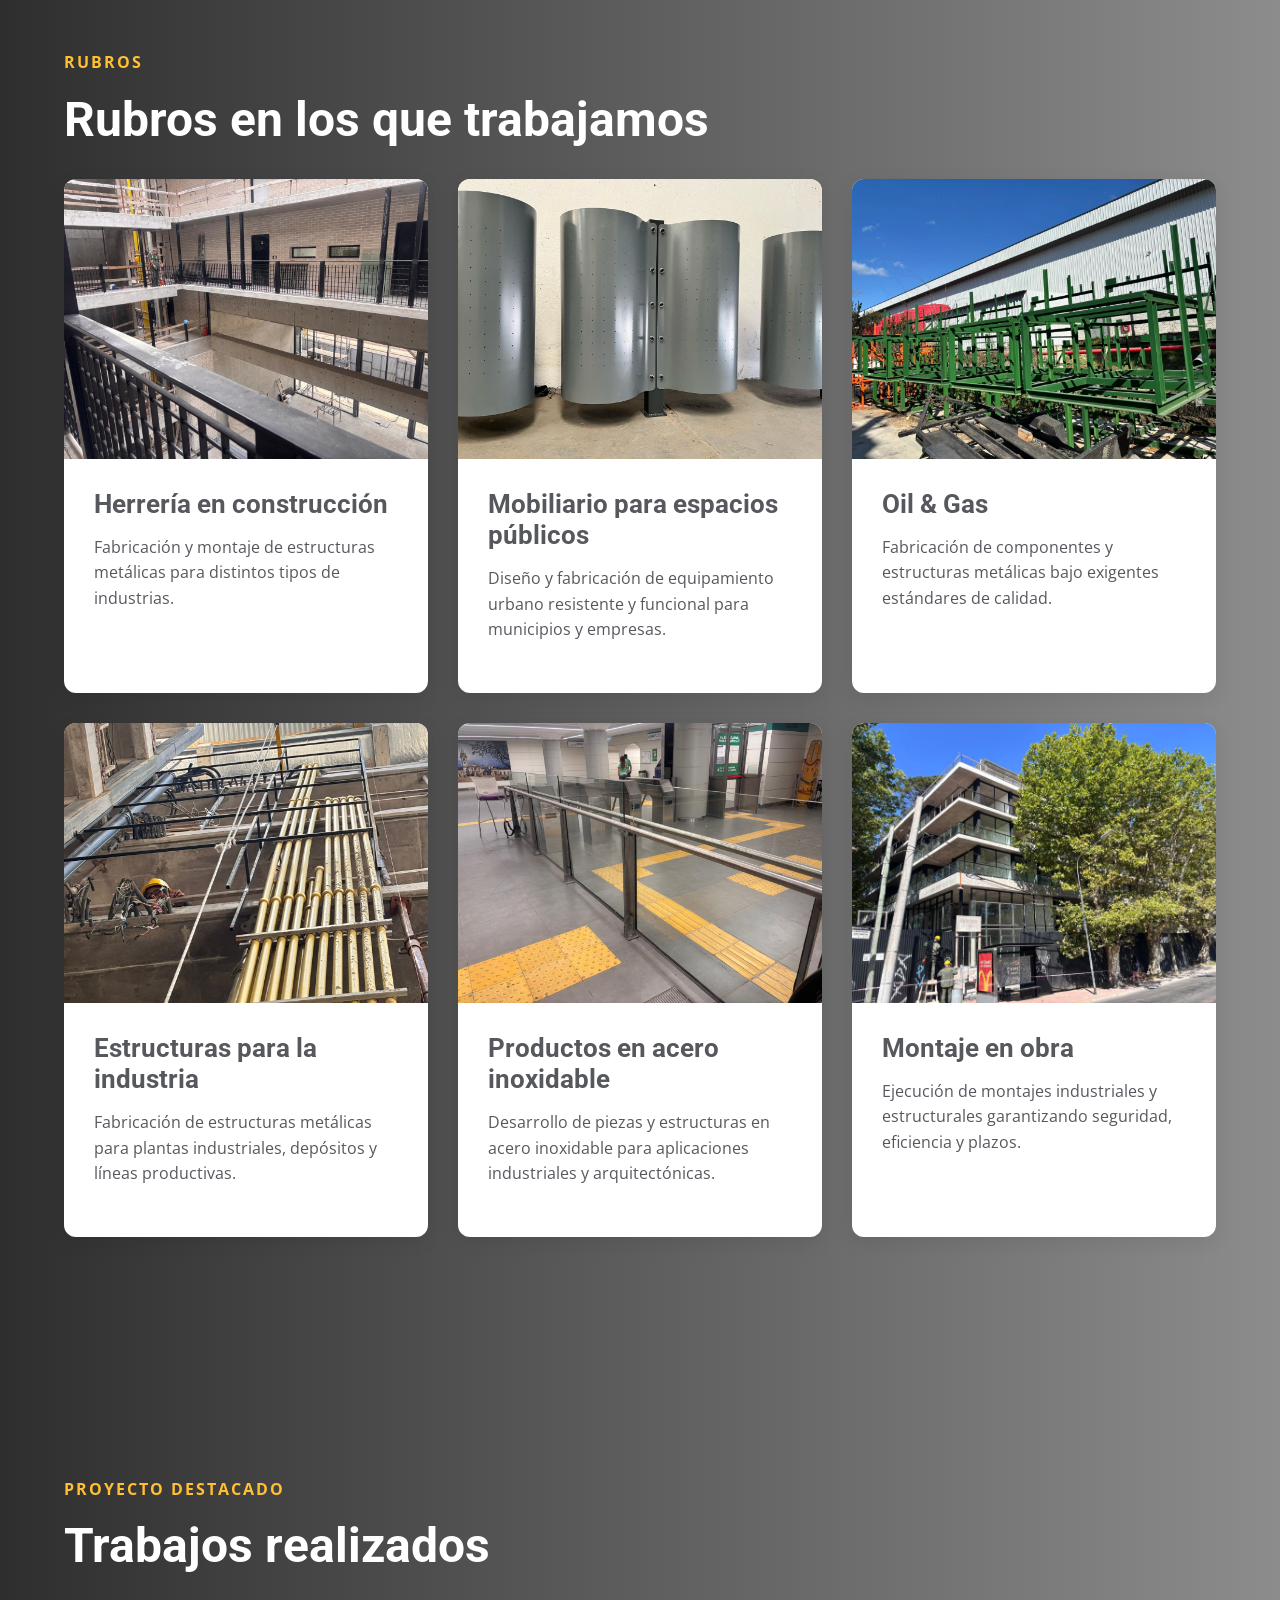
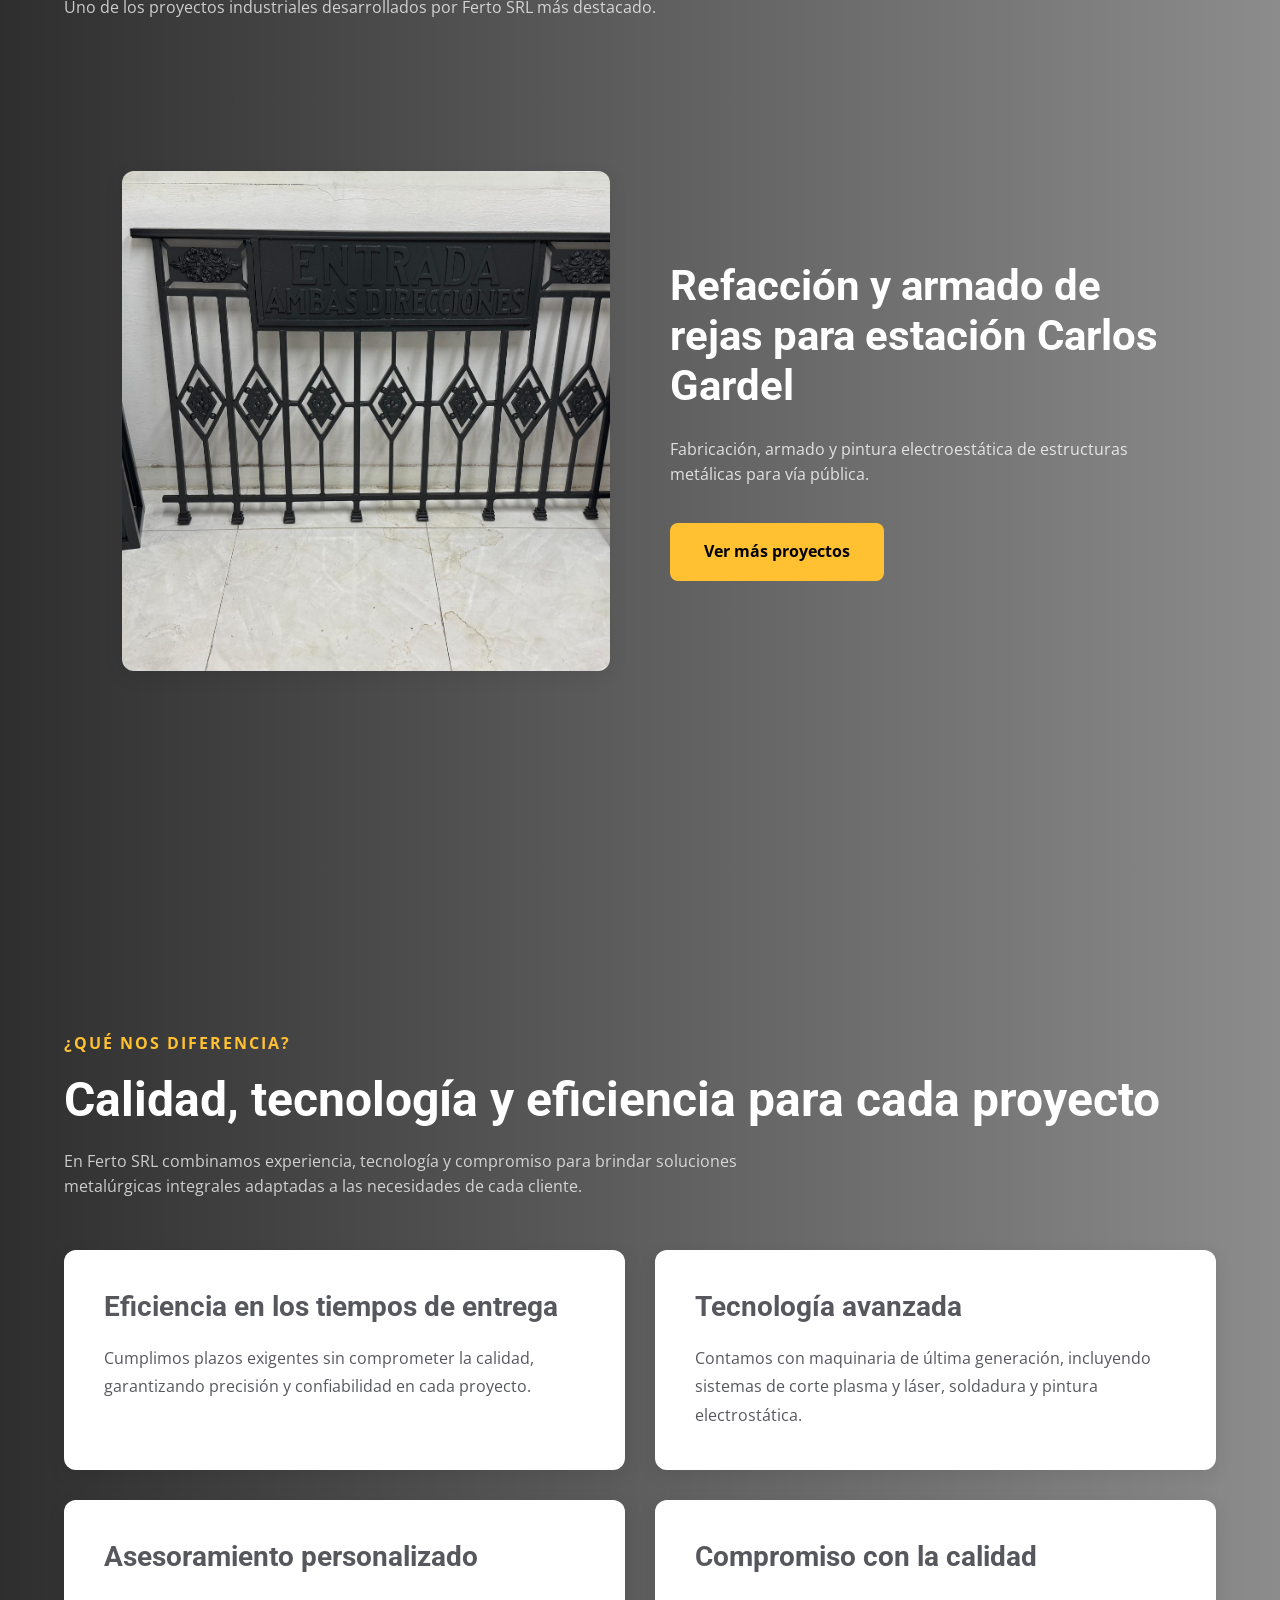
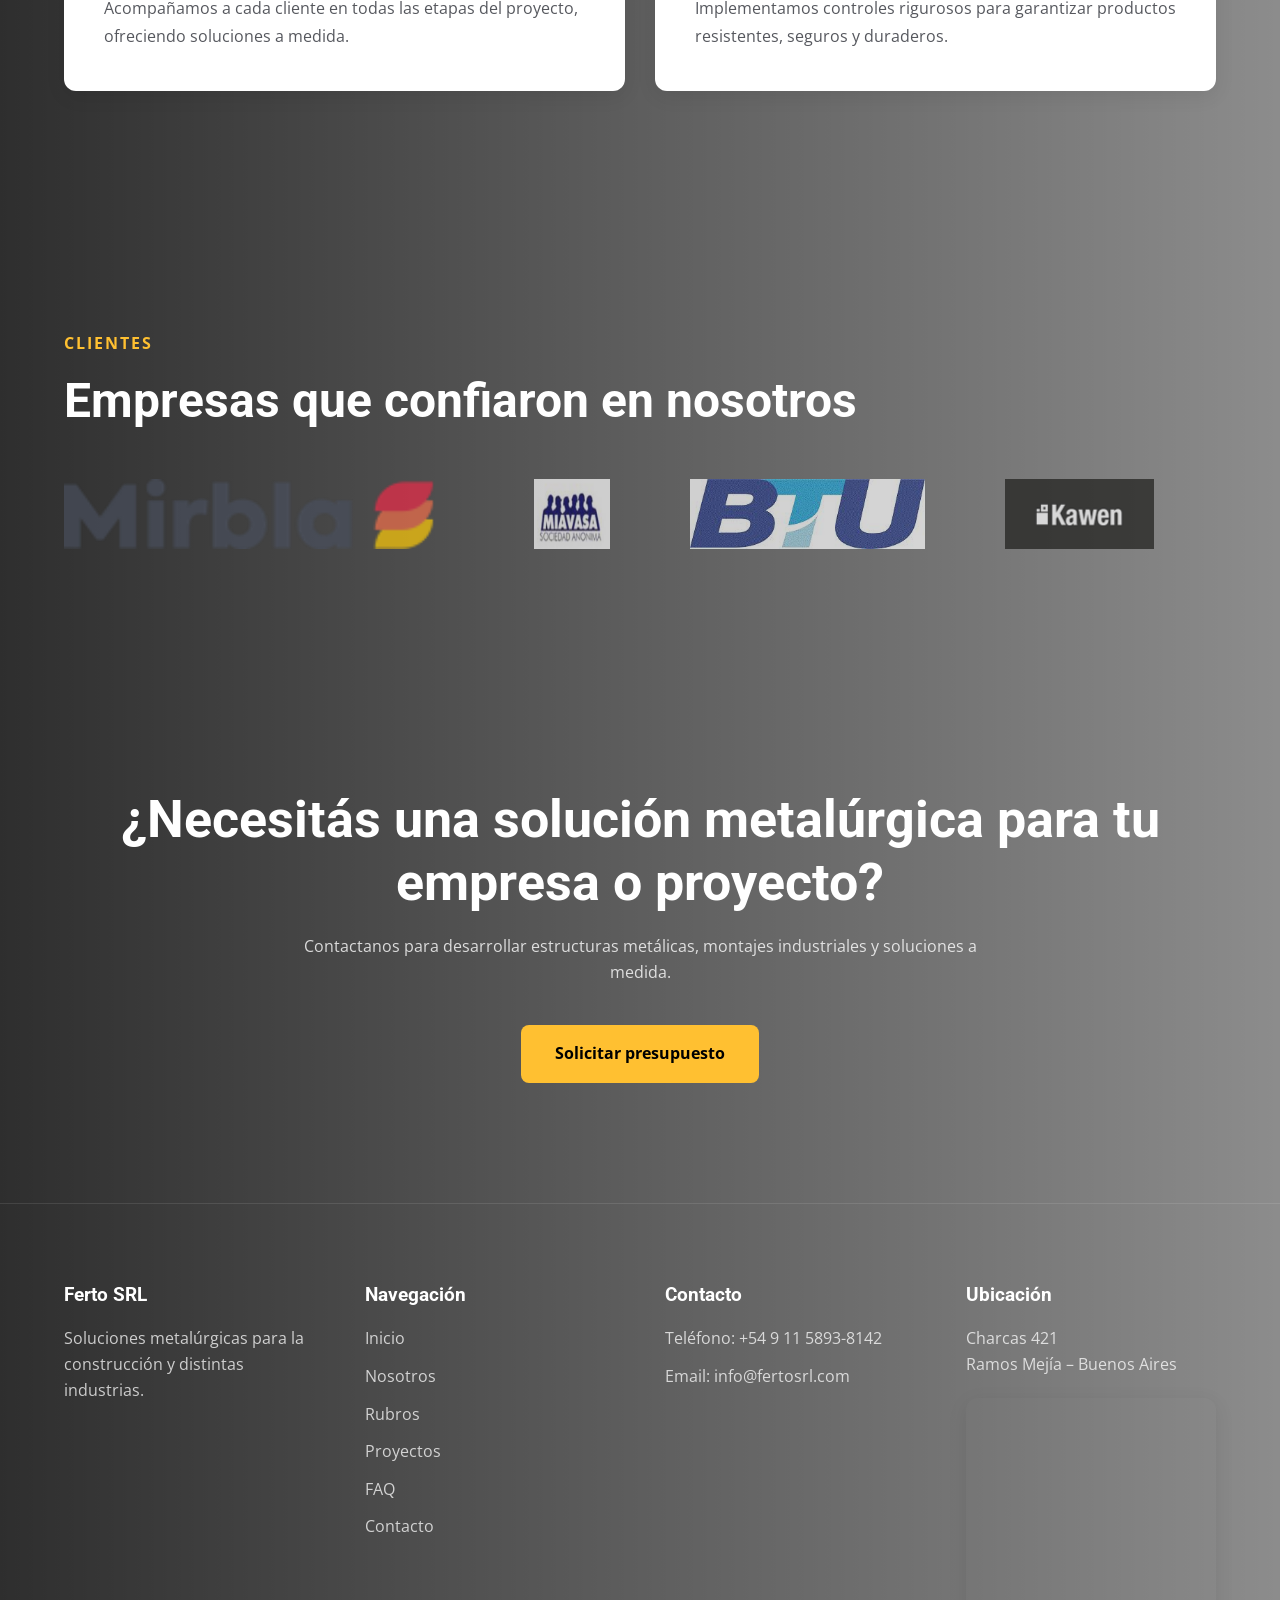
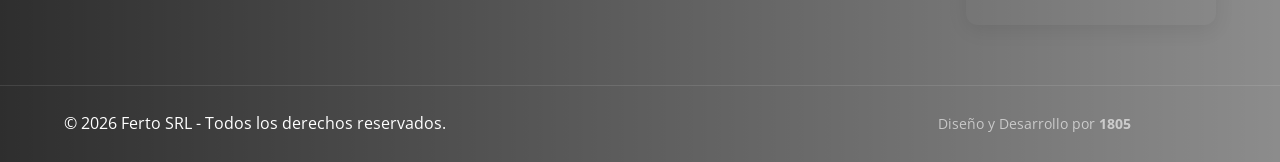
==== commit 290c6548: "Actualizacion Ultimos cambios Ultimas modificaciones antes de subir a produccion." ====
--- a/index.html
+++ b/index.html
@@ -15,6 +15,8 @@
 
     <meta name="description"
         content="Ferto SRL brinda soluciones metalúrgicas industriales, estructuras metálicas, montajes y mantenimiento industrial.">
+
+    <link rel="icon" href="img/logo-ferto.png">
 
 
     <!-- GOOGLE FONTS -->
@@ -220,7 +222,7 @@
                     <a href="rubros.html#mobiliario-urbano" class="service-card-link">
                         <article class="service-card">
 
-                            <img src="img/rubros/mobiliario-para-espacios-publicos.jpg"
+                            <img src="img/rubros/mobiliario-para-espacios-publicos.png"
                                 alt="Mobiliario para espacios públicos">
 
                             <div class="service-card-content">
@@ -594,7 +596,7 @@
 
     </main>
 
-    <a href="https://wa.me/54911XXXXXXXX?text=Hola,%20quiero%20solicitar%20un%20presupuesto" class="whatsapp-float"
+    <a href="https://wa.me/5491158938142?text=Hola%20Ferto%20SRL%20necesito%20que%20me%20pasen%20un%20presupuesto%20para%20mi%20proyecto" class="whatsapp-float"
         target="_blank" aria-label="WhatsApp">
 
         <i class="fa-brands fa-whatsapp"></i>
--- a/css/style.css
+++ b/css/style.css
@@ -324,7 +324,43 @@
     margin-top: 60px;
     border-top: 1px solid rgba(255, 255, 255, 0.1);
     padding: 25px 0;
-    text-align: center;
+}
+
+.footer-bottom-content {
+    display: flex;
+    justify-content: space-between;
+    align-items: center;
+    flex-wrap: wrap;
+    gap: 15px;
+}
+
+.developer-credit, .developer-credit a {
+    color: rgba(255, 255, 255, 0.6);
+    font-size: 14px;
+    transition: var(--transition);
+}
+
+.developer-credit {
+    padding-right: 85px;
+}
+
+.developer-credit a {
+    font-weight: 700;
+}
+
+.developer-credit a:hover {
+    color: var(--color-yellow);
+}
+
+@media (max-width: 768px) {
+    .footer-bottom-content {
+        flex-direction: column;
+        text-align: center;
+        justify-content: center;
+    }
+    .developer-credit {
+        padding-right: 0;
+    }
 }
 
 /* =========================
@@ -1152,7 +1188,7 @@
 
 .faq-item {
 
-    border-bottom: 1px solid #e5e5e5;
+    border-bottom: 1px solid rgba(255, 255, 255, 0.1);
 
 }
 
@@ -1176,6 +1212,8 @@
 
     font-weight: 700;
 
+    color: var(--color-white);
+
     text-align: left;
 
     cursor: pointer;
@@ -1206,7 +1244,7 @@
 
     padding-bottom: 30px;
 
-    color: var(--color-gray);
+    color: rgba(255, 255, 255, 0.85);
 
 }
 
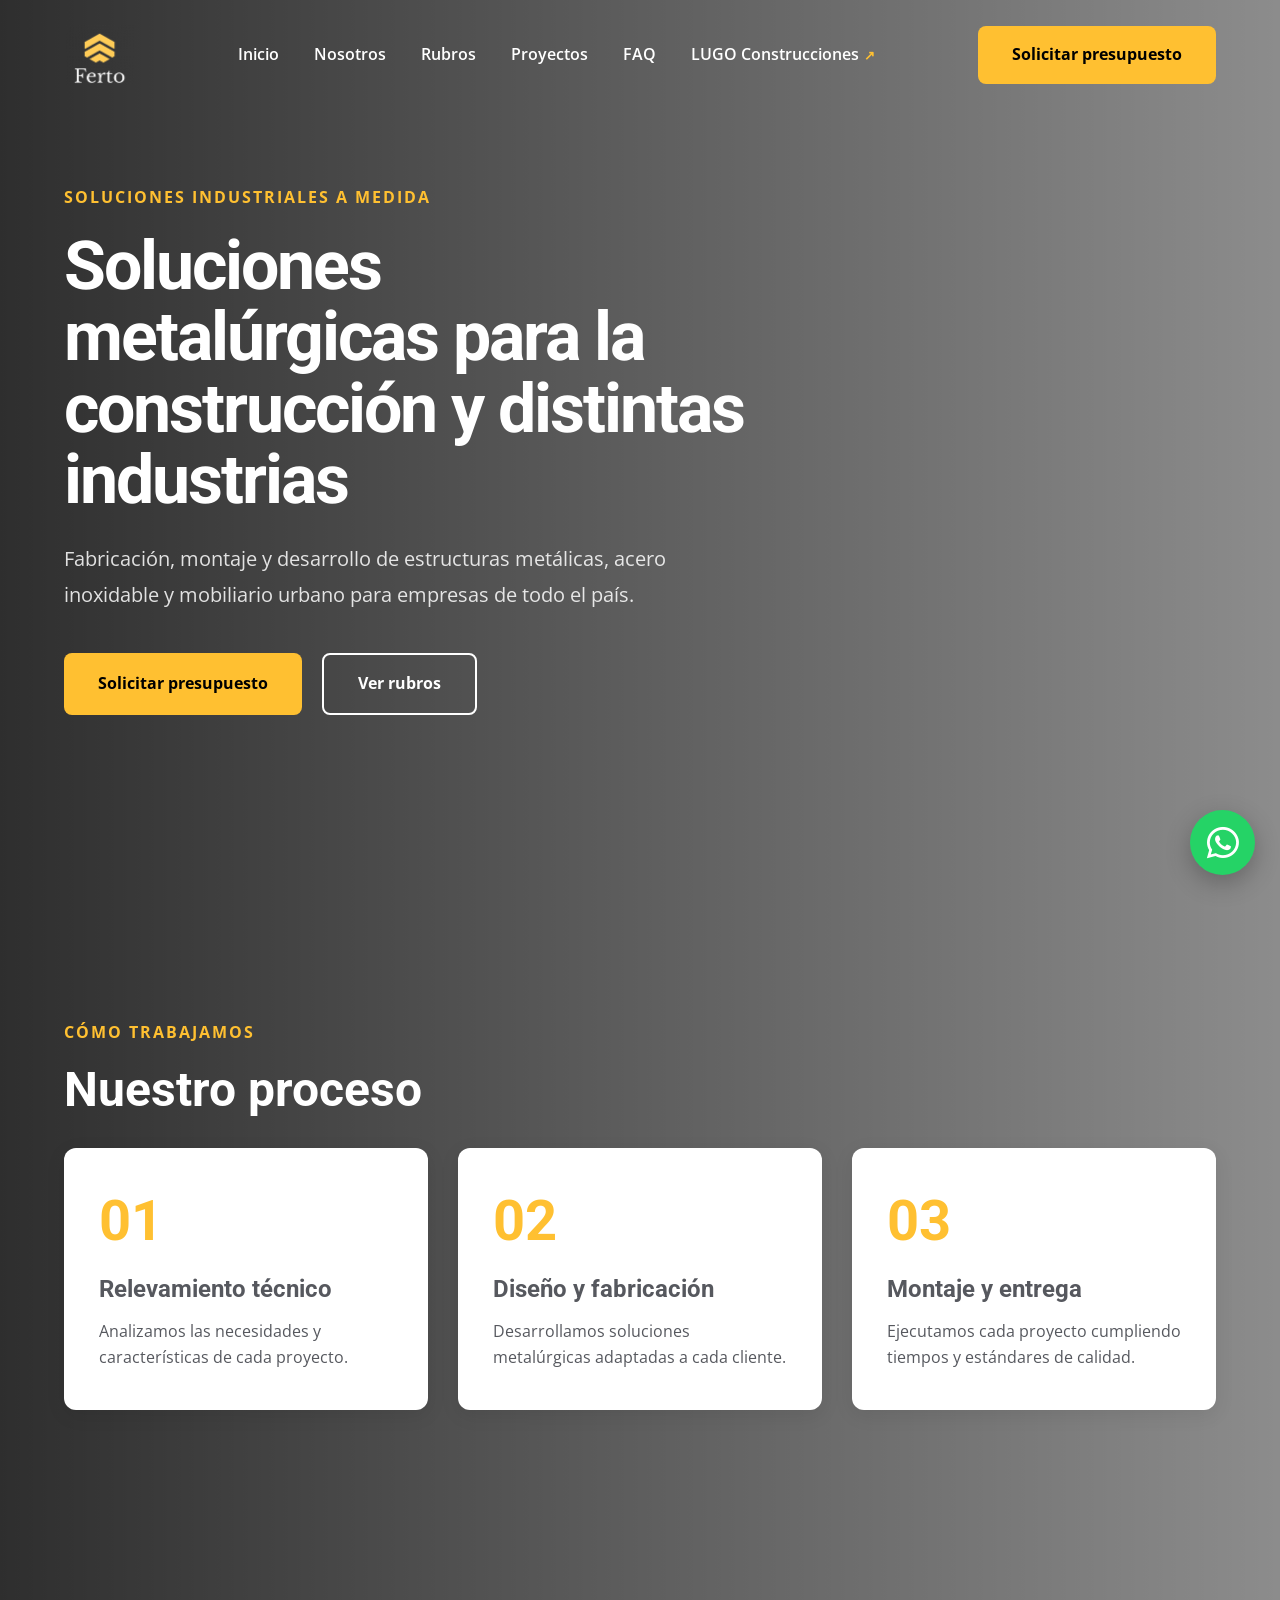
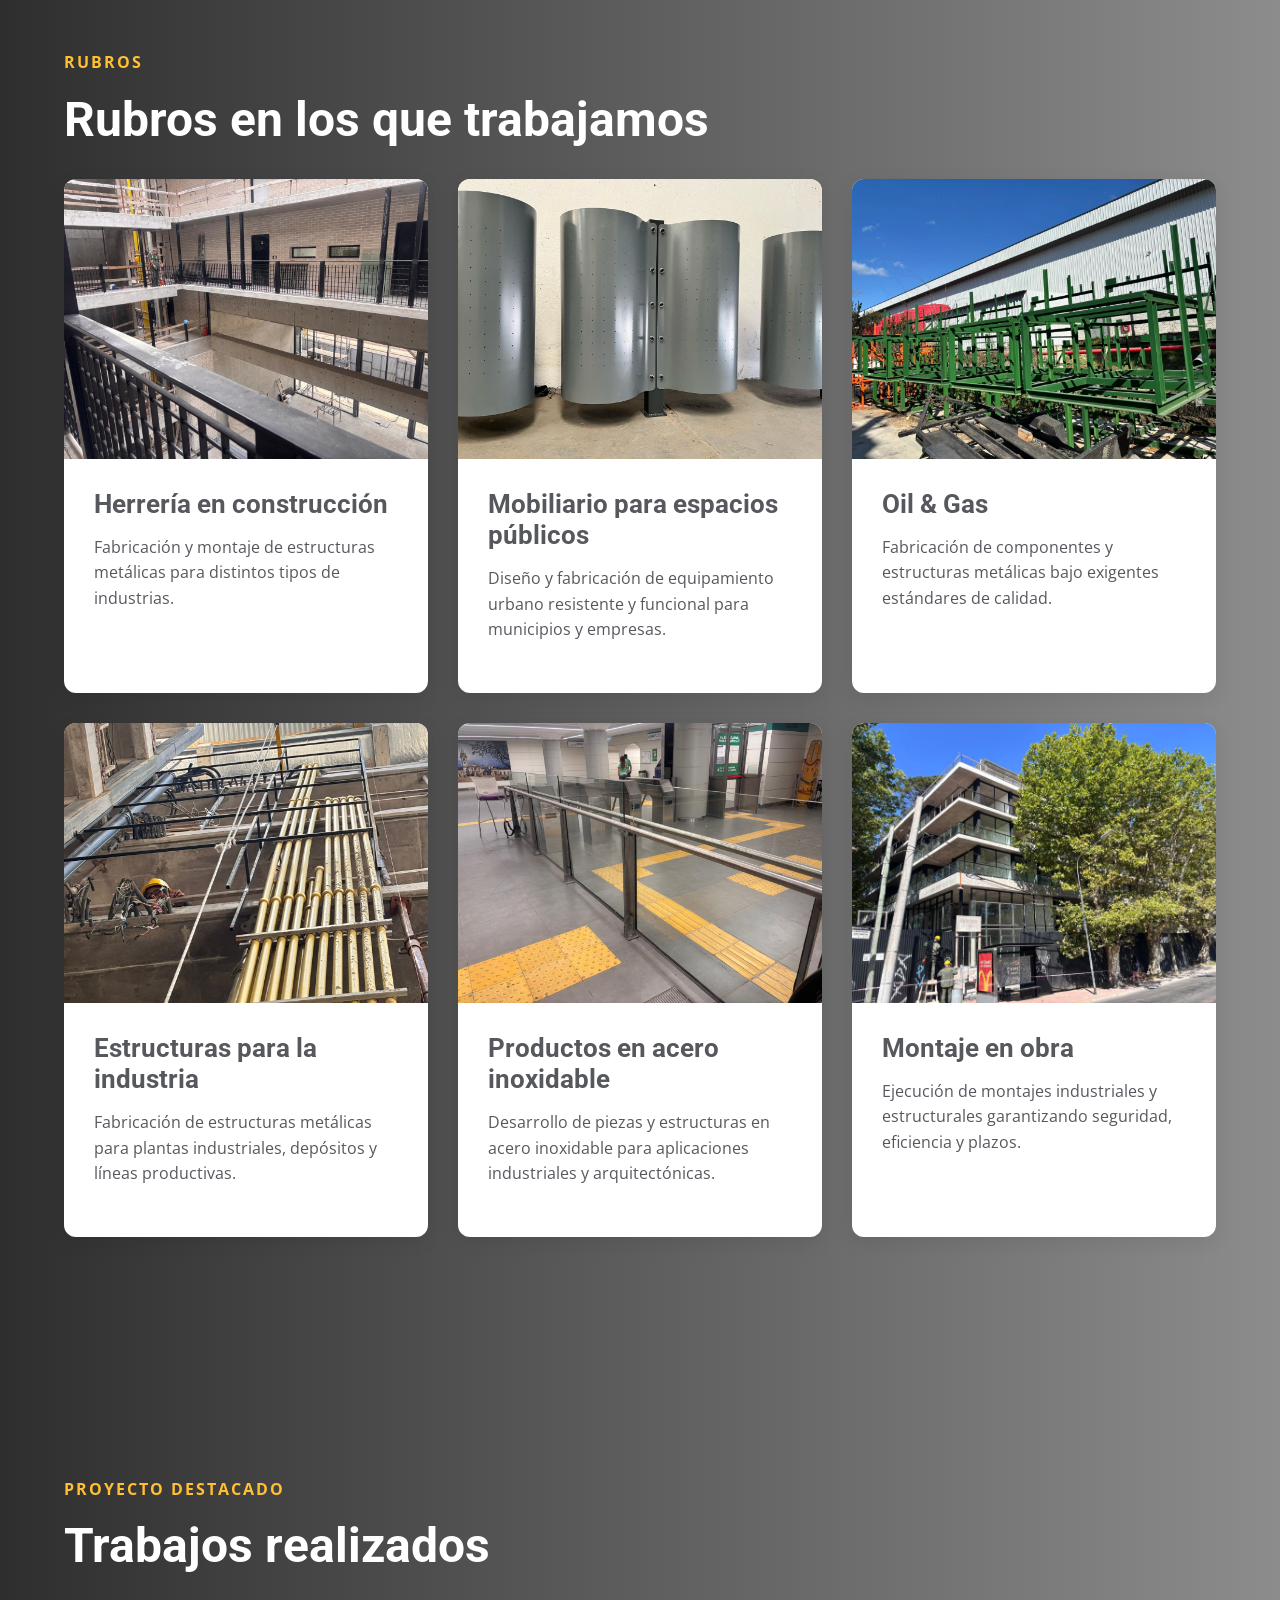
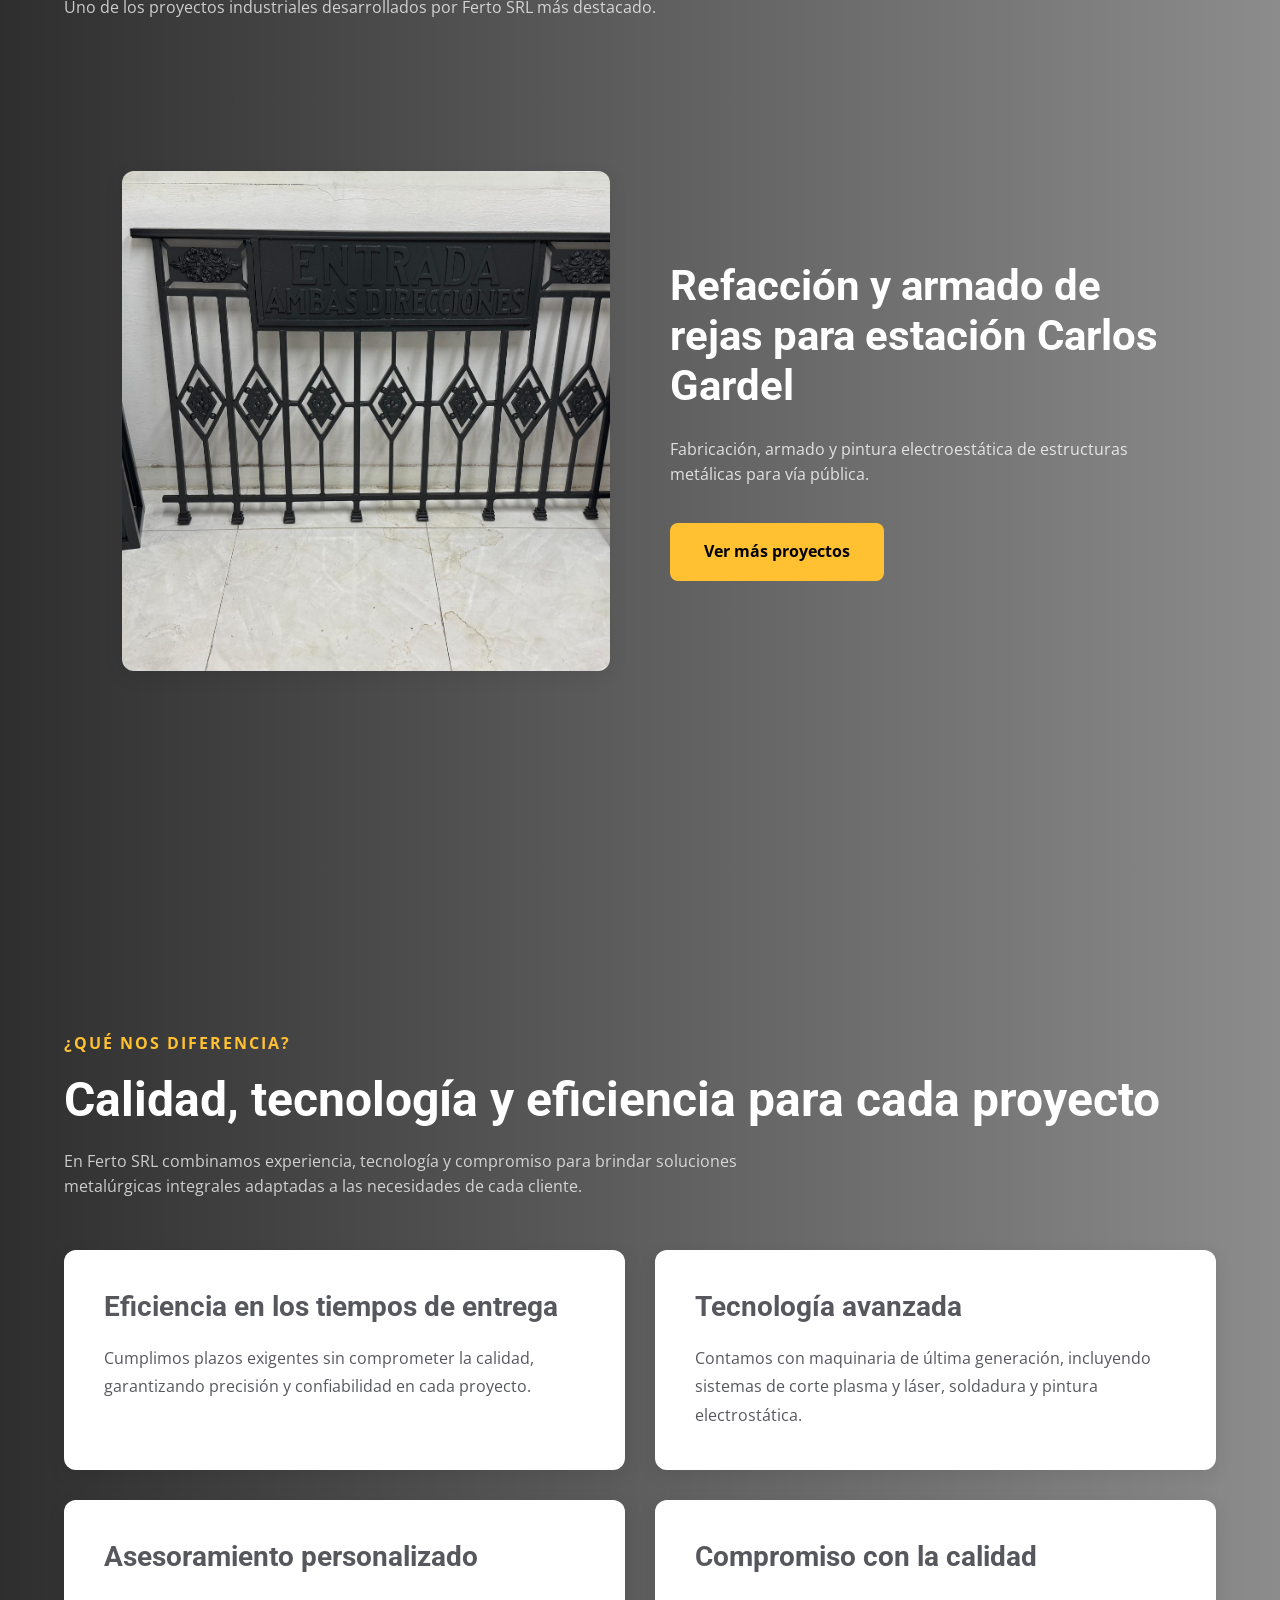
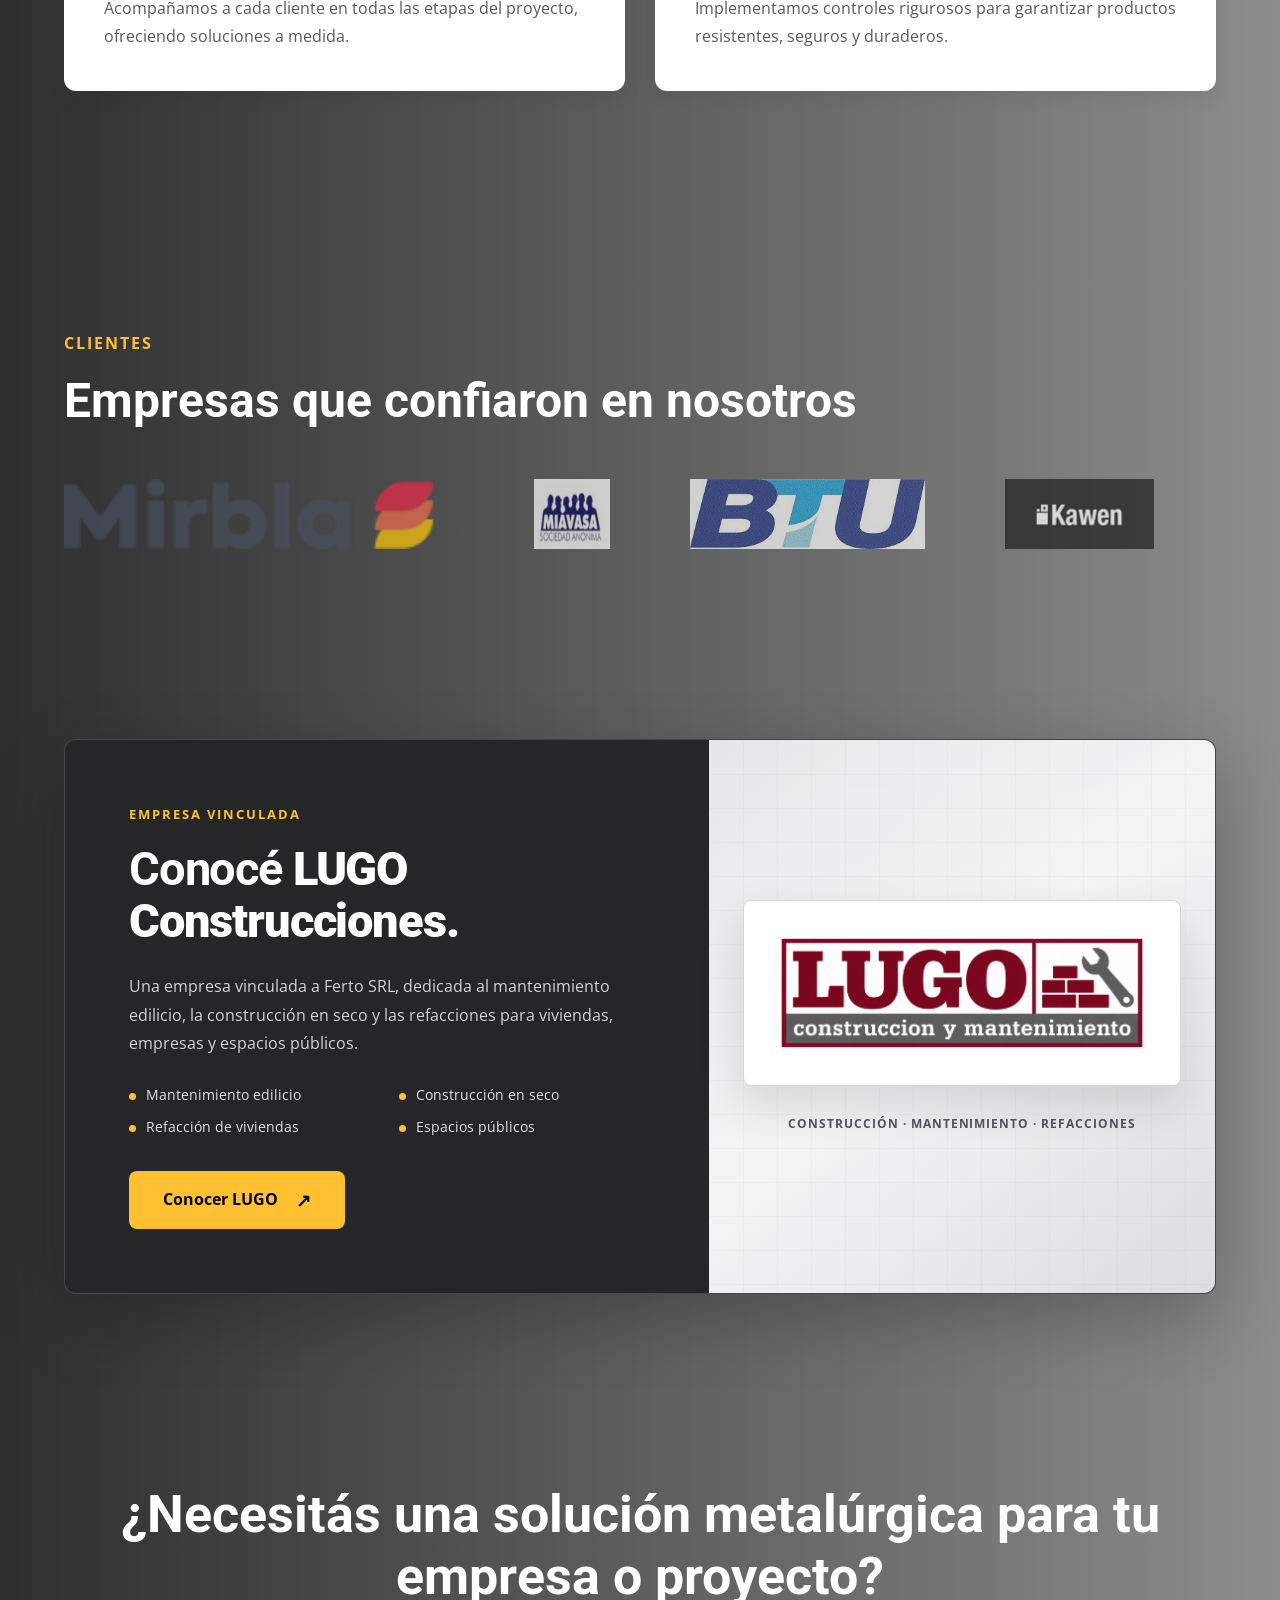
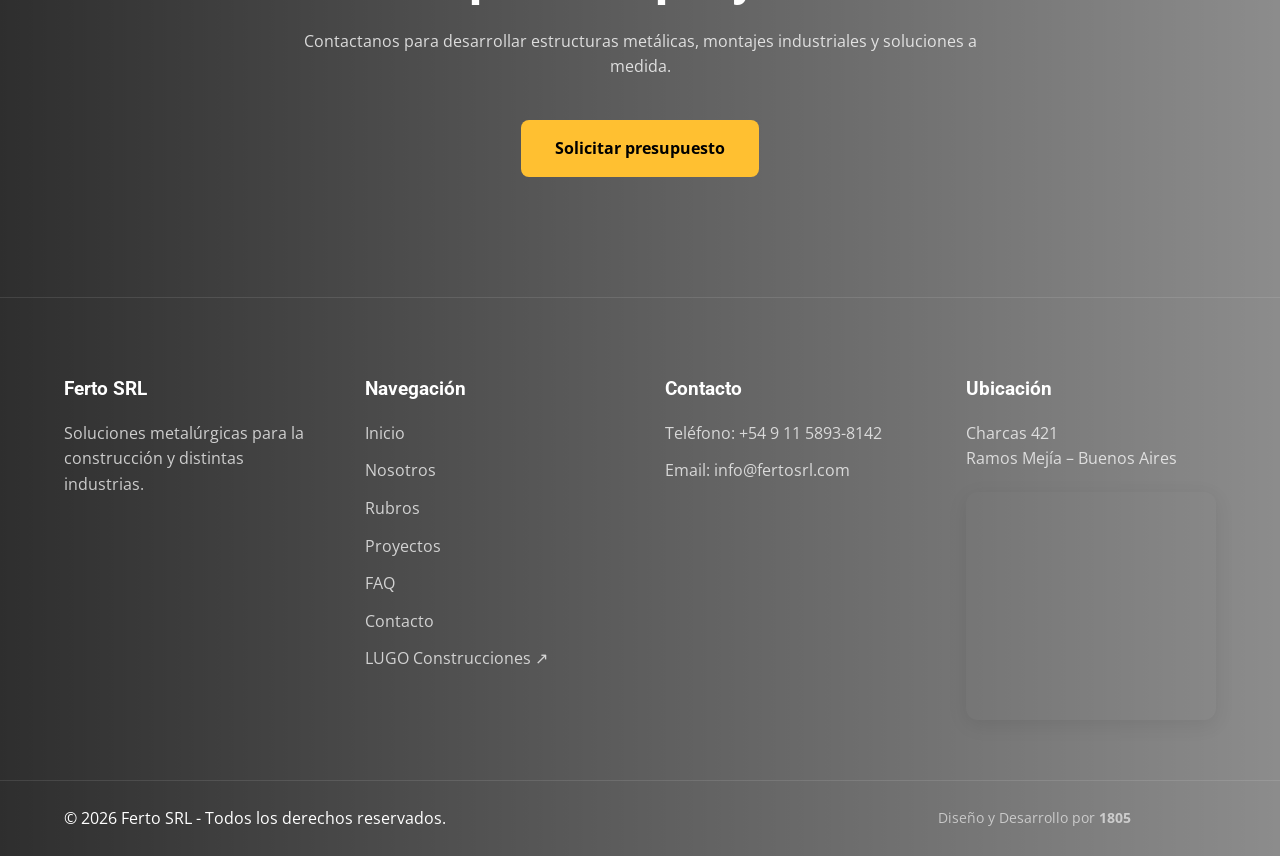
==== commit 119a3e32: "Integracion de LUGO QUÉ SE INTEGRÓ - En el inicio de Ferto (index.html), bloque "Empresa vinculada"" ====
--- a/index.html
+++ b/index.html
@@ -1,616 +1,659 @@
-<!DOCTYPE html>
-<html lang="es">
-
-<head>
-
-    <!-- META -->
-
-    <meta charset="UTF-8">
-    <meta name="viewport" content="width=device-width, initial-scale=1.0">
-
-
-    <!-- SEO -->
-
-    <title>Ferto SRL | Soluciones Metalúrgicas Industriales</title>
-
-    <meta name="description"
-        content="Ferto SRL brinda soluciones metalúrgicas industriales, estructuras metálicas, montajes y mantenimiento industrial.">
-
-    <link rel="icon" href="img/logo-ferto.png">
-
-
-    <!-- GOOGLE FONTS -->
-
-    <link rel="preconnect" href="https://fonts.googleapis.com">
-
-    <link rel="preconnect" href="https://fonts.gstatic.com" crossorigin>
-
-    <link
-        href="https://fonts.googleapis.com/css2?family=Open+Sans:wght@400;500;600;700&family=Roboto:wght@400;500;700;900&display=swap"
-        rel="stylesheet">
-
-
-    <!-- CSS -->
-
-    <link rel="stylesheet" href="css/variables.css">
-    <link rel="stylesheet" href="css/style.css">
-    <link rel="stylesheet" href="css/responsive.css">
-
-    <!-- WHATSAPP -->
-    <link rel="stylesheet" href="https://cdnjs.cloudflare.com/ajax/libs/font-awesome/6.5.2/css/all.min.css">
-
-</head>
-
-<body>
-
-    <!-- HEADER -->
-
-    <div id="header"></div>
-
-
-    <!-- MAIN -->
-
-    <main>
-
-        <!-- HERO -->
-
-        <section class="hero fade-in">
-
-            <div class="hero-overlay"></div>
-
-            <div class="container hero-container">
-
-                <div class="hero-content">
-
-                    <span>
-                        Soluciones industriales a medida
-                    </span>
-
-                    <h1>
-                        Soluciones metalúrgicas
-                        para la construcción y distintas industrias
-                    </h1>
-
-                    <p>
-                        Fabricación, montaje y desarrollo de estructuras metálicas,
-                        acero inoxidable y mobiliario urbano para empresas
-                        de todo el país.
-                    </p>
-
-                    <div class="hero-buttons">
-
-                        <a href="contacto.html" class="btn btn-primary">
-                            Solicitar presupuesto
-                        </a>
-
-                        <a href="rubros.html" class="btn btn-secondary">
-                            Ver rubros
-                        </a>
-
-                    </div>
-
-                </div>
-
-            </div>
-
-        </section>
-
-        <!-- PROCESS -->
-
-        <section class="process-section fade-in">
-
-            <div class="container">
-
-                <div class="section-title">
-
-                    <span>
-                        Cómo trabajamos
-                    </span>
-
-                    <h2>
-                        Nuestro proceso
-                    </h2>
-
-                </div>
-
-
-                <!-- GRID -->
-
-                <div class="process-grid">
-
-                    <div class="process-card">
-
-                        <h3>01</h3>
-
-                        <h4>
-                            Relevamiento técnico
-                        </h4>
-
-                        <p>
-                            Analizamos las necesidades
-                            y características de cada proyecto.
-                        </p>
-
-                    </div>
-
-
-                    <div class="process-card">
-
-                        <h3>02</h3>
-
-                        <h4>
-                            Diseño y fabricación
-                        </h4>
-
-                        <p>
-                            Desarrollamos soluciones metalúrgicas
-                            adaptadas a cada cliente.
-                        </p>
-
-                    </div>
-
-
-                    <div class="process-card">
-
-                        <h3>03</h3>
-
-                        <h4>
-                            Montaje y entrega
-                        </h4>
-
-                        <p>
-                            Ejecutamos cada proyecto
-                            cumpliendo tiempos y estándares de calidad.
-                        </p>
-
-                    </div>
-
-                </div>
-
-            </div>
-
-        </section>
-
-
-        <!-- RUBROS -->
-
-        <section class="services-section fade-in">
-
-            <div class="container">
-
-                <!-- SECTION TITLE -->
-
-                <div class="section-title">
-
-                    <span>
-                        Rubros
-                    </span>
-
-                    <h2>Rubros en los que trabajamos</h2>
-
-                </div>
-
-
-                <!-- SERVICES GRID -->
-
-                <div class="services-grid">
-
-                    <!-- CARD -->
-                    <a href="rubros.html#herreria-construccion" class="service-card-link">
-
-                        <article class="service-card">
-
-                            <img src="img/rubros/herreria-en-construccion.jpg" alt="Herrería en construcción">
-
-                            <div class="service-card-content">
-
-                                <h3>
-                                    Herrería en construcción
-                                </h3>
-
-                                <p>
-                                    Fabricación y montaje de estructuras metálicas para distintos tipos de industrias.
-                                </p>
-
-                            </div>
-
-                        </article>
-                    </a>
-
-
-                    <!-- CARD -->
-                    <a href="rubros.html#mobiliario-urbano" class="service-card-link">
-                        <article class="service-card">
-
-                            <img src="img/rubros/mobiliario-para-espacios-publicos.png"
-                                alt="Mobiliario para espacios públicos">
-
-                            <div class="service-card-content">
-
-                                <h3>
-                                    Mobiliario para espacios públicos
-                                </h3>
-
-                                <p>
-                                    Diseño y fabricación de equipamiento urbano resistente y funcional para municipios y empresas.
-                                </p>
-
-                            </div>
-
-                        </article>
-                    </a>
-
-
-                    <!-- CARD -->
-
-                    <a href="rubros.html#oil-gas" class="service-card-link">
-                        <article class="service-card">
-
-                            <img src="img/rubros/oil-gas.jpg" alt="Oil & Gas">
-
-                            <div class="service-card-content">
-
-                                <h3>
-                                    Oil & Gas
-                                </h3>
-
-                                <p>
-                                    Fabricación de componentes y estructuras metálicas bajo exigentes estándares de calidad.
-                                </p>
-
-                            </div>
-
-                        </article>
-                    </a>
-
-
-                    <!-- CARD -->
-
-                    <a href="rubros.html#estructuras-industriales" class="service-card-link">
-
-                        <article class="service-card">
-
-                            <img src="img/rubros/estructuras-para-la-industria.jpg" alt="Estructuras para la industria">
-
-                            <div class="service-card-content">
-
-                                <h3>
-                                    Estructuras para la industria
-                                </h3>
-
-                                <p>
-                                    Fabricación de estructuras metálicas para plantas industriales, depósitos y líneas productivas.
-                                </p>
-
-                            </div>
-
-                        </article>
-                    </a>
-
-
-                    <!-- CARD -->
-
-                    <a href="rubros.html#acero-inoxidable" class="service-card-link">
-
-                        <article class="service-card">
-
-                            <img src="img/rubros/productos-en-acero-inoxidable.jpg" alt="Productos en acero inoxidable">
-
-                            <div class="service-card-content">
-
-                                <h3>
-                                    Productos en acero inoxidable
-                                </h3>
-
-                                <p>
-                                    Desarrollo de piezas y estructuras en acero inoxidable para aplicaciones industriales y arquitectónicas.
-                                </p>
-
-                            </div>
-
-                        </article>
-
-                    </a>
-
-                    <!-- CARD -->
-
-                    <a href="rubros.html#montaje-obra" class="service-card-link">
-                        <article class="service-card">
-
-                            <img src="img/rubros/montaje-en-obra.jpg" alt="Montaje en obra">
-
-                            <div class="service-card-content">
-
-                                <h3>
-                                    Montaje en obra
-                                </h3>
-
-                                <p>
-                                    Ejecución de montajes industriales y estructurales garantizando seguridad, eficiencia y plazos.
-                                </p>
-
-                            </div>
-
-                        </article>
-                    </a>
-
-                </div>
-
-            </div>
-
-        </section>
-
-        <!-- PROYECTOS -->
-
-        <section class="projects-section fade-in">
-
-            <div class="container">
-
-                <!-- TITLE -->
-
-                <div class="section-title">
-
-                    <span>
-                        Proyecto destacado
-                    </span>
-
-                    <h2>
-                        Trabajos realizados
-                    </h2>
-
-                    <p>
-                        Uno de los proyectos industriales desarrollados por Ferto SRL más destacado.
-                    </p>
-
-                </div>
-
-                <section class="featured-project-section fade-in">
-
-                    <div class="container featured-project-container">
-
-                        <div class="featured-project-image">
-
-                            <img src="img/proyectos/carlos-gardel.jpg" alt="Proyecto Carlos Gardel">
-
-                        </div>
-
-                        <div class="featured-project-content">
-
-                            <h2>
-                                Refacción y armado de rejas
-                                para estación Carlos Gardel
-                            </h2>
-
-                            <p>
-                                Fabricación, armado y pintura electroestática
-                                de estructuras metálicas para vía pública.
-                            </p>
-
-                            <a href="proyectos.html" class="btn btn-primary">
-
-                                Ver más proyectos
-
-                            </a>
-
-                        </div>
-
-                    </div>
-
-                </section>
-
-
-            </div>
-
-        </section>
-
-                <!-- DIFFERENCE -->
-
-        <section class="difference-section fade-in">
-
-            <div class="container">
-
-                <!-- TITLE -->
-
-                <div class="section-title">
-
-                    <span>
-                        ¿Qué nos diferencia?
-                    </span>
-
-                    <h2>
-                        Calidad, tecnología y eficiencia
-                        para cada proyecto
-                    </h2>
-
-                    <p>
-                        En Ferto SRL combinamos experiencia,
-                        tecnología y compromiso para brindar
-                        soluciones metalúrgicas integrales
-                        adaptadas a las necesidades de cada cliente.
-                    </p>
-
-                </div>
-
-
-                <!-- GRID -->
-
-                <div class="difference-grid">
-
-                    <!-- CARD -->
-
-                    <article class="difference-card">
-
-                        <h3>
-                            Eficiencia en los tiempos de entrega
-                        </h3>
-
-                        <p>
-                            Cumplimos plazos exigentes sin comprometer
-                            la calidad, garantizando precisión
-                            y confiabilidad en cada proyecto.
-                        </p>
-
-                    </article>
-
-
-                    <!-- CARD -->
-
-                    <article class="difference-card">
-
-                        <h3>
-                            Tecnología avanzada
-                        </h3>
-
-                        <p>
-                            Contamos con maquinaria de última generación,
-                            incluyendo sistemas de corte plasma y láser,
-                            soldadura y pintura electrostática.
-                        </p>
-
-                    </article>
-
-
-                    <!-- CARD -->
-
-                    <article class="difference-card">
-
-                        <h3>
-                            Asesoramiento personalizado
-                        </h3>
-
-                        <p>
-                            Acompañamos a cada cliente
-                            en todas las etapas del proyecto,
-                            ofreciendo soluciones a medida.
-                        </p>
-
-                    </article>
-
-
-                    <!-- CARD -->
-
-                    <article class="difference-card">
-
-                        <h3>
-                            Compromiso con la calidad
-                        </h3>
-
-                        <p>
-                            Implementamos controles rigurosos
-                            para garantizar productos resistentes,
-                            seguros y duraderos.
-                        </p>
-
-                    </article>
-
-                </div>
-
-            </div>
-
-        </section>
-
-        <!-- Clientes -->
-
-        <section class="clients-section fade-in">
-
-            <div class="container">
-
-                <div class="section-title">
-
-                    <span>
-                        Clientes
-                    </span>
-
-                    <h2>
-                        Empresas que confiaron en nosotros
-                    </h2>
-
-                </div>
-
-                <div class="clients-slider">
-
-                    <div class="clients-track">
-
-                        <img src="img/clientes/cliente-1.png" alt="">
-                        <img src="img/clientes/cliente-2.png" alt="">
-                        <img src="img/clientes/cliente-3.png" alt="">
-                        <img src="img/clientes/cliente-4.png" alt="">
-                        <img src="img/clientes/cliente-5.png" alt="">
-                        <img src="img/clientes/cliente-6.png" alt="">
-                        <img src="img/clientes/cliente-7.png" alt="">
-                        <img src="img/clientes/cliente-8.png" alt="">
-                        <img src="img/clientes/cliente-9.png" alt="">
-                        <img src="img/clientes/cliente-10.png" alt="">
-                        <img src="img/clientes/cliente-11.png" alt="">
-
-                        <!-- DUPLICADOS -->
-
-                        <img src="img/clientes/cliente-1.png" alt="">
-                        <img src="img/clientes/cliente-2.png" alt="">
-                        <img src="img/clientes/cliente-3.png" alt="">
-                        <img src="img/clientes/cliente-4.png" alt="">
-                        <img src="img/clientes/cliente-5.png" alt="">
-                        <img src="img/clientes/cliente-6.png" alt="">
-                        <img src="img/clientes/cliente-7.png" alt="">
-                        <img src="img/clientes/cliente-8.png" alt="">
-                        <img src="img/clientes/cliente-9.png" alt="">
-                        <img src="img/clientes/cliente-10.png" alt="">
-                        <img src="img/clientes/cliente-11.png" alt="">
-
-                    </div>
-
-                </div>
-
-            </div>
-
-        </section>
-
-
-
-        <!-- CTA -->
-
-        <section class="cta-section fade-in">
-
-            <div class="container">
-
-                <div class="cta-box">
-
-                    <h2>
-                        ¿Necesitás una solución metalúrgica para tu empresa o proyecto?
-                    </h2>
-
-                    <p>
-                        Contactanos para desarrollar estructuras metálicas,
-                        montajes industriales y soluciones a medida.
-                    </p>
-
-                    <a href="contacto.html" class="btn btn-primary">
-                        Solicitar presupuesto
-                    </a>
-
-                </div>
-
-            </div>
-
-        </section>
-
-    </main>
-
-    <a href="https://wa.me/5491158938142?text=Hola%20Ferto%20SRL%20necesito%20que%20me%20pasen%20un%20presupuesto%20para%20mi%20proyecto" class="whatsapp-float"
-        target="_blank" aria-label="WhatsApp">
-
-        <i class="fa-brands fa-whatsapp"></i>
-
-    </a>
-    <!-- FOOTER -->
-
-    <div id="footer"></div>
-
-
-    <!-- JS -->
-
-    <script src="js/main.js"></script>
-
-</body>
-
+<!DOCTYPE html>
+<html lang="es">
+
+<head>
+
+    <!-- META -->
+
+    <meta charset="UTF-8">
+    <meta name="viewport" content="width=device-width, initial-scale=1.0">
+
+
+    <!-- SEO -->
+
+    <title>Ferto SRL | Soluciones Metalúrgicas Industriales</title>
+
+    <meta name="description"
+        content="Ferto SRL brinda soluciones metalúrgicas industriales, estructuras metálicas, montajes y mantenimiento industrial.">
+
+    <link rel="icon" href="img/logo-ferto.png">
+
+
+    <!-- GOOGLE FONTS -->
+
+    <link rel="preconnect" href="https://fonts.googleapis.com">
+
+    <link rel="preconnect" href="https://fonts.gstatic.com" crossorigin>
+
+    <link
+        href="https://fonts.googleapis.com/css2?family=Open+Sans:wght@400;500;600;700&family=Roboto:wght@400;500;700;900&display=swap"
+        rel="stylesheet">
+
+
+    <!-- CSS -->
+
+    <link rel="stylesheet" href="css/variables.css">
+    <link rel="stylesheet" href="css/style.css">
+    <link rel="stylesheet" href="css/responsive.css">
+    <link rel="stylesheet" href="css/ferto-lugo.css">
+
+    <!-- WHATSAPP -->
+    <link rel="stylesheet" href="https://cdnjs.cloudflare.com/ajax/libs/font-awesome/6.5.2/css/all.min.css">
+
+</head>
+
+<body>
+
+    <!-- HEADER -->
+
+    <div id="header"></div>
+
+
+    <!-- MAIN -->
+
+    <main>
+
+        <!-- HERO -->
+
+        <section class="hero fade-in">
+
+            <div class="hero-overlay"></div>
+
+            <div class="container hero-container">
+
+                <div class="hero-content">
+
+                    <span>
+                        Soluciones industriales a medida
+                    </span>
+
+                    <h1>
+                        Soluciones metalúrgicas
+                        para la construcción y distintas industrias
+                    </h1>
+
+                    <p>
+                        Fabricación, montaje y desarrollo de estructuras metálicas,
+                        acero inoxidable y mobiliario urbano para empresas
+                        de todo el país.
+                    </p>
+
+                    <div class="hero-buttons">
+
+                        <a href="contacto.html" class="btn btn-primary">
+                            Solicitar presupuesto
+                        </a>
+
+                        <a href="rubros.html" class="btn btn-secondary">
+                            Ver rubros
+                        </a>
+
+                    </div>
+
+                </div>
+
+            </div>
+
+        </section>
+
+        <!-- PROCESS -->
+
+        <section class="process-section fade-in">
+
+            <div class="container">
+
+                <div class="section-title">
+
+                    <span>
+                        Cómo trabajamos
+                    </span>
+
+                    <h2>
+                        Nuestro proceso
+                    </h2>
+
+                </div>
+
+
+                <!-- GRID -->
+
+                <div class="process-grid">
+
+                    <div class="process-card">
+
+                        <h3>01</h3>
+
+                        <h4>
+                            Relevamiento técnico
+                        </h4>
+
+                        <p>
+                            Analizamos las necesidades
+                            y características de cada proyecto.
+                        </p>
+
+                    </div>
+
+
+                    <div class="process-card">
+
+                        <h3>02</h3>
+
+                        <h4>
+                            Diseño y fabricación
+                        </h4>
+
+                        <p>
+                            Desarrollamos soluciones metalúrgicas
+                            adaptadas a cada cliente.
+                        </p>
+
+                    </div>
+
+
+                    <div class="process-card">
+
+                        <h3>03</h3>
+
+                        <h4>
+                            Montaje y entrega
+                        </h4>
+
+                        <p>
+                            Ejecutamos cada proyecto
+                            cumpliendo tiempos y estándares de calidad.
+                        </p>
+
+                    </div>
+
+                </div>
+
+            </div>
+
+        </section>
+
+
+        <!-- RUBROS -->
+
+        <section class="services-section fade-in">
+
+            <div class="container">
+
+                <!-- SECTION TITLE -->
+
+                <div class="section-title">
+
+                    <span>
+                        Rubros
+                    </span>
+
+                    <h2>Rubros en los que trabajamos</h2>
+
+                </div>
+
+
+                <!-- SERVICES GRID -->
+
+                <div class="services-grid">
+
+                    <!-- CARD -->
+                    <a href="rubros.html#herreria-construccion" class="service-card-link">
+
+                        <article class="service-card">
+
+                            <img src="img/rubros/herreria-en-construccion.jpg" alt="Herrería en construcción">
+
+                            <div class="service-card-content">
+
+                                <h3>
+                                    Herrería en construcción
+                                </h3>
+
+                                <p>
+                                    Fabricación y montaje de estructuras metálicas para distintos tipos de industrias.
+                                </p>
+
+                            </div>
+
+                        </article>
+                    </a>
+
+
+                    <!-- CARD -->
+                    <a href="rubros.html#mobiliario-urbano" class="service-card-link">
+                        <article class="service-card">
+
+                            <img src="img/rubros/mobiliario-para-espacios-publicos.png"
+                                alt="Mobiliario para espacios públicos">
+
+                            <div class="service-card-content">
+
+                                <h3>
+                                    Mobiliario para espacios públicos
+                                </h3>
+
+                                <p>
+                                    Diseño y fabricación de equipamiento urbano resistente y funcional para municipios y empresas.
+                                </p>
+
+                            </div>
+
+                        </article>
+                    </a>
+
+
+                    <!-- CARD -->
+
+                    <a href="rubros.html#oil-gas" class="service-card-link">
+                        <article class="service-card">
+
+                            <img src="img/rubros/oil-gas.jpg" alt="Oil & Gas">
+
+                            <div class="service-card-content">
+
+                                <h3>
+                                    Oil & Gas
+                                </h3>
+
+                                <p>
+                                    Fabricación de componentes y estructuras metálicas bajo exigentes estándares de calidad.
+                                </p>
+
+                            </div>
+
+                        </article>
+                    </a>
+
+
+                    <!-- CARD -->
+
+                    <a href="rubros.html#estructuras-industriales" class="service-card-link">
+
+                        <article class="service-card">
+
+                            <img src="img/rubros/estructuras-para-la-industria.jpg" alt="Estructuras para la industria">
+
+                            <div class="service-card-content">
+
+                                <h3>
+                                    Estructuras para la industria
+                                </h3>
+
+                                <p>
+                                    Fabricación de estructuras metálicas para plantas industriales, depósitos y líneas productivas.
+                                </p>
+
+                            </div>
+
+                        </article>
+                    </a>
+
+
+                    <!-- CARD -->
+
+                    <a href="rubros.html#acero-inoxidable" class="service-card-link">
+
+                        <article class="service-card">
+
+                            <img src="img/rubros/productos-en-acero-inoxidable.jpg" alt="Productos en acero inoxidable">
+
+                            <div class="service-card-content">
+
+                                <h3>
+                                    Productos en acero inoxidable
+                                </h3>
+
+                                <p>
+                                    Desarrollo de piezas y estructuras en acero inoxidable para aplicaciones industriales y arquitectónicas.
+                                </p>
+
+                            </div>
+
+                        </article>
+
+                    </a>
+
+                    <!-- CARD -->
+
+                    <a href="rubros.html#montaje-obra" class="service-card-link">
+                        <article class="service-card">
+
+                            <img src="img/rubros/montaje-en-obra.jpg" alt="Montaje en obra">
+
+                            <div class="service-card-content">
+
+                                <h3>
+                                    Montaje en obra
+                                </h3>
+
+                                <p>
+                                    Ejecución de montajes industriales y estructurales garantizando seguridad, eficiencia y plazos.
+                                </p>
+
+                            </div>
+
+                        </article>
+                    </a>
+
+                </div>
+
+            </div>
+
+        </section>
+
+        <!-- PROYECTOS -->
+
+        <section class="projects-section fade-in">
+
+            <div class="container">
+
+                <!-- TITLE -->
+
+                <div class="section-title">
+
+                    <span>
+                        Proyecto destacado
+                    </span>
+
+                    <h2>
+                        Trabajos realizados
+                    </h2>
+
+                    <p>
+                        Uno de los proyectos industriales desarrollados por Ferto SRL más destacado.
+                    </p>
+
+                </div>
+
+                <section class="featured-project-section fade-in">
+
+                    <div class="container featured-project-container">
+
+                        <div class="featured-project-image">
+
+                            <img src="img/proyectos/carlos-gardel.jpg" alt="Proyecto Carlos Gardel">
+
+                        </div>
+
+                        <div class="featured-project-content">
+
+                            <h2>
+                                Refacción y armado de rejas
+                                para estación Carlos Gardel
+                            </h2>
+
+                            <p>
+                                Fabricación, armado y pintura electroestática
+                                de estructuras metálicas para vía pública.
+                            </p>
+
+                            <a href="proyectos.html" class="btn btn-primary">
+
+                                Ver más proyectos
+
+                            </a>
+
+                        </div>
+
+                    </div>
+
+                </section>
+
+
+            </div>
+
+        </section>
+
+                <!-- DIFFERENCE -->
+
+        <section class="difference-section fade-in">
+
+            <div class="container">
+
+                <!-- TITLE -->
+
+                <div class="section-title">
+
+                    <span>
+                        ¿Qué nos diferencia?
+                    </span>
+
+                    <h2>
+                        Calidad, tecnología y eficiencia
+                        para cada proyecto
+                    </h2>
+
+                    <p>
+                        En Ferto SRL combinamos experiencia,
+                        tecnología y compromiso para brindar
+                        soluciones metalúrgicas integrales
+                        adaptadas a las necesidades de cada cliente.
+                    </p>
+
+                </div>
+
+
+                <!-- GRID -->
+
+                <div class="difference-grid">
+
+                    <!-- CARD -->
+
+                    <article class="difference-card">
+
+                        <h3>
+                            Eficiencia en los tiempos de entrega
+                        </h3>
+
+                        <p>
+                            Cumplimos plazos exigentes sin comprometer
+                            la calidad, garantizando precisión
+                            y confiabilidad en cada proyecto.
+                        </p>
+
+                    </article>
+
+
+                    <!-- CARD -->
+
+                    <article class="difference-card">
+
+                        <h3>
+                            Tecnología avanzada
+                        </h3>
+
+                        <p>
+                            Contamos con maquinaria de última generación,
+                            incluyendo sistemas de corte plasma y láser,
+                            soldadura y pintura electrostática.
+                        </p>
+
+                    </article>
+
+
+                    <!-- CARD -->
+
+                    <article class="difference-card">
+
+                        <h3>
+                            Asesoramiento personalizado
+                        </h3>
+
+                        <p>
+                            Acompañamos a cada cliente
+                            en todas las etapas del proyecto,
+                            ofreciendo soluciones a medida.
+                        </p>
+
+                    </article>
+
+
+                    <!-- CARD -->
+
+                    <article class="difference-card">
+
+                        <h3>
+                            Compromiso con la calidad
+                        </h3>
+
+                        <p>
+                            Implementamos controles rigurosos
+                            para garantizar productos resistentes,
+                            seguros y duraderos.
+                        </p>
+
+                    </article>
+
+                </div>
+
+            </div>
+
+        </section>
+
+        <!-- Clientes -->
+
+        <section class="clients-section fade-in">
+
+            <div class="container">
+
+                <div class="section-title">
+
+                    <span>
+                        Clientes
+                    </span>
+
+                    <h2>
+                        Empresas que confiaron en nosotros
+                    </h2>
+
+                </div>
+
+                <div class="clients-slider">
+
+                    <div class="clients-track">
+
+                        <img src="img/clientes/cliente-1.png" alt="">
+                        <img src="img/clientes/cliente-2.png" alt="">
+                        <img src="img/clientes/cliente-3.png" alt="">
+                        <img src="img/clientes/cliente-4.png" alt="">
+                        <img src="img/clientes/cliente-5.png" alt="">
+                        <img src="img/clientes/cliente-6.png" alt="">
+                        <img src="img/clientes/cliente-7.png" alt="">
+                        <img src="img/clientes/cliente-8.png" alt="">
+                        <img src="img/clientes/cliente-9.png" alt="">
+                        <img src="img/clientes/cliente-10.png" alt="">
+                        <img src="img/clientes/cliente-11.png" alt="">
+
+                        <!-- DUPLICADOS -->
+
+                        <img src="img/clientes/cliente-1.png" alt="">
+                        <img src="img/clientes/cliente-2.png" alt="">
+                        <img src="img/clientes/cliente-3.png" alt="">
+                        <img src="img/clientes/cliente-4.png" alt="">
+                        <img src="img/clientes/cliente-5.png" alt="">
+                        <img src="img/clientes/cliente-6.png" alt="">
+                        <img src="img/clientes/cliente-7.png" alt="">
+                        <img src="img/clientes/cliente-8.png" alt="">
+                        <img src="img/clientes/cliente-9.png" alt="">
+                        <img src="img/clientes/cliente-10.png" alt="">
+                        <img src="img/clientes/cliente-11.png" alt="">
+
+                    </div>
+
+                </div>
+
+            </div>
+
+        </section>
+
+
+
+        <!-- EMPRESA VINCULADA: LUGO -->
+
+        <section class="ferto-lugo-section fade-in" aria-labelledby="ferto-lugo-title">
+
+            <div class="container">
+                <div class="ferto-lugo-card">
+
+                    <div class="ferto-lugo-copy">
+                        <span class="ferto-lugo-eyebrow">Empresa vinculada</span>
+                        <h2 id="ferto-lugo-title">Conocé <strong>LUGO Construcciones.</strong></h2>
+                        <p>
+                            Una empresa vinculada a Ferto SRL, dedicada al mantenimiento edilicio,
+                            la construcción en seco y las refacciones para viviendas, empresas
+                            y espacios públicos.
+                        </p>
+
+                        <ul class="ferto-lugo-services" aria-label="Servicios de LUGO">
+                            <li>Mantenimiento edilicio</li>
+                            <li>Construcción en seco</li>
+                            <li>Refacción de viviendas</li>
+                            <li>Espacios públicos</li>
+                        </ul>
+
+                        <a href="lugo.html" class="btn btn-primary ferto-lugo-button" data-lugo-source="inicio">
+                            Conocer LUGO <span aria-hidden="true">↗</span>
+                        </a>
+                    </div>
+
+                    <div class="ferto-lugo-visual">
+                        <div class="ferto-lugo-logo-card">
+                            <img src="img/lugo/logo-lugo.jpg"
+                                 alt="LUGO, construcción y mantenimiento"
+                                 width="1485" height="469" loading="lazy" decoding="async">
+                        </div>
+                        <p class="ferto-lugo-caption">Construcción · Mantenimiento · Refacciones</p>
+                    </div>
+
+                </div>
+            </div>
+
+        </section>
+
+        <!-- CTA -->
+
+        <section class="cta-section fade-in">
+
+            <div class="container">
+
+                <div class="cta-box">
+
+                    <h2>
+                        ¿Necesitás una solución metalúrgica para tu empresa o proyecto?
+                    </h2>
+
+                    <p>
+                        Contactanos para desarrollar estructuras metálicas,
+                        montajes industriales y soluciones a medida.
+                    </p>
+
+                    <a href="contacto.html" class="btn btn-primary">
+                        Solicitar presupuesto
+                    </a>
+
+                </div>
+
+            </div>
+
+        </section>
+
+    </main>
+
+    <a href="https://wa.me/5491158938142?text=Hola%20Ferto%20SRL%20necesito%20que%20me%20pasen%20un%20presupuesto%20para%20mi%20proyecto" class="whatsapp-float"
+        target="_blank" aria-label="WhatsApp">
+
+        <i class="fa-brands fa-whatsapp"></i>
+
+    </a>
+    <!-- FOOTER -->
+
+    <div id="footer"></div>
+
+
+    <!-- JS -->
+
+    <script src="js/main.js"></script>
+
+</body>
+
 </html>
--- a/css/style.css
+++ b/css/style.css
@@ -1,1876 +1,1886 @@
-/* =========================
-   RESET
-========================= */
-
-* {
-    margin: 0;
-    padding: 0;
-    box-sizing: border-box;
-}
-
-html {
-    scroll-behavior: smooth;
-}
-
-body {
-    font-family: var(--font-text);
-    color: white;
-    background:
-        linear-gradient(90deg,
-            rgba(0, 0, 0, 0.82) 0%,
-            rgba(0, 0, 0, 0.65) 45%,
-            rgba(0, 0, 0, 0.45) 100%);
-    overflow-x: hidden;
-    line-height: 1.6;
-}
-
-img {
-    width: 100%;
-    display: block;
-}
-
-a {
-    text-decoration: none;
-}
-
-ul {
-    list-style: none;
-}
-
-
-/* =========================
-   GLOBAL
-========================= */
-
-.container {
-    width: 90%;
-    max-width: var(--container-width);
-    margin: auto;
-}
-
-section {
-    padding: 120px 0;
-}
-
-h1,
-h2,
-h3,
-h4,
-h5,
-h6 {
-    font-family: var(--font-title);
-    line-height: 1.2;
-}
-
-
-/* =========================
-   BUTTONS
-========================= */
-
-.btn {
-    display: inline-flex;
-    align-items: center;
-    justify-content: center;
-
-    padding: 16px 34px;
-
-    border-radius: 8px;
-
-    font-weight: 700;
-
-    transition: var(--transition);
-
-    position: relative;
-
-    overflow: hidden;
-}
-
-.btn-primary {
-    background-color: var(--color-yellow);
-    color: var(--color-black);
-}
-
-.btn-primary:hover {
-    background-color: var(--color-dark);
-    color: var(--color-white);
-}
-
-.btn:hover {
-    transform: translateY(-3px);
-}
-
-.btn-secondary {
-    border: 2px solid var(--color-white);
-    color: var(--color-white);
-}
-
-.btn-secondary:hover {
-    background-color: var(--color-white);
-    color: var(--color-black);
-}
-
-
-/* =========================
-   HEADER
-========================= */
-
-.header {
-    position: fixed;
-    width: 100%;
-    top: 0;
-    left: 0;
-    z-index: 999;
-    padding: 25px 0;
-    transition: var(--transition);
-}
-
-.header.scrolled {
-    background-color: rgba(0, 0, 0, 0.92);
-    padding: 18px 0;
-}
-
-
-.header-container {
-    display: flex;
-    align-items: center;
-    justify-content: space-between;
-}
-
-.logo {
-    color: var(--color-white);
-    font-size: 28px;
-    font-weight: 900;
-    font-family: var(--font-title);
-}
-
-.logo img {
-    height: 60px;
-    width: auto;
-}
-
-.nav-links {
-    display: flex;
-    gap: 35px;
-}
-
-.nav-links a {
-    color: var(--color-white);
-    font-weight: 600;
-    transition: var(--transition);
-}
-
-.nav-links a:hover {
-    color: var(--color-yellow);
-}
-
-.menu-toggle {
-    display: none;
-}
-
-
-/* =========================
-   HERO
-========================= */
-
-.hero {
-    position: relative;
-    height: 100vh;
-    min-height: 750px;
-    display: flex;
-    align-items: center;
-}
-
-.hero-overlay {
-    position: absolute;
-    inset: 0;
-}
-
-.hero-container {
-    position: relative;
-    z-index: 2;
-}
-
-.hero-content {
-    max-width: 700px;
-}
-
-.hero-content span {
-    display: inline-block;
-    color: var(--color-yellow);
-    text-transform: uppercase;
-    letter-spacing: 2px;
-    margin-bottom: 20px;
-    font-weight: 700;
-}
-
-.hero-content h1 {
-    /*font-size: 72px;*/
-    font-size: 68px;
-    line-height: 1.05;
-    letter-spacing: -2px;
-
-    color: var(--color-white);
-    margin-bottom: 25px;
-}
-
-.hero-content p {
-    font-size: 20px;
-    color: rgba(255, 255, 255, 0.85);
-    margin-bottom: 40px;
-    max-width: 620px;
-    line-height: 1.8;
-}
-
-.hero-buttons {
-    display: flex;
-    gap: 20px;
-}
-
-
-/* =========================
-   DIFFERENCE
-========================= 
-
-.difference-section {
-
-    background-color: #f8f8f8;
-
-}*/
-
-.difference-grid {
-
-    display: grid;
-
-    grid-template-columns: repeat(2, 1fr);
-
-    gap: 30px;
-
-    margin-top: 50px;
-
-}
-
-.difference-card {
-
-    background-color: var(--color-white);
-
-    padding: 40px;
-
-    border-radius: var(--border-radius);
-
-    box-shadow: var(--shadow-soft);
-
-    transition: var(--transition);
-
-    color: var(--color-gray);
-
-}
-
-.difference-card:hover {
-
-    transform: translateY(-5px);
-
-}
-
-.difference-card h3 {
-
-    font-size: 28px;
-
-    margin-bottom: 20px;
-
-}
-
-.difference-card p {
-
-    color: var(--color-gray);
-
-    line-height: 1.8;
-
-}
-
-/* =========================
-   FOOTER
-========================= */
-
-.footer {
-    /*background-color: var(--color-dark);*/
-    color: var(--color-white);
-    padding-top: 80px;
-    border-top: 1px solid rgba(255, 255, 255, 0.1);
-}
-
-.footer-container {
-    display: grid;
-    grid-template-columns: repeat(4, 1fr);
-    gap: 50px;
-}
-
-.footer-column h3 {
-    margin-bottom: 20px;
-}
-
-.footer-column p,
-.footer-column a,
-.footer-column li {
-    color: rgba(255, 255, 255, 0.75);
-}
-
-.footer-column ul {
-    display: flex;
-    flex-direction: column;
-    gap: 12px;
-}
-
-.footer-bottom {
-    margin-top: 60px;
-    border-top: 1px solid rgba(255, 255, 255, 0.1);
-    padding: 25px 0;
-}
-
-.footer-bottom-content {
-    display: flex;
-    justify-content: space-between;
-    align-items: center;
-    flex-wrap: wrap;
-    gap: 15px;
-}
-
-.developer-credit, .developer-credit a {
-    color: rgba(255, 255, 255, 0.6);
-    font-size: 14px;
-    transition: var(--transition);
-}
-
-.developer-credit {
-    padding-right: 85px;
-}
-
-.developer-credit a {
-    font-weight: 700;
-}
-
-.developer-credit a:hover {
-    color: var(--color-yellow);
-}
-
-@media (max-width: 768px) {
-    .footer-bottom-content {
-        flex-direction: column;
-        text-align: center;
-        justify-content: center;
-    }
-    .developer-credit {
-        padding-right: 0;
-    }
-}
-
-/* =========================
-   FOOTER MAP
-========================= */
-
-.footer-map {
-
-    margin-top: 20px;
-
-    border-radius: var(--border-radius);
-
-    overflow: hidden;
-
-    box-shadow: var(--shadow-soft);
-
-}
-
-.footer-map iframe {
-
-    width: 100%;
-
-    height: 220px;
-
-    border: none;
-
-    /*filter: grayscale(100%) contrast(1.1);*/
-
-}
-
-/* =========================
-   SECTION TITLE
-========================= */
-
-.section-title {
-    margin-bottom: 30px;
-}
-
-.section-title span {
-    display: inline-block;
-    color: var(--color-yellow);
-    font-weight: 700;
-    text-transform: uppercase;
-    letter-spacing: 2px;
-    margin-bottom: 15px;
-}
-
-.section-title h2 {
-    font-size: 48px;
-    margin-bottom: 20px;
-}
-
-.section-title p {
-    max-width: 700px;
-    color: rgba(255,255,255,.75);
-}
-
-
-/* =========================
-   SERVICES
-========================= */
-
-.services-grid {
-    display: grid;
-    grid-template-columns: repeat(3, 1fr);
-    gap: 30px;
-}
-
-.service-card {
-    display: flex;
-    flex-direction: column;
-    height: 100%;
-    overflow: hidden;
-    border-radius: var(--border-radius);
-    box-shadow: var(--shadow-soft);
-    transition: var(--transition);
-    background-color: var(--color-white);
-    color: var(--color-gray);
-}
-
-.service-card:hover {
-    transform: translateY(-8px);
-    box-shadow: 0 20px 40px rgba(0, 0, 0, 0.12);
-}
-
-.service-card img {
-    height: 280px;
-    object-fit: cover;
-}
-
-.service-card-content {
-    padding: 30px;
-    display: flex;
-    flex-direction: column;
-    flex-grow: 1;
-}
-
-.service-card-content h3 {
-    margin-bottom: 15px;
-    font-size: 26px;
-}
-
-.service-card-content p {
-    margin-bottom: 20px;
-    color: var(--color-gray);
-}
-
-.service-card-content a {
-    color: var(--color-yellow);
-    font-weight: 700;
-}
-
-.service-card-link {
-    display: flex;
-    flex-direction: column;
-    height: 100%;
-    color: inherit;
-}
-
-
-.service-block-content {
-
-    color: var(--color-white);
-
-}
-
-.service-block-content p {
-
-    color: rgba(255,255,255,.8);
-
-}
-
-.service-block-content li {
-
-    color: rgba(255,255,255,.9);
-
-}
-
-.service-block {
-
-    padding-bottom: 120px;
-    border-bottom: 1px solid rgba(255,255,255,.08);
-    scroll-margin-top: 120px;
-
-}
-
-.service-block:last-child {
-
-    border-bottom: none;
-    padding-bottom: 0;
-
-}
-
-.service-block-content h2 {
-    color: white;
-}
-
-.service-block-content p {
-    color: rgba(255,255,255,.85);
-}
-
-.service-block-content li {
-    color: white;
-}
-
-
-/* =========================
-   PROJECTS
-========================= */
-/*
-.projects-section {
-    background-color: #f8f8f8;
-}*/
-
-.projects-grid {
-    display: grid;
-    grid-template-columns: repeat(3, 1fr);
-    gap: 30px;
-}
-
-.project-card {
-    position: relative;
-    overflow: hidden;
-    border-radius: var(--border-radius);
-    box-shadow: var(--shadow-soft);
-}
-
-.project-card img {
-    height: 400px;
-    object-fit: cover;
-    transition: var(--transition);
-}
-
-.project-card:hover img {
-    transform: scale(1.05);
-}
-
-.project-overlay {
-    position: absolute;
-    inset: 0;
-    background: linear-gradient(to top,
-            rgba(0, 0, 0, 0.85),
-            rgba(0, 0, 0, 0.2));
-
-    display: flex;
-    flex-direction: column;
-    justify-content: flex-end;
-
-    padding: 30px;
-}
-
-.project-overlay span {
-    color: var(--color-yellow);
-    margin-bottom: 10px;
-    font-weight: 700;
-}
-
-.project-overlay h3 {
-    color: var(--color-white);
-    font-size: 28px;
-}
-
-/* =========================
-   FEATURED PROJECT
-========================= */
-
-.featured-project-section {
-
-    /*background-color: var(--color-dark);*/
-
-    color: var(--color-white);
-
-}
-
-.featured-project-container {
-
-    display: grid;
-
-    grid-template-columns: 1fr 1fr;
-
-    gap: 60px;
-
-    align-items: center;
-
-}
-
-.featured-project-image img {
-
-    border-radius: var(--border-radius);
-
-    box-shadow: var(--shadow-soft);
-
-    height: 500px;
-
-    object-fit: cover;
-
-}
-
-.featured-project-content span {
-
-    display: inline-block;
-
-    margin-bottom: 20px;
-
-    color: var(--color-yellow);
-
-    font-weight: 700;
-
-    text-transform: uppercase;
-
-    letter-spacing: 2px;
-
-}
-
-.featured-project-content h2 {
-
-    font-size: 42px;
-
-    margin-bottom: 25px;
-
-    line-height: 1.2;
-
-}
-
-.featured-project-content p {
-
-    color: rgba(255,255,255,0.8);
-
-    margin-bottom: 35px;
-
-}
-
-/* =========================
-   CLIENTS SLIDER
-========================= */
-
-.clients-slider {
-
-    overflow: hidden;
-
-    position: relative;
-
-    margin-top: 50px;
-
-}
-
-.clients-track {
-
-    display: flex;
-
-    align-items: center;
-
-    gap: 80px;
-
-    width: max-content;
-
-    animation: scrollClients 35s linear infinite;
-
-}
-
-.clients-track img {
-
-    height: 70px;
-
-    width: auto;
-
-    opacity: 0.7;
-
-    transition: var(--transition);
-
-    /*filter: grayscale(100%);*/
-
-}
-
-.clients-track img:hover {
-
-    opacity: 1;
-
-    filter: grayscale(0%);
-
-}
-
-@keyframes scrollClients {
-
-    from {
-        transform: translateX(0);
-    }
-
-    to {
-        transform: translateX(-50%);
-    }
-
-}
-
-/* =========================
-   CTA
-========================= */
-/*
-.cta-section {
-    background-color: var(--color-dark);
-}*/
-
-.cta-box {
-    text-align: center;
-    color: var(--color-white);
-}
-
-.cta-box h2 {
-    font-size: 52px;
-    margin-bottom: 20px;
-}
-
-.cta-box p {
-    max-width: 700px;
-    margin: 0 auto 40px;
-    color: rgba(255, 255, 255, 0.8);
-}
-
-/* =========================
-   FADE IN
-========================= */
-
-.fade-in {
-    opacity: 0;
-    transform: translateY(40px);
-    transition: all 0.8s ease;
-}
-
-.fade-in.visible {
-    opacity: 1;
-    transform: translateY(0);
-}
-
-/* =========================
-   PAGE HERO
-========================= */
-
-.page-hero {
-
-    position: relative;
-
-    height: 420px;
-
-    background-image:
-        url('../img/page-hero/page-hero.jpg');
-
-    background-size: cover;
-    background-position: center;
-
-    display: flex;
-    align-items: center;
-
-}
-
-.page-hero-overlay {
-
-    position: absolute;
-    inset: 0;
-
-    background-color: rgba(0, 0, 0, 0.65);
-
-}
-
-.page-hero-content {
-
-    position: relative;
-    z-index: 2;
-
-}
-
-.page-hero-content span {
-
-    color: var(--color-yellow);
-
-    font-weight: 700;
-
-    text-transform: uppercase;
-
-    letter-spacing: 2px;
-
-}
-
-.page-hero-content h1 {
-
-    color: var(--color-white);
-
-    font-size: 64px;
-
-    margin-top: 15px;
-
-}
-
-
-/* =========================
-   ABOUT
-========================= */
-
-.about-container {
-
-    display: grid;
-
-    grid-template-columns: repeat(2, 1fr);
-
-    gap: 60px;
-
-    align-items: center;
-
-}
-
-.about-image img {
-
-    border-radius: var(--border-radius);
-
-    box-shadow: var(--shadow-soft);
-
-}
-
-.about-content p {
-
-    margin-bottom: 20px;
-
-    color: var(--color-white);
-
-}
-
-
-/* =========================
-   VALUES
-========================= */
-/*
-.values-section {
-
-    background-color: #f8f8f8;
-
-}*/
-
-.values-grid {
-
-    display: grid;
-
-    grid-template-columns: repeat(3, 1fr);
-
-    gap: 30px;
-
-    align-items: stretch;
-
-}
-
-.value-card {
-
-    background-color: var(--color-white);
-
-    padding: 40px 35px;
-
-    border-radius: var(--border-radius);
-
-    box-shadow: var(--shadow-soft);
-
-    height: 100%;
-
-}
-
-.value-card h3 {
-
-    margin-bottom: 20px;
-    font-size: 28px;
-    color: var(--color-gray);
-
-}
-
-.value-card p {
-
-    margin-bottom: 20px;
-    color: var(--color-gray);
-
-}
-
-.value-card h4 {
-    margin-top: 20px;
-
-    margin-bottom: 10px;
-
-    font-size: 20px;
-
-    color: var(--color-gray);    
-}
-
-
-/* =========================
-   STATS
-========================= */
-
-.stats-grid {
-
-    display: grid;
-
-    grid-template-columns: repeat(3, 1fr);
-
-    gap: 30px;
-
-}
-
-.stat-card {
-
-    text-align: center;
-
-}
-
-.stat-card h3 {
-
-    font-size: 56px;
-
-    color: var(--color-yellow);
-
-    margin-bottom: 10px;
-
-}
-
-/* =========================
-   SERVICES DETAIL
-========================= */
-
-.services-detail-grid {
-
-    display: grid;
-
-    grid-template-columns: repeat(3, 1fr);
-
-    gap: 30px;
-
-}
-
-.service-detail-card {
-
-    background-color: var(--color-white);
-
-    border-radius: var(--border-radius);
-
-    overflow: hidden;
-
-    box-shadow: var(--shadow-soft);
-
-}
-
-.service-detail-card img {
-
-    height: 280px;
-
-    object-fit: cover;
-
-}
-
-.service-detail-content {
-
-    padding: 30px;
-
-}
-
-.service-detail-content h3 {
-
-    margin-bottom: 20px;
-
-    font-size: 28px;
-
-}
-
-.service-detail-content p {
-
-    color: var(--color-gray);
-
-}
-
-
-/* =========================
-   PROCESS
-========================= */
-/*
-.process-section {
-
-    background-color: #f8f8f8;
-
-}*/
-
-.process-grid {
-
-    display: grid;
-
-    grid-template-columns: repeat(3, 1fr);
-
-    gap: 30px;
-
-}
-
-.process-card {
-
-    background-color: var(--color-white);
-
-    padding: 40px 35px;
-
-    border-radius: var(--border-radius);
-
-    box-shadow: var(--shadow-soft);
-
-}
-
-.process-card h3 {
-
-    font-size: 56px;
-
-    color: var(--color-yellow);
-
-    margin-bottom: 20px;
-
-}
-
-.process-card h4 {
-
-    margin-bottom: 15px;
-    color: var(--color-gray);
-    font-size: 24px;
-
-}
-
-.process-card p {
-
-    color: var(--color-gray);
-
-}
-
-/* =========================
-   PROJECT FILTERS
-========================= */
-
-.projects-filters {
-
-    display: flex;
-
-    gap: 20px;
-
-    flex-wrap: wrap;
-
-}
-
-.filter-btn {
-
-    border: none;
-
-    background-color: #f1f1f1;
-
-    padding: 14px 24px;
-
-    border-radius: 6px;
-
-    font-weight: 700;
-
-    cursor: pointer;
-
-    transition: var(--transition);
-
-}
-
-.filter-btn.active {
-
-    background-color: var(--color-yellow);
-
-    color: var(--color-black);
-
-}
-
-
-/* =========================
-   PROJECTS GALLERY
-========================= */
-
-.projects-gallery-grid {
-
-    display: grid;
-
-    grid-template-columns: repeat(3, 1fr);
-
-    gap: 30px;
-
-}
-
-.gallery-project-card {
-
-    position: relative;
-
-    overflow: hidden;
-
-    border-radius: var(--border-radius);
-
-    box-shadow: var(--shadow-soft);
-
-}
-
-.gallery-project-card img {
-
-    width: 100%;
-
-    aspect-ratio: 3 / 2;
-
-    display: block;
-
-    object-fit: cover;
-
-    transition: var(--transition);
-
-}
-
-.gallery-project-card:hover img {
-
-    transform: scale(1.05);
-
-}
-
-.gallery-project-overlay {
-
-    position: absolute;
-
-    inset: 0;
-
-    background:
-        linear-gradient(to top,
-            rgba(0, 0, 0, 0.85),
-            rgba(0, 0, 0, 0.2));
-
-    display: flex;
-
-    flex-direction: column;
-
-    justify-content: flex-end;
-
-    padding: 30px;
-
-}
-
-.gallery-project-overlay span {
-
-    color: var(--color-yellow);
-
-    font-weight: 700;
-
-    margin-bottom: 10px;
-
-}
-
-.gallery-project-overlay h3 {
-
-    color: var(--color-white);
-
-    font-size: 28px;
-
-}
-
-/* =========================
-   FAQ
-========================= */
-
-.faq-section {
-
-    padding-top: 0;
-
-}
-
-.faq-item {
-
-    border-bottom: 1px solid rgba(255, 255, 255, 0.1);
-
-}
-
-.faq-question {
-
-    width: 100%;
-
-    background: none;
-
-    border: none;
-
-    padding: 30px 0;
-
-    display: flex;
-
-    justify-content: space-between;
-
-    align-items: center;
-
-    font-size: 22px;
-
-    font-weight: 700;
-
-    color: var(--color-white);
-
-    text-align: left;
-
-    cursor: pointer;
-
-}
-
-.faq-question span {
-
-    color: var(--color-yellow);
-
-    font-size: 32px;
-
-    transition: var(--transition);
-
-}
-
-.faq-answer {
-
-    max-height: 0;
-
-    overflow: hidden;
-
-    transition: max-height 0.4s ease;
-
-}
-
-.faq-answer p {
-
-    padding-bottom: 30px;
-
-    color: rgba(255, 255, 255, 0.85);
-
-}
-
-/* =========================
-   CONTACT
-========================= */
-
-.contact-container {
-
-    display: grid;
-
-    grid-template-columns: 1fr 1fr;
-
-    gap: 60px;
-
-    align-items: start;
-
-}
-
-.contact-items {
-
-    margin-top: 40px;
-
-    display: flex;
-
-    flex-direction: column;
-
-    gap: 30px;
-
-}
-
-.contact-item h3 {
-
-    margin-bottom: 10px;
-
-    font-size: 22px;
-
-}
-
-.contact-item p {
-
-    color: var(--color-yellow);
-
-}
-
-
-/* =========================
-   FORM
-========================= */
-
-.contact-form-wrapper {
-
-    background-color: var(--color-white);
-
-    padding: 45px;
-
-    border-radius: var(--border-radius);
-
-    box-shadow: var(--shadow-soft);
-
-}
-
-.contact-form {
-
-    display: flex;
-
-    flex-direction: column;
-
-    gap: 25px;
-
-}
-
-.form-row {
-
-    display: grid;
-
-    grid-template-columns: repeat(2, 1fr);
-
-    gap: 20px;
-
-}
-
-.form-group {
-
-    display: flex;
-
-    flex-direction: column;
-
-}
-
-.form-group label {
-
-    margin-bottom: 10px;
-
-    font-weight: 700;
-
-}
-
-.form-group input,
-.form-group textarea,
-.form-group select {
-
-    border: 1px solid #dcdcdc;
-
-    padding: 16px;
-
-    border-radius: 6px;
-
-    font-family: var(--font-text);
-
-    font-size: 16px;
-
-    outline: none;
-
-    transition: var(--transition);
-
-}
-
-.form-group input:focus,
-.form-group textarea:focus,
-.form-group select:focus {
-
-    border-color: var(--color-yellow);
-
-}
-
-textarea {
-
-    resize: vertical;
-
-}
-
-/* =========================
-   THANKS
-========================= */
-
-.thanks-section {
-
-    min-height: 80vh;
-
-    display: flex;
-
-    align-items: center;
-
-    justify-content: center;
-
-}
-
-.thanks-box {
-
-    background-color: var(--color-white);
-
-    padding: 70px 50px;
-
-    border-radius: var(--border-radius);
-
-    box-shadow: var(--shadow-soft);
-
-    text-align: center;
-
-    max-width: 700px;
-
-    margin: 0 auto;
-
-}
-
-.thanks-box span {
-
-    display: inline-flex;
-
-    align-items: center;
-
-    justify-content: center;
-
-    width: 90px;
-    height: 90px;
-
-    border-radius: 50%;
-
-    background-color: var(--color-yellow);
-
-    font-size: 42px;
-
-    font-weight: 700;
-
-    margin-bottom: 30px;
-
-}
-
-.thanks-box h1 {
-
-    margin-bottom: 25px;
-
-}
-
-.thanks-box p {
-
-    color: var(--color-gray);
-
-    margin-bottom: 35px;
-
-}
-
-.hidden-field {
-
-    display: none;
-
-}
-
-
-/* =========================
-   SERVICES BLOCKS
-========================= */
-/*
-.services-blocks-section {
-
-    background-color: var(--color-white);
-
-}*/
-
-.service-block {
-
-    display: grid;
-
-    grid-template-columns: 1fr 1fr;
-
-    gap: 70px;
-
-    align-items: center;
-
-    margin-bottom: 120px;
-
-}
-
-.service-block:last-child {
-
-    margin-bottom: 0;
-
-}
-
-.service-block.reverse .service-block-image {
-
-    order: 2;
-
-}
-
-.service-block.reverse .service-block-content {
-
-    order: 1;
-
-}
-
-.service-block-image img {
-
-    height: 520px;
-
-    object-fit: cover;
-
-    border-radius: var(--border-radius);
-
-    box-shadow: var(--shadow-soft);
-
-}
-
-.service-block-content span {
-
-    display: inline-block;
-
-    margin-bottom: 20px;
-
-    color: var(--color-yellow);
-
-    font-weight: 700;
-
-    text-transform: uppercase;
-
-    letter-spacing: 2px;
-
-}
-
-.service-block-content h2 {
-
-    font-size: 46px;
-
-    margin-bottom: 25px;
-
-    line-height: 1.15;
-
-}
-
-.service-block-content p {
-
-    color: var(--color-white);
-
-    margin-bottom: 30px;
-
-    line-height: 1.8;
-
-}
-
-.service-block-content ul {
-
-    display: flex;
-
-    flex-direction: column;
-
-    gap: 18px;
-
-}
-
-.service-block-content li {
-
-    position: relative;
-
-    padding-left: 30px;
-
-    font-weight: 600;
-
-}
-
-.service-block-content li::before {
-
-    content: "•";
-
-    position: absolute center;
-
-    left: 0;
-
-    top: 0;
-
-    color: var(--color-yellow);
-
-    font-size: 22px;
-
-}
-
-/* =========================
-   WHATSAPP
-========================= */
-
-.whatsapp-float {
-
-    position: fixed;
-
-    bottom: 25px;
-
-    right: 25px;
-
-    width: 65px;
-
-    height: 65px;
-
-    border-radius: 50%;
-
-    background: #25D366;
-
-    color: white;
-
-    display: flex;
-
-    align-items: center;
-
-    justify-content: center;
-
-    box-shadow: 0 8px 25px rgba(0,0,0,.25);
-
-    z-index: 9999;
-
-    transition: .3s;
-}
-
-.whatsapp-float i {
-
-    font-size: 36px;
-
-}
-
-.whatsapp-float:hover {
-
-    transform: scale(1.1);
-
-}
-
-/* =========================
-   PROJECTS GALLERY
-========================= */
-
-.gallery-project-card {
-
-    cursor: pointer;
-
-}
-
-.gallery-project-overlay {
-
-    transition: var(--transition);
-
-}
-
-.gallery-project-card:hover .gallery-project-overlay {
-
-    background:
-        linear-gradient(
-            to top,
-            rgba(0,0,0,.95),
-            rgba(0,0,0,.35)
-        );
-
-}
-
-.project-details {
-
-    max-height: 0;
-
-    overflow: hidden;
-
-    padding: 0 30px;
-
-    background: white;
-
-    color: var(--color-gray);
-
-    transition:
-        max-height .5s ease,
-        padding .3s ease;
-
-}
-
-.gallery-project-card.active .project-details {
-
-    max-height: 400px;
-
-    padding: 30px;
-
-}
-
-.project-details ul {
-
-    margin-top: 20px;
-
-}
-
-.project-details li {
-
-    margin-bottom: 10px;
-
-    padding-left: 20px;
-
-    position: relative;
-
-}
-
-.project-details li::before {
-
-    content: "✓";
-
-    position: absolute;
-
-    left: 0;
-
-    color: var(--color-yellow);
-
-    font-weight: bold;
-
-}
-
-/* =========================
-   PROJECT MODAL
-========================= */
-
-.project-modal {
-
-    position: fixed;
-
-    inset: 0;
-
-    background: rgba(0,0,0,.85);
-
-    display: flex;
-
-    align-items: center;
-
-    justify-content: center;
-
-    padding: 20px;
-
-    opacity: 0;
-
-    visibility: hidden;
-
-    transition: .3s;
-
-    z-index: 9999;
-
-}
-
-.project-modal.active {
-
-    opacity: 1;
-
-    visibility: visible;
-
-}
-
-.project-modal-content {
-
-    background: #fff;
-
-    color: #222;
-
-    max-width: 800px;
-
-    width: 100%;
-
-    border-radius: 16px;
-
-    overflow: hidden;
-
-    position: relative;
-
-    max-height: 90vh;
-
-    overflow-y: auto;
-
-}
-
-.project-modal-content img {
-
-    width: 100%;
-
-    aspect-ratio: 3 / 2;
-
-    object-fit: cover;
-
-}
-
-.project-modal-body {
-
-    padding: 40px;
-
-}
-
-.project-modal-body span {
-
-    color: var(--color-yellow);
-
-    font-weight: 700;
-
-    text-transform: uppercase;
-
-}
-
-.project-modal-body h2 {
-
-    margin: 15px 0 20px;
-
-    font-size: 42px;
-
-}
-
-.project-modal-body p {
-
-    color: #555;
-
-    margin-bottom: 25px;
-
-}
-
-.project-modal-body ul {
-
-    display: flex;
-
-    flex-direction: column;
-
-    gap: 12px;
-
-}
-
-.project-modal-body li {
-
-    color: #444;
-
-    position: relative;
-
-    padding-left: 20px;
-
-}
-
-.project-modal-body li::before {
-
-    content: "✓";
-
-    position: absolute;
-
-    left: 0;
-
-    color: var(--color-yellow);
-
-    font-weight: bold;
-
-}
-
-.project-modal-close {
-
-    position: absolute;
-
-    top: 15px;
-
-    right: 20px;
-
-    width: 45px;
-
-    height: 45px;
-
-    border: none;
-
-    border-radius: 50%;
-
-    background: rgba(0,0,0,.7);
-
-    color: white;
-
-    font-size: 28px;
-
-    cursor: pointer;
-
-    z-index: 2;
-
-}+/* =========================
+   RESET
+========================= */
+
+* {
+    margin: 0;
+    padding: 0;
+    box-sizing: border-box;
+}
+
+html {
+    scroll-behavior: smooth;
+}
+
+body {
+    font-family: var(--font-text);
+    color: white;
+    background:
+        linear-gradient(90deg,
+            rgba(0, 0, 0, 0.82) 0%,
+            rgba(0, 0, 0, 0.65) 45%,
+            rgba(0, 0, 0, 0.45) 100%);
+    overflow-x: hidden;
+    line-height: 1.6;
+}
+
+img {
+    width: 100%;
+    display: block;
+}
+
+a {
+    text-decoration: none;
+}
+
+ul {
+    list-style: none;
+}
+
+
+/* =========================
+   GLOBAL
+========================= */
+
+.container {
+    width: 90%;
+    max-width: var(--container-width);
+    margin: auto;
+}
+
+section {
+    padding: 120px 0;
+}
+
+h1,
+h2,
+h3,
+h4,
+h5,
+h6 {
+    font-family: var(--font-title);
+    line-height: 1.2;
+}
+
+
+/* =========================
+   BUTTONS
+========================= */
+
+.btn {
+    display: inline-flex;
+    align-items: center;
+    justify-content: center;
+
+    padding: 16px 34px;
+
+    border-radius: 8px;
+
+    font-weight: 700;
+
+    transition: var(--transition);
+
+    position: relative;
+
+    overflow: hidden;
+}
+
+.btn-primary {
+    background-color: var(--color-yellow);
+    color: var(--color-black);
+}
+
+.btn-primary:hover {
+    background-color: var(--color-dark);
+    color: var(--color-white);
+}
+
+.btn:hover {
+    transform: translateY(-3px);
+}
+
+.btn-secondary {
+    border: 2px solid var(--color-white);
+    color: var(--color-white);
+}
+
+.btn-secondary:hover {
+    background-color: var(--color-white);
+    color: var(--color-black);
+}
+
+
+/* =========================
+   HEADER
+========================= */
+
+.header {
+    position: fixed;
+    width: 100%;
+    top: 0;
+    left: 0;
+    z-index: 999;
+    padding: 25px 0;
+    transition: var(--transition);
+}
+
+.header.scrolled {
+    background-color: rgba(0, 0, 0, 0.92);
+    padding: 18px 0;
+}
+
+
+.header-container {
+    display: flex;
+    align-items: center;
+    justify-content: space-between;
+}
+
+.logo {
+    color: var(--color-white);
+    font-size: 28px;
+    font-weight: 900;
+    font-family: var(--font-title);
+}
+
+.logo img {
+    height: 60px;
+    width: auto;
+}
+
+.nav-links {
+    display: flex;
+    gap: 35px;
+}
+
+.nav-links a {
+    color: var(--color-white);
+    font-weight: 600;
+    transition: var(--transition);
+}
+
+.nav-links a:hover {
+    color: var(--color-yellow);
+}
+
+.menu-toggle {
+    display: none;
+}
+
+
+/* =========================
+   HERO
+========================= */
+
+.hero {
+    position: relative;
+    height: 100vh;
+    min-height: 750px;
+    display: flex;
+    align-items: center;
+}
+
+.hero-overlay {
+    position: absolute;
+    inset: 0;
+}
+
+.hero-container {
+    position: relative;
+    z-index: 2;
+}
+
+.hero-content {
+    max-width: 700px;
+}
+
+.hero-content span {
+    display: inline-block;
+    color: var(--color-yellow);
+    text-transform: uppercase;
+    letter-spacing: 2px;
+    margin-bottom: 20px;
+    font-weight: 700;
+}
+
+.hero-content h1 {
+    /*font-size: 72px;*/
+    font-size: 68px;
+    line-height: 1.05;
+    letter-spacing: -2px;
+
+    color: var(--color-white);
+    margin-bottom: 25px;
+}
+
+.hero-content p {
+    font-size: 20px;
+    color: rgba(255, 255, 255, 0.85);
+    margin-bottom: 40px;
+    max-width: 620px;
+    line-height: 1.8;
+}
+
+.hero-buttons {
+    display: flex;
+    gap: 20px;
+}
+
+
+/* =========================
+   DIFFERENCE
+========================= 
+
+.difference-section {
+
+    background-color: #f8f8f8;
+
+}*/
+
+.difference-grid {
+
+    display: grid;
+
+    grid-template-columns: repeat(2, 1fr);
+
+    gap: 30px;
+
+    margin-top: 50px;
+
+}
+
+.difference-card {
+
+    background-color: var(--color-white);
+
+    padding: 40px;
+
+    border-radius: var(--border-radius);
+
+    box-shadow: var(--shadow-soft);
+
+    transition: var(--transition);
+
+    color: var(--color-gray);
+
+}
+
+.difference-card:hover {
+
+    transform: translateY(-5px);
+
+}
+
+.difference-card h3 {
+
+    font-size: 28px;
+
+    margin-bottom: 20px;
+
+}
+
+.difference-card p {
+
+    color: var(--color-gray);
+
+    line-height: 1.8;
+
+}
+
+/* =========================
+   FOOTER
+========================= */
+
+.footer {
+    /*background-color: var(--color-dark);*/
+    color: var(--color-white);
+    padding-top: 80px;
+    border-top: 1px solid rgba(255, 255, 255, 0.1);
+}
+
+.footer-container {
+    display: grid;
+    grid-template-columns: repeat(4, 1fr);
+    gap: 50px;
+}
+
+.footer-column h3 {
+    margin-bottom: 20px;
+}
+
+.footer-column p,
+.footer-column a,
+.footer-column li {
+    color: rgba(255, 255, 255, 0.75);
+}
+
+.footer-column ul {
+    display: flex;
+    flex-direction: column;
+    gap: 12px;
+}
+
+.footer-bottom {
+    margin-top: 60px;
+    border-top: 1px solid rgba(255, 255, 255, 0.1);
+    padding: 25px 0;
+}
+
+.footer-bottom-content {
+    display: flex;
+    justify-content: space-between;
+    align-items: center;
+    flex-wrap: wrap;
+    gap: 15px;
+}
+
+.developer-credit, .developer-credit a {
+    color: rgba(255, 255, 255, 0.6);
+    font-size: 14px;
+    transition: var(--transition);
+}
+
+.developer-credit {
+    padding-right: 85px;
+}
+
+.developer-credit a {
+    font-weight: 700;
+}
+
+.developer-credit a:hover {
+    color: var(--color-yellow);
+}
+
+@media (max-width: 768px) {
+    .footer-bottom-content {
+        flex-direction: column;
+        text-align: center;
+        justify-content: center;
+    }
+    .developer-credit {
+        padding-right: 0;
+    }
+}
+
+/* =========================
+   FOOTER MAP
+========================= */
+
+.footer-map {
+
+    margin-top: 20px;
+
+    border-radius: var(--border-radius);
+
+    overflow: hidden;
+
+    box-shadow: var(--shadow-soft);
+
+}
+
+.footer-map iframe {
+
+    width: 100%;
+
+    height: 220px;
+
+    border: none;
+
+    /*filter: grayscale(100%) contrast(1.1);*/
+
+}
+
+/* =========================
+   SECTION TITLE
+========================= */
+
+.section-title {
+    margin-bottom: 30px;
+}
+
+.section-title span {
+    display: inline-block;
+    color: var(--color-yellow);
+    font-weight: 700;
+    text-transform: uppercase;
+    letter-spacing: 2px;
+    margin-bottom: 15px;
+}
+
+.section-title h2 {
+    font-size: 48px;
+    margin-bottom: 20px;
+}
+
+.section-title p {
+    max-width: 700px;
+    color: rgba(255,255,255,.75);
+}
+
+
+/* =========================
+   SERVICES
+========================= */
+
+.services-grid {
+    display: grid;
+    grid-template-columns: repeat(3, 1fr);
+    gap: 30px;
+}
+
+.service-card {
+    display: flex;
+    flex-direction: column;
+    height: 100%;
+    overflow: hidden;
+    border-radius: var(--border-radius);
+    box-shadow: var(--shadow-soft);
+    transition: var(--transition);
+    background-color: var(--color-white);
+    color: var(--color-gray);
+}
+
+.service-card:hover {
+    transform: translateY(-8px);
+    box-shadow: 0 20px 40px rgba(0, 0, 0, 0.12);
+}
+
+.service-card img {
+    height: 280px;
+    object-fit: cover;
+}
+
+.service-card-content {
+    padding: 30px;
+    display: flex;
+    flex-direction: column;
+    flex-grow: 1;
+}
+
+.service-card-content h3 {
+    margin-bottom: 15px;
+    font-size: 26px;
+}
+
+.service-card-content p {
+    margin-bottom: 20px;
+    color: var(--color-gray);
+}
+
+.service-card-content a {
+    color: var(--color-yellow);
+    font-weight: 700;
+}
+
+.service-card-link {
+    display: flex;
+    flex-direction: column;
+    height: 100%;
+    color: inherit;
+}
+
+
+.service-block-content {
+
+    color: var(--color-white);
+
+}
+
+.service-block-content p {
+
+    color: rgba(255,255,255,.8);
+
+}
+
+.service-block-content li {
+
+    color: rgba(255,255,255,.9);
+
+}
+
+.service-block {
+
+    padding-bottom: 120px;
+    border-bottom: 1px solid rgba(255,255,255,.08);
+    scroll-margin-top: 120px;
+
+}
+
+.service-block:last-child {
+
+    border-bottom: none;
+    padding-bottom: 0;
+
+}
+
+.service-block-content h2 {
+    color: white;
+}
+
+.service-block-content p {
+    color: rgba(255,255,255,.85);
+}
+
+.service-block-content li {
+    color: white;
+}
+
+
+/* =========================
+   PROJECTS
+========================= */
+/*
+.projects-section {
+    background-color: #f8f8f8;
+}*/
+
+.projects-grid {
+    display: grid;
+    grid-template-columns: repeat(3, 1fr);
+    gap: 30px;
+}
+
+.project-card {
+    position: relative;
+    overflow: hidden;
+    border-radius: var(--border-radius);
+    box-shadow: var(--shadow-soft);
+}
+
+.project-card img {
+    height: 400px;
+    object-fit: cover;
+    transition: var(--transition);
+}
+
+.project-card:hover img {
+    transform: scale(1.05);
+}
+
+.project-overlay {
+    position: absolute;
+    inset: 0;
+    background: linear-gradient(to top,
+            rgba(0, 0, 0, 0.85),
+            rgba(0, 0, 0, 0.2));
+
+    display: flex;
+    flex-direction: column;
+    justify-content: flex-end;
+
+    padding: 30px;
+}
+
+.project-overlay span {
+    color: var(--color-yellow);
+    margin-bottom: 10px;
+    font-weight: 700;
+}
+
+.project-overlay h3 {
+    color: var(--color-white);
+    font-size: 28px;
+}
+
+/* =========================
+   FEATURED PROJECT
+========================= */
+
+.featured-project-section {
+
+    /*background-color: var(--color-dark);*/
+
+    color: var(--color-white);
+
+}
+
+.featured-project-container {
+
+    display: grid;
+
+    grid-template-columns: 1fr 1fr;
+
+    gap: 60px;
+
+    align-items: center;
+
+}
+
+.featured-project-image img {
+
+    border-radius: var(--border-radius);
+
+    box-shadow: var(--shadow-soft);
+
+    height: 500px;
+
+    object-fit: cover;
+
+}
+
+.featured-project-content span {
+
+    display: inline-block;
+
+    margin-bottom: 20px;
+
+    color: var(--color-yellow);
+
+    font-weight: 700;
+
+    text-transform: uppercase;
+
+    letter-spacing: 2px;
+
+}
+
+.featured-project-content h2 {
+
+    font-size: 42px;
+
+    margin-bottom: 25px;
+
+    line-height: 1.2;
+
+}
+
+.featured-project-content p {
+
+    color: rgba(255,255,255,0.8);
+
+    margin-bottom: 35px;
+
+}
+
+/* =========================
+   CLIENTS SLIDER
+========================= */
+
+.clients-slider {
+
+    overflow: hidden;
+
+    position: relative;
+
+    margin-top: 50px;
+
+}
+
+.clients-track {
+
+    display: flex;
+
+    align-items: center;
+
+    gap: 80px;
+
+    width: max-content;
+
+    animation: scrollClients 35s linear infinite;
+
+}
+
+.clients-track img {
+
+    height: 70px;
+
+    width: auto;
+
+    opacity: 0.7;
+
+    transition: var(--transition);
+
+    /*filter: grayscale(100%);*/
+
+}
+
+.clients-track img:hover {
+
+    opacity: 1;
+
+    filter: grayscale(0%);
+
+}
+
+@keyframes scrollClients {
+
+    from {
+        transform: translateX(0);
+    }
+
+    to {
+        transform: translateX(-50%);
+    }
+
+}
+
+/* =========================
+   CTA
+========================= */
+/*
+.cta-section {
+    background-color: var(--color-dark);
+}*/
+
+.cta-box {
+    text-align: center;
+    color: var(--color-white);
+}
+
+.cta-box h2 {
+    font-size: 52px;
+    margin-bottom: 20px;
+}
+
+.cta-box p {
+    max-width: 700px;
+    margin: 0 auto 40px;
+    color: rgba(255, 255, 255, 0.8);
+}
+
+/* =========================
+   FADE IN
+========================= */
+
+.fade-in {
+    opacity: 0;
+    transform: translateY(40px);
+    transition: all 0.8s ease;
+}
+
+.fade-in.visible {
+    opacity: 1;
+    transform: translateY(0);
+}
+
+/* =========================
+   PAGE HERO
+========================= */
+
+.page-hero {
+
+    position: relative;
+
+    height: 420px;
+
+    background-image:
+        url('../img/page-hero/page-hero.jpg');
+
+    background-size: cover;
+    background-position: center;
+
+    display: flex;
+    align-items: center;
+
+}
+
+.page-hero-overlay {
+
+    position: absolute;
+    inset: 0;
+
+    background-color: rgba(0, 0, 0, 0.65);
+
+}
+
+.page-hero-content {
+
+    position: relative;
+    z-index: 2;
+
+}
+
+.page-hero-content span {
+
+    color: var(--color-yellow);
+
+    font-weight: 700;
+
+    text-transform: uppercase;
+
+    letter-spacing: 2px;
+
+}
+
+.page-hero-content h1 {
+
+    color: var(--color-white);
+
+    font-size: 64px;
+
+    margin-top: 15px;
+
+}
+
+
+/* =========================
+   ABOUT
+========================= */
+
+.about-container {
+
+    display: grid;
+
+    grid-template-columns: repeat(2, 1fr);
+
+    gap: 60px;
+
+    align-items: center;
+
+}
+
+.about-image img {
+
+    border-radius: var(--border-radius);
+
+    box-shadow: var(--shadow-soft);
+
+}
+
+.about-content p {
+
+    margin-bottom: 20px;
+
+    color: var(--color-white);
+
+}
+
+
+/* =========================
+   VALUES
+========================= */
+/*
+.values-section {
+
+    background-color: #f8f8f8;
+
+}*/
+
+.values-grid {
+
+    display: grid;
+
+    grid-template-columns: repeat(3, 1fr);
+
+    gap: 30px;
+
+    align-items: stretch;
+
+}
+
+.value-card {
+
+    background-color: var(--color-white);
+
+    padding: 40px 35px;
+
+    border-radius: var(--border-radius);
+
+    box-shadow: var(--shadow-soft);
+
+    height: 100%;
+
+}
+
+.value-card h3 {
+
+    margin-bottom: 20px;
+    font-size: 28px;
+    color: var(--color-gray);
+
+}
+
+.value-card p {
+
+    margin-bottom: 20px;
+    color: var(--color-gray);
+
+}
+
+.value-card h4 {
+    margin-top: 20px;
+
+    margin-bottom: 10px;
+
+    font-size: 20px;
+
+    color: var(--color-gray);    
+}
+
+
+/* =========================
+   STATS
+========================= */
+
+.stats-grid {
+
+    display: grid;
+
+    grid-template-columns: repeat(3, 1fr);
+
+    gap: 30px;
+
+}
+
+.stat-card {
+
+    text-align: center;
+
+}
+
+.stat-card h3 {
+
+    font-size: 56px;
+
+    color: var(--color-yellow);
+
+    margin-bottom: 10px;
+
+}
+
+/* =========================
+   SERVICES DETAIL
+========================= */
+
+.services-detail-grid {
+
+    display: grid;
+
+    grid-template-columns: repeat(3, 1fr);
+
+    gap: 30px;
+
+}
+
+.service-detail-card {
+
+    background-color: var(--color-white);
+
+    border-radius: var(--border-radius);
+
+    overflow: hidden;
+
+    box-shadow: var(--shadow-soft);
+
+}
+
+.service-detail-card img {
+
+    height: 280px;
+
+    object-fit: cover;
+
+}
+
+.service-detail-content {
+
+    padding: 30px;
+
+}
+
+.service-detail-content h3 {
+
+    margin-bottom: 20px;
+
+    font-size: 28px;
+
+}
+
+.service-detail-content p {
+
+    color: var(--color-gray);
+
+}
+
+
+/* =========================
+   PROCESS
+========================= */
+/*
+.process-section {
+
+    background-color: #f8f8f8;
+
+}*/
+
+.process-grid {
+
+    display: grid;
+
+    grid-template-columns: repeat(3, 1fr);
+
+    gap: 30px;
+
+}
+
+.process-card {
+
+    background-color: var(--color-white);
+
+    padding: 40px 35px;
+
+    border-radius: var(--border-radius);
+
+    box-shadow: var(--shadow-soft);
+
+}
+
+.process-card h3 {
+
+    font-size: 56px;
+
+    color: var(--color-yellow);
+
+    margin-bottom: 20px;
+
+}
+
+.process-card h4 {
+
+    margin-bottom: 15px;
+    color: var(--color-gray);
+    font-size: 24px;
+
+}
+
+.process-card p {
+
+    color: var(--color-gray);
+
+}
+
+/* =========================
+   PROJECT FILTERS
+========================= */
+
+.projects-filters {
+
+    display: flex;
+
+    gap: 20px;
+
+    flex-wrap: wrap;
+
+}
+
+.filter-btn {
+
+    border: none;
+
+    background-color: #f1f1f1;
+
+    padding: 14px 24px;
+
+    border-radius: 6px;
+
+    font-weight: 700;
+
+    cursor: pointer;
+
+    transition: var(--transition);
+
+}
+
+.filter-btn.active {
+
+    background-color: var(--color-yellow);
+
+    color: var(--color-black);
+
+}
+
+
+/* =========================
+   PROJECTS GALLERY
+========================= */
+
+.projects-gallery-grid {
+
+    display: grid;
+
+    grid-template-columns: repeat(3, 1fr);
+
+    gap: 30px;
+
+}
+
+.gallery-project-card {
+
+    position: relative;
+
+    overflow: hidden;
+
+    border-radius: var(--border-radius);
+
+    box-shadow: var(--shadow-soft);
+
+}
+
+.gallery-project-card img {
+
+    width: 100%;
+
+    aspect-ratio: 3 / 2;
+
+    display: block;
+
+    object-fit: cover;
+
+    transition: var(--transition);
+
+}
+
+.gallery-project-card:hover img {
+
+    transform: scale(1.05);
+
+}
+
+.gallery-project-overlay {
+
+    position: absolute;
+
+    inset: 0;
+
+    background:
+        linear-gradient(to top,
+            rgba(0, 0, 0, 0.85),
+            rgba(0, 0, 0, 0.2));
+
+    display: flex;
+
+    flex-direction: column;
+
+    justify-content: flex-end;
+
+    padding: 30px;
+
+}
+
+.gallery-project-overlay span {
+
+    color: var(--color-yellow);
+
+    font-weight: 700;
+
+    margin-bottom: 10px;
+
+}
+
+.gallery-project-overlay h3 {
+
+    color: var(--color-white);
+
+    font-size: 28px;
+
+}
+
+/* =========================
+   FAQ
+========================= */
+
+.faq-section {
+
+    padding-top: 0;
+
+}
+
+.faq-item {
+
+    border-bottom: 1px solid rgba(255, 255, 255, 0.1);
+
+}
+
+.faq-question {
+
+    width: 100%;
+
+    background: none;
+
+    border: none;
+
+    padding: 30px 0;
+
+    display: flex;
+
+    justify-content: space-between;
+
+    align-items: center;
+
+    font-size: 22px;
+
+    font-weight: 700;
+
+    color: var(--color-white);
+
+    text-align: left;
+
+    cursor: pointer;
+
+}
+
+.faq-question span {
+
+    color: var(--color-yellow);
+
+    font-size: 32px;
+
+    transition: var(--transition);
+
+}
+
+.faq-answer {
+
+    max-height: 0;
+
+    overflow: hidden;
+
+    transition: max-height 0.4s ease;
+
+}
+
+.faq-answer p {
+
+    padding-bottom: 30px;
+
+    color: rgba(255, 255, 255, 0.85);
+
+}
+
+/* =========================
+   CONTACT
+========================= */
+
+.contact-container {
+
+    display: grid;
+
+    grid-template-columns: 1fr 1fr;
+
+    gap: 60px;
+
+    align-items: start;
+
+}
+
+.contact-items {
+
+    margin-top: 40px;
+
+    display: flex;
+
+    flex-direction: column;
+
+    gap: 30px;
+
+}
+
+.contact-item h3 {
+
+    margin-bottom: 10px;
+
+    font-size: 22px;
+
+}
+
+.contact-item p {
+
+    color: var(--color-yellow);
+
+}
+
+
+/* =========================
+   FORM
+========================= */
+
+.contact-form-wrapper {
+
+    background-color: var(--color-white);
+
+    padding: 45px;
+
+    border-radius: var(--border-radius);
+
+    box-shadow: var(--shadow-soft);
+
+}
+
+.contact-form {
+
+    display: flex;
+
+    flex-direction: column;
+
+    gap: 25px;
+
+}
+
+.form-row {
+
+    display: grid;
+
+    grid-template-columns: repeat(2, 1fr);
+
+    gap: 20px;
+
+}
+
+.form-group {
+
+    display: flex;
+
+    flex-direction: column;
+
+}
+
+.form-group label {
+
+    margin-bottom: 10px;
+
+    font-weight: 700;
+
+}
+
+.form-group input,
+.form-group textarea,
+.form-group select {
+
+    border: 1px solid #dcdcdc;
+
+    padding: 16px;
+
+    border-radius: 6px;
+
+    font-family: var(--font-text);
+
+    font-size: 16px;
+
+    outline: none;
+
+    transition: var(--transition);
+
+}
+
+.form-group input:focus,
+.form-group textarea:focus,
+.form-group select:focus {
+
+    border-color: var(--color-yellow);
+
+}
+
+textarea {
+
+    resize: vertical;
+
+}
+
+/* =========================
+   THANKS
+========================= */
+
+.thanks-section {
+
+    min-height: 80vh;
+
+    display: flex;
+
+    align-items: center;
+
+    justify-content: center;
+
+}
+
+.thanks-box {
+
+    background-color: var(--color-white);
+
+    padding: 70px 50px;
+
+    border-radius: var(--border-radius);
+
+    box-shadow: var(--shadow-soft);
+
+    text-align: center;
+
+    max-width: 700px;
+
+    margin: 0 auto;
+
+}
+
+.thanks-box span {
+
+    display: inline-flex;
+
+    align-items: center;
+
+    justify-content: center;
+
+    width: 90px;
+    height: 90px;
+
+    border-radius: 50%;
+
+    background-color: var(--color-yellow);
+
+    font-size: 42px;
+
+    font-weight: 700;
+
+    margin-bottom: 30px;
+
+}
+
+.thanks-box h1 {
+
+    margin-bottom: 25px;
+
+}
+
+.thanks-box p {
+
+    color: var(--color-gray);
+
+    margin-bottom: 35px;
+
+}
+
+.hidden-field {
+
+    display: none;
+
+}
+
+
+/* =========================
+   SERVICES BLOCKS
+========================= */
+/*
+.services-blocks-section {
+
+    background-color: var(--color-white);
+
+}*/
+
+.service-block {
+
+    display: grid;
+
+    grid-template-columns: 1fr 1fr;
+
+    gap: 70px;
+
+    align-items: center;
+
+    margin-bottom: 120px;
+
+}
+
+.service-block:last-child {
+
+    margin-bottom: 0;
+
+}
+
+.service-block.reverse .service-block-image {
+
+    order: 2;
+
+}
+
+.service-block.reverse .service-block-content {
+
+    order: 1;
+
+}
+
+.service-block-image img {
+
+    height: 520px;
+
+    object-fit: cover;
+
+    border-radius: var(--border-radius);
+
+    box-shadow: var(--shadow-soft);
+
+}
+
+.service-block-content span {
+
+    display: inline-block;
+
+    margin-bottom: 20px;
+
+    color: var(--color-yellow);
+
+    font-weight: 700;
+
+    text-transform: uppercase;
+
+    letter-spacing: 2px;
+
+}
+
+.service-block-content h2 {
+
+    font-size: 46px;
+
+    margin-bottom: 25px;
+
+    line-height: 1.15;
+
+}
+
+.service-block-content p {
+
+    color: var(--color-white);
+
+    margin-bottom: 30px;
+
+    line-height: 1.8;
+
+}
+
+.service-block-content ul {
+
+    display: flex;
+
+    flex-direction: column;
+
+    gap: 18px;
+
+}
+
+.service-block-content li {
+
+    position: relative;
+
+    padding-left: 30px;
+
+    font-weight: 600;
+
+}
+
+.service-block-content li::before {
+
+    content: "•";
+
+    position: absolute center;
+
+    left: 0;
+
+    top: 0;
+
+    color: var(--color-yellow);
+
+    font-size: 22px;
+
+}
+
+/* =========================
+   WHATSAPP
+========================= */
+
+.whatsapp-float {
+
+    position: fixed;
+
+    bottom: 25px;
+
+    right: 25px;
+
+    width: 65px;
+
+    height: 65px;
+
+    border-radius: 50%;
+
+    background: #25D366;
+
+    color: white;
+
+    display: flex;
+
+    align-items: center;
+
+    justify-content: center;
+
+    box-shadow: 0 8px 25px rgba(0,0,0,.25);
+
+    z-index: 9999;
+
+    transition: .3s;
+}
+
+.whatsapp-float i {
+
+    font-size: 36px;
+
+}
+
+.whatsapp-float:hover {
+
+    transform: scale(1.1);
+
+}
+
+/* =========================
+   PROJECTS GALLERY
+========================= */
+
+.gallery-project-card {
+
+    cursor: pointer;
+
+}
+
+.gallery-project-overlay {
+
+    transition: var(--transition);
+
+}
+
+.gallery-project-card:hover .gallery-project-overlay {
+
+    background:
+        linear-gradient(
+            to top,
+            rgba(0,0,0,.95),
+            rgba(0,0,0,.35)
+        );
+
+}
+
+.project-details {
+
+    max-height: 0;
+
+    overflow: hidden;
+
+    padding: 0 30px;
+
+    background: white;
+
+    color: var(--color-gray);
+
+    transition:
+        max-height .5s ease,
+        padding .3s ease;
+
+}
+
+.gallery-project-card.active .project-details {
+
+    max-height: 400px;
+
+    padding: 30px;
+
+}
+
+.project-details ul {
+
+    margin-top: 20px;
+
+}
+
+.project-details li {
+
+    margin-bottom: 10px;
+
+    padding-left: 20px;
+
+    position: relative;
+
+}
+
+.project-details li::before {
+
+    content: "✓";
+
+    position: absolute;
+
+    left: 0;
+
+    color: var(--color-yellow);
+
+    font-weight: bold;
+
+}
+
+/* =========================
+   PROJECT MODAL
+========================= */
+
+.project-modal {
+
+    position: fixed;
+
+    inset: 0;
+
+    background: rgba(0,0,0,.85);
+
+    display: flex;
+
+    align-items: center;
+
+    justify-content: center;
+
+    padding: 20px;
+
+    opacity: 0;
+
+    visibility: hidden;
+
+    transition: .3s;
+
+    z-index: 9999;
+
+}
+
+.project-modal.active {
+
+    opacity: 1;
+
+    visibility: visible;
+
+}
+
+.project-modal-content {
+
+    background: #fff;
+
+    color: #222;
+
+    max-width: 800px;
+
+    width: 100%;
+
+    border-radius: 16px;
+
+    overflow: hidden;
+
+    position: relative;
+
+    max-height: 90vh;
+
+    overflow-y: auto;
+
+}
+
+.project-modal-content img {
+
+    width: 100%;
+
+    aspect-ratio: 3 / 2;
+
+    object-fit: cover;
+
+}
+
+.project-modal-body {
+
+    padding: 40px;
+
+}
+
+.project-modal-body span {
+
+    color: var(--color-yellow);
+
+    font-weight: 700;
+
+    text-transform: uppercase;
+
+}
+
+.project-modal-body h2 {
+
+    margin: 15px 0 20px;
+
+    font-size: 42px;
+
+}
+
+.project-modal-body p {
+
+    color: #555;
+
+    margin-bottom: 25px;
+
+}
+
+.project-modal-body ul {
+
+    display: flex;
+
+    flex-direction: column;
+
+    gap: 12px;
+
+}
+
+.project-modal-body li {
+
+    color: #444;
+
+    position: relative;
+
+    padding-left: 20px;
+
+}
+
+.project-modal-body li::before {
+
+    content: "✓";
+
+    position: absolute;
+
+    left: 0;
+
+    color: var(--color-yellow);
+
+    font-weight: bold;
+
+}
+
+.project-modal-close {
+
+    position: absolute;
+
+    top: 15px;
+
+    right: 20px;
+
+    width: 45px;
+
+    height: 45px;
+
+    border: none;
+
+    border-radius: 50%;
+
+    background: rgba(0,0,0,.7);
+
+    color: white;
+
+    font-size: 28px;
+
+    cursor: pointer;
+
+    z-index: 2;
+
+}
+/* Empresa vinculada: enlace discreto dentro del menú principal. */
+.nav-lugo a::after {
+    content: '↗';
+    color: var(--color-yellow);
+    font-size: .82em;
+    margin-left: 5px;
+}
+
+/* El botón de contacto se mantiene en el header de escritorio. */
+.nav-contact-mobile { display: none; }
--- a/css/responsive.css
+++ b/css/responsive.css
@@ -1,245 +1,261 @@
-/* =========================
-   992px
-========================= */
-
-@media (max-width: 992px) {
-
-    .hero-content h1 {
-        font-size: 56px;
-    }
-
-    .trust-grid {
-        grid-template-columns: repeat(2, 1fr);
-    }
-
-    .services-grid {
-        grid-template-columns: repeat(2, 1fr);
-    }
-
-    .projects-grid {
-        grid-template-columns: repeat(2, 1fr);
-    }
-}
-
-
-/* =========================
-   768px
-========================= */
-
-@media (max-width: 768px) {
-
-    .navbar {
-        display: none;
-    }
-
-    .header-cta {
-        display: none;
-    }
-
-    .menu-toggle {
-        display: flex;
-        flex-direction: column;
-        gap: 5px;
-    }
-
-    .menu-toggle span {
-        width: 28px;
-        height: 3px;
-        background-color: var(--color-white);
-    }
-
-    .hero {
-        min-height: 650px;
-    }
-
-    .hero-content h1 {
-        font-size: 42px;
-    }
-
-    .hero-content p {
-        font-size: 18px;
-    }
-
-    .hero-buttons {
-        flex-direction: column;
-        align-items: flex-start;
-    }
-
-    .trust-grid {
-        grid-template-columns: 1fr;
-    }
-
-    .footer-container {
-        grid-template-columns: 1fr;
-    }
-
-    .services-grid {
-        grid-template-columns: 1fr;
-    }
-
-    .section-title h2 {
-        font-size: 38px;
-    }
-
-    .projects-grid {
-        grid-template-columns: 1fr;
-    }
-
-    .cta-box h2 {
-        font-size: 36px;
-    }
-
-    .featured-project-container {
-        grid-template-columns: 1fr;
-    }
-
-    .featured-project-image img {
-        height: 350px;
-    }
-
-    .featured-project-content h2 {
-        font-size: 32px;
-    }
-
-    .difference-grid {
-
-        grid-template-columns: 1fr;
-
-    }
-
-    .service-block {
-        grid-template-columns: 1fr;
-        gap: 40px;
-    }
-
-    .service-block.reverse .service-block-image,
-    .service-block.reverse .service-block-content {
-        order: initial;
-    }
-
-    .project-modal-body{
-
-        padding:25px;
-
-    }
-
-    .project-modal-body h2{
-
-        font-size:30px;
-
-    }
-
-}
-
-/* =========================
-   MOBILE MENU
-========================= */
-
-@media (max-width: 768px) {
-
-    .navbar {
-        position: fixed;
-        top: 0;
-        right: -100%;
-        width: 280px;
-        height: 100vh;
-
-        background-color: var(--color-dark);
-
-        display: flex;
-        align-items: center;
-        justify-content: center;
-
-        transition: var(--transition);
-
-        z-index: 999;
-    }
-
-    .navbar.active {
-        right: 0;
-    }
-
-    .nav-links {
-        flex-direction: column;
-        gap: 30px;
-    }
-
-    .nav-links a {
-        font-size: 20px;
-    }
-
-    .menu-toggle {
-        position: relative;
-        z-index: 1000;
-        cursor: pointer;
-    }
-
-    .menu-toggle span {
-        display: block;
-        width: 28px;
-        height: 3px;
-        background-color: var(--color-white);
-        transition: var(--transition);
-    }
-
-    .menu-toggle.active span:nth-child(1) {
-        transform: rotate(45deg) translateY(11px);
-    }
-
-    .menu-toggle.active span:nth-child(2) {
-        opacity: 0;
-    }
-
-    .menu-toggle.active span:nth-child(3) {
-        transform: rotate(-45deg) translateY(-11px);
-    }
-
-    .page-hero {
-        height: 320px;
-    }
-
-    .page-hero-content h1 {
-        font-size: 46px;
-    }
-
-    .about-container,
-    .values-grid,
-    .stats-grid {
-        grid-template-columns: 1fr;
-    }
-
-    .services-detail-grid,
-    .process-grid {
-        grid-template-columns: 1fr;
-    }
-
-    .projects-gallery-grid {
-        grid-template-columns: 1fr;
-    }
-
-    .projects-filters {
-        gap: 12px;
-    }
-
-    .contact-container,
-    .form-row {
-        grid-template-columns: 1fr;
-    }
-
-    .contact-form-wrapper {
-        padding: 30px;
-    }
-
-}
-
-/* =========================
-   576px
-========================= */
-
-@media (max-width: 576px) {
-
-    .hero-content h1 {
-        font-size: 34px;
-    }
-
-}+/* =========================
+   992px
+========================= */
+
+@media (max-width: 992px) {
+
+    .hero-content h1 {
+        font-size: 56px;
+    }
+
+    .trust-grid {
+        grid-template-columns: repeat(2, 1fr);
+    }
+
+    .services-grid {
+        grid-template-columns: repeat(2, 1fr);
+    }
+
+    .projects-grid {
+        grid-template-columns: repeat(2, 1fr);
+    }
+}
+
+
+/* =========================
+   768px
+========================= */
+
+@media (max-width: 768px) {
+
+    .navbar {
+        display: none;
+    }
+
+    .header-cta {
+        display: none;
+    }
+
+    .menu-toggle {
+        display: flex;
+        flex-direction: column;
+        gap: 5px;
+    }
+
+    .menu-toggle span {
+        width: 28px;
+        height: 3px;
+        background-color: var(--color-white);
+    }
+
+    .hero {
+        min-height: 650px;
+    }
+
+    .hero-content h1 {
+        font-size: 42px;
+    }
+
+    .hero-content p {
+        font-size: 18px;
+    }
+
+    .hero-buttons {
+        flex-direction: column;
+        align-items: flex-start;
+    }
+
+    .trust-grid {
+        grid-template-columns: 1fr;
+    }
+
+    .footer-container {
+        grid-template-columns: 1fr;
+    }
+
+    .services-grid {
+        grid-template-columns: 1fr;
+    }
+
+    .section-title h2 {
+        font-size: 38px;
+    }
+
+    .projects-grid {
+        grid-template-columns: 1fr;
+    }
+
+    .cta-box h2 {
+        font-size: 36px;
+    }
+
+    .featured-project-container {
+        grid-template-columns: 1fr;
+    }
+
+    .featured-project-image img {
+        height: 350px;
+    }
+
+    .featured-project-content h2 {
+        font-size: 32px;
+    }
+
+    .difference-grid {
+
+        grid-template-columns: 1fr;
+
+    }
+
+    .service-block {
+        grid-template-columns: 1fr;
+        gap: 40px;
+    }
+
+    .service-block.reverse .service-block-image,
+    .service-block.reverse .service-block-content {
+        order: initial;
+    }
+
+    .project-modal-body{
+
+        padding:25px;
+
+    }
+
+    .project-modal-body h2{
+
+        font-size:30px;
+
+    }
+
+}
+
+/* =========================
+   MOBILE MENU
+========================= */
+
+@media (max-width: 1024px) {
+
+    .navbar {
+        position: fixed;
+        top: 0;
+        right: -100%;
+        width: 280px;
+        height: 100vh;
+
+        background-color: var(--color-dark);
+
+        display: flex;
+        align-items: center;
+        justify-content: center;
+
+        transition: var(--transition);
+
+        z-index: 999;
+    }
+
+    .navbar.active {
+        right: 0;
+    }
+
+    .nav-links {
+        flex-direction: column;
+        gap: 30px;
+    }
+
+    .nav-links a {
+        font-size: 20px;
+    }
+
+    .menu-toggle {
+        position: relative;
+        z-index: 1000;
+        cursor: pointer;
+    }
+
+    .menu-toggle span {
+        display: block;
+        width: 28px;
+        height: 3px;
+        background-color: var(--color-white);
+        transition: var(--transition);
+    }
+
+    .menu-toggle.active span:nth-child(1) {
+        transform: rotate(45deg) translateY(11px);
+    }
+
+    .menu-toggle.active span:nth-child(2) {
+        opacity: 0;
+    }
+
+    .menu-toggle.active span:nth-child(3) {
+        transform: rotate(-45deg) translateY(-11px);
+    }
+
+    .page-hero {
+        height: 320px;
+    }
+
+    .page-hero-content h1 {
+        font-size: 46px;
+    }
+
+    .about-container,
+    .values-grid,
+    .stats-grid {
+        grid-template-columns: 1fr;
+    }
+
+    .services-detail-grid,
+    .process-grid {
+        grid-template-columns: 1fr;
+    }
+
+    .projects-gallery-grid {
+        grid-template-columns: 1fr;
+    }
+
+    .projects-filters {
+        gap: 12px;
+    }
+
+    .contact-container,
+    .form-row {
+        grid-template-columns: 1fr;
+    }
+
+    .contact-form-wrapper {
+        padding: 30px;
+    }
+
+}
+
+/* =========================
+   576px
+========================= */
+
+@media (max-width: 576px) {
+
+    .hero-content h1 {
+        font-size: 34px;
+    }
+
+}
+/* Espacio suficiente para la navegación con el enlace a LUGO. */
+@media (min-width: 769px) and (max-width: 1024px) {
+    .header-cta { display: none; }
+    .menu-toggle { display: flex; flex-direction: column; gap: 5px; }
+    .menu-toggle span { width: 28px; height: 3px; background-color: var(--color-white); }
+}
+
+@media (min-width: 1025px) and (max-width: 1250px) {
+    .nav-links { gap: 22px; }
+    .header-cta { padding-inline: 22px; }
+}
+
+@media (max-width: 1024px) {
+    .nav-contact-mobile { display: list-item; }
+    .nav-contact-mobile a { color: var(--color-yellow); }
+}
--- a/css/ferto-lugo.css
+++ b/css/ferto-lugo.css
@@ -0,0 +1,161 @@
+/* Presentación de LUGO dentro del sistema visual de Ferto SRL. */
+.ferto-lugo-section {
+    padding-top: 70px;
+    padding-bottom: 70px;
+}
+
+.ferto-lugo-card {
+    display: grid;
+    grid-template-columns: 1.12fr .88fr;
+    overflow: hidden;
+    border: 1px solid rgba(255,255,255,.15);
+    border-radius: var(--border-radius);
+    background: #252628;
+    box-shadow: 0 24px 70px rgba(0,0,0,.24);
+}
+
+.ferto-lugo-copy {
+    padding: clamp(34px, 5vw, 72px);
+    display: flex;
+    flex-direction: column;
+    align-items: flex-start;
+    justify-content: center;
+}
+
+.ferto-lugo-eyebrow {
+    color: var(--color-yellow);
+    text-transform: uppercase;
+    letter-spacing: 2px;
+    font-weight: 700;
+    font-size: 13px;
+    margin-bottom: 18px;
+}
+
+.ferto-lugo-copy h2 {
+    font-size: clamp(32px, 3.65vw, 50px);
+    line-height: 1.12;
+    letter-spacing: -.025em;
+    margin-bottom: 24px;
+    color: var(--color-white);
+}
+
+.ferto-lugo-copy h2 strong {
+    font-weight: 900;
+}
+
+.ferto-lugo-copy > p {
+    max-width: 560px;
+    font-size: 16px;
+    line-height: 1.8;
+    color: rgba(255,255,255,.8);
+    margin-bottom: 26px;
+}
+
+.ferto-lugo-services {
+    display: grid;
+    grid-template-columns: repeat(2, minmax(0, 1fr));
+    column-gap: 24px;
+    row-gap: 11px;
+    width: 100%;
+    margin-bottom: 34px;
+}
+
+.ferto-lugo-services li {
+    display: flex;
+    align-items: baseline;
+    gap: 10px;
+    color: rgba(255,255,255,.87);
+    font-size: 14px;
+    line-height: 1.5;
+}
+
+.ferto-lugo-services li::before {
+    content: '';
+    width: 7px;
+    height: 7px;
+    background: var(--color-yellow);
+    border-radius: 50%;
+    flex: 0 0 7px;
+}
+
+.ferto-lugo-button {
+    gap: 18px;
+}
+
+.ferto-lugo-button span {
+    font-size: 18px;
+    line-height: 1;
+}
+
+.ferto-lugo-visual {
+    position: relative;
+    background: linear-gradient(140deg, #e7e7e9, #f4f4f5 48%, #dcdde0);
+    display: flex;
+    flex-direction: column;
+    align-items: center;
+    justify-content: center;
+    gap: 28px;
+    min-width: 0;
+    padding: 52px 34px;
+}
+
+.ferto-lugo-visual::before {
+    content: '';
+    position: absolute;
+    inset: 0;
+    pointer-events: none;
+    background-image: linear-gradient(rgba(40,40,44,.045) 1px, transparent 1px),
+                      linear-gradient(90deg, rgba(40,40,44,.045) 1px, transparent 1px);
+    background-size: 34px 34px;
+    opacity: .6;
+}
+
+.ferto-lugo-logo-card {
+    position: relative;
+    width: min(100%, 465px);
+    padding: clamp(16px, 3vw, 34px);
+    border: 1px solid #d5d5d8;
+    border-radius: 8px;
+    background: #fff;
+    box-shadow: 0 20px 45px rgba(27,27,30,.13);
+}
+
+.ferto-lugo-logo-card img {
+    width: 100%;
+    height: auto;
+    object-fit: contain;
+}
+
+.ferto-lugo-caption {
+    position: relative;
+    text-align: center;
+    color: #515259;
+    font-size: 12px;
+    font-weight: 700;
+    letter-spacing: .08em;
+    text-transform: uppercase;
+}
+
+@media (max-width: 1100px) {
+    .ferto-lugo-card { grid-template-columns: 1fr 1fr; }
+    .ferto-lugo-services { grid-template-columns: 1fr; }
+}
+
+@media (max-width: 800px) {
+    .ferto-lugo-section { padding: 48px 0; }
+    .ferto-lugo-card { grid-template-columns: 1fr; }
+    .ferto-lugo-copy { padding: 36px 28px; }
+    .ferto-lugo-visual { min-height: 280px; padding: 40px 28px; }
+    .ferto-lugo-services { grid-template-columns: repeat(2, minmax(0, 1fr)); }
+}
+
+@media (max-width: 500px) {
+    .ferto-lugo-copy { padding: 32px 22px; }
+    .ferto-lugo-services { grid-template-columns: 1fr; }
+    .ferto-lugo-visual { min-height: 240px; padding: 32px 20px; }
+    .ferto-lugo-caption { font-size: 10px; }
+}
+
+@media (prefers-reduced-motion: reduce) {
+    .ferto-lugo-button { transition: none; }
+}
